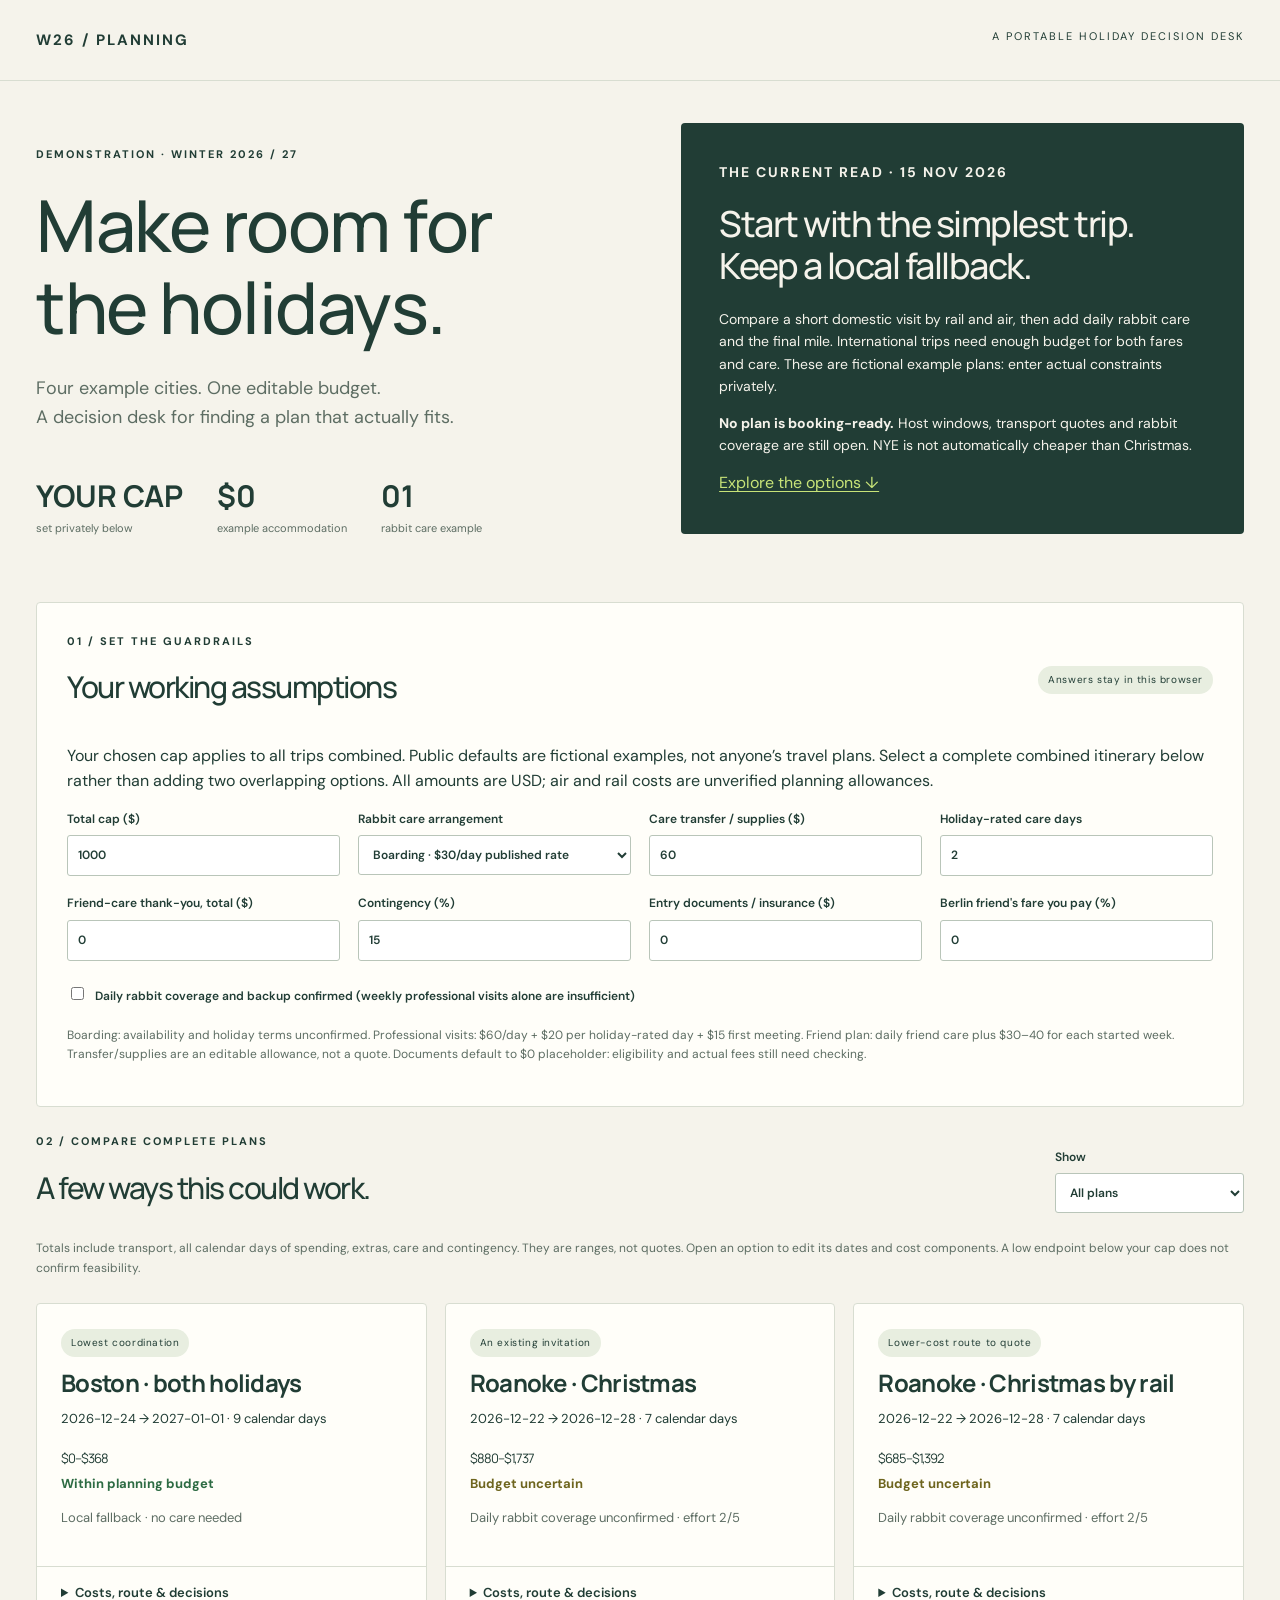
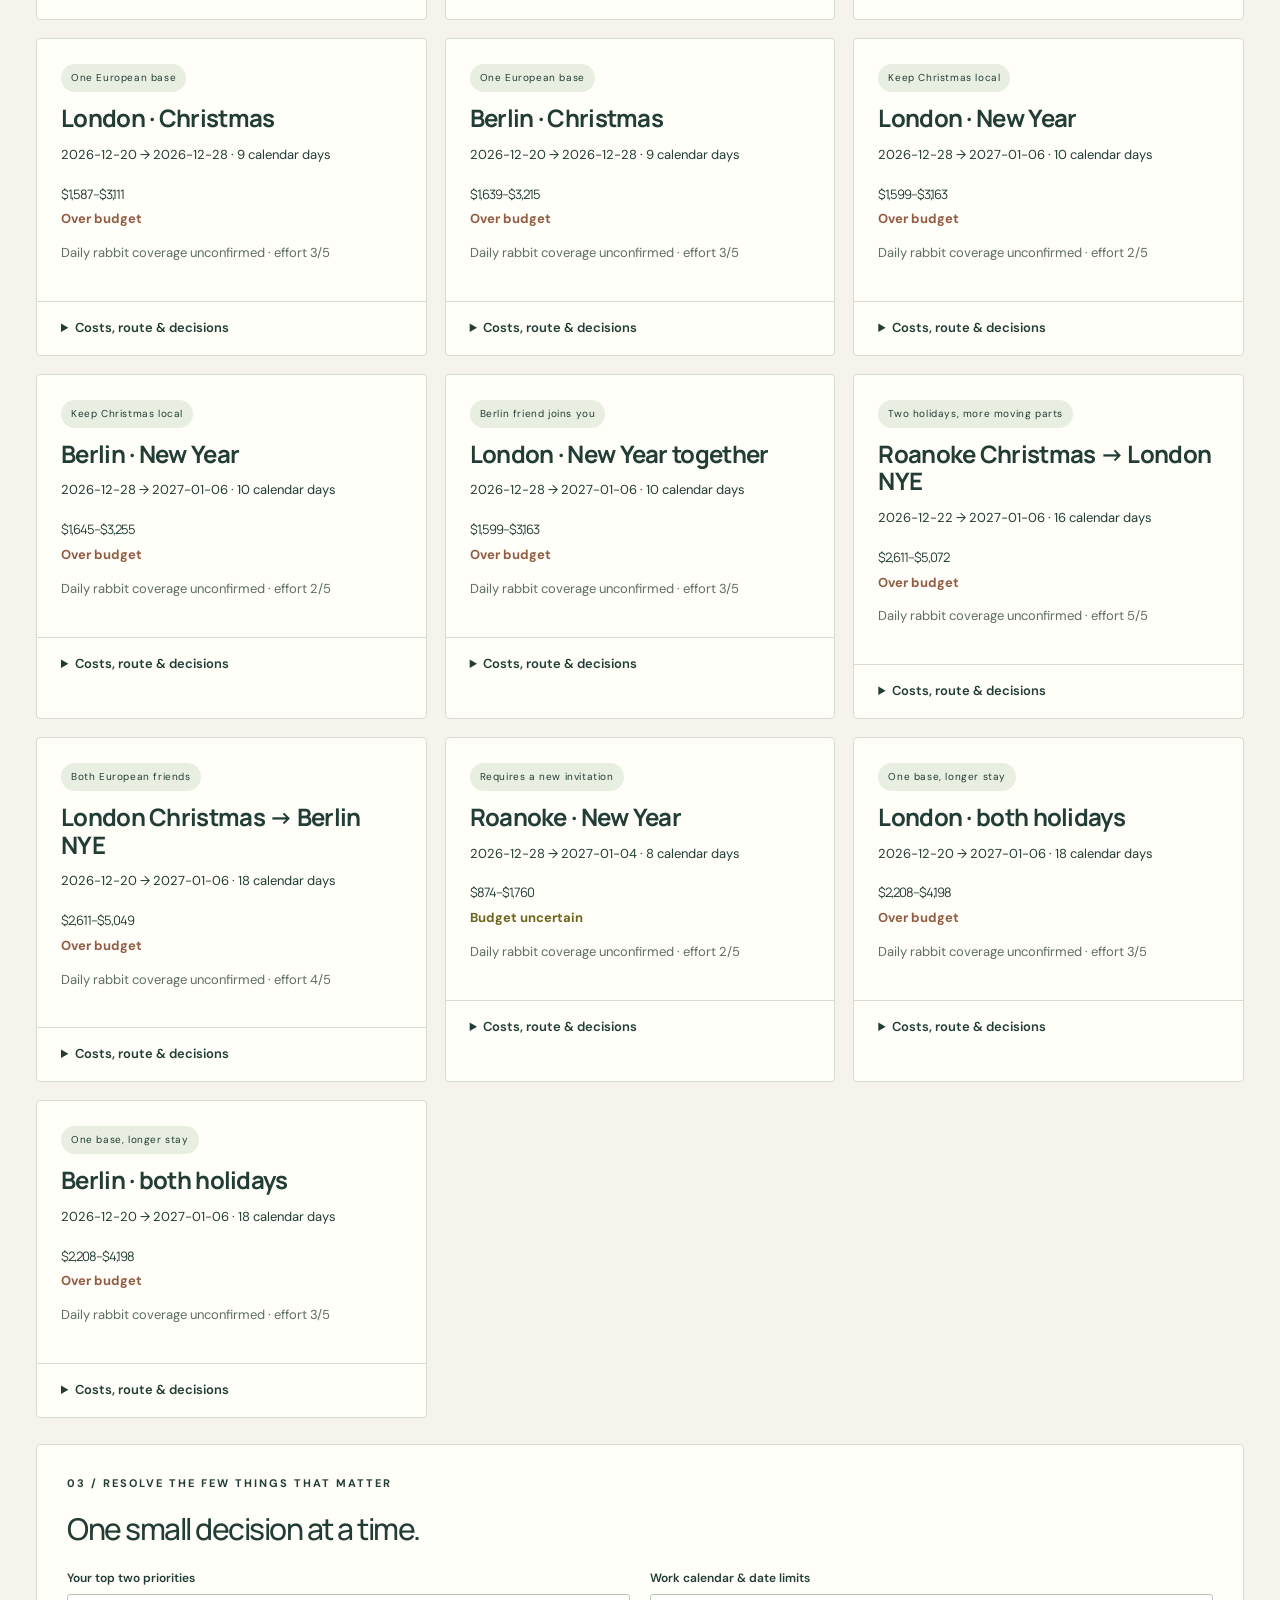
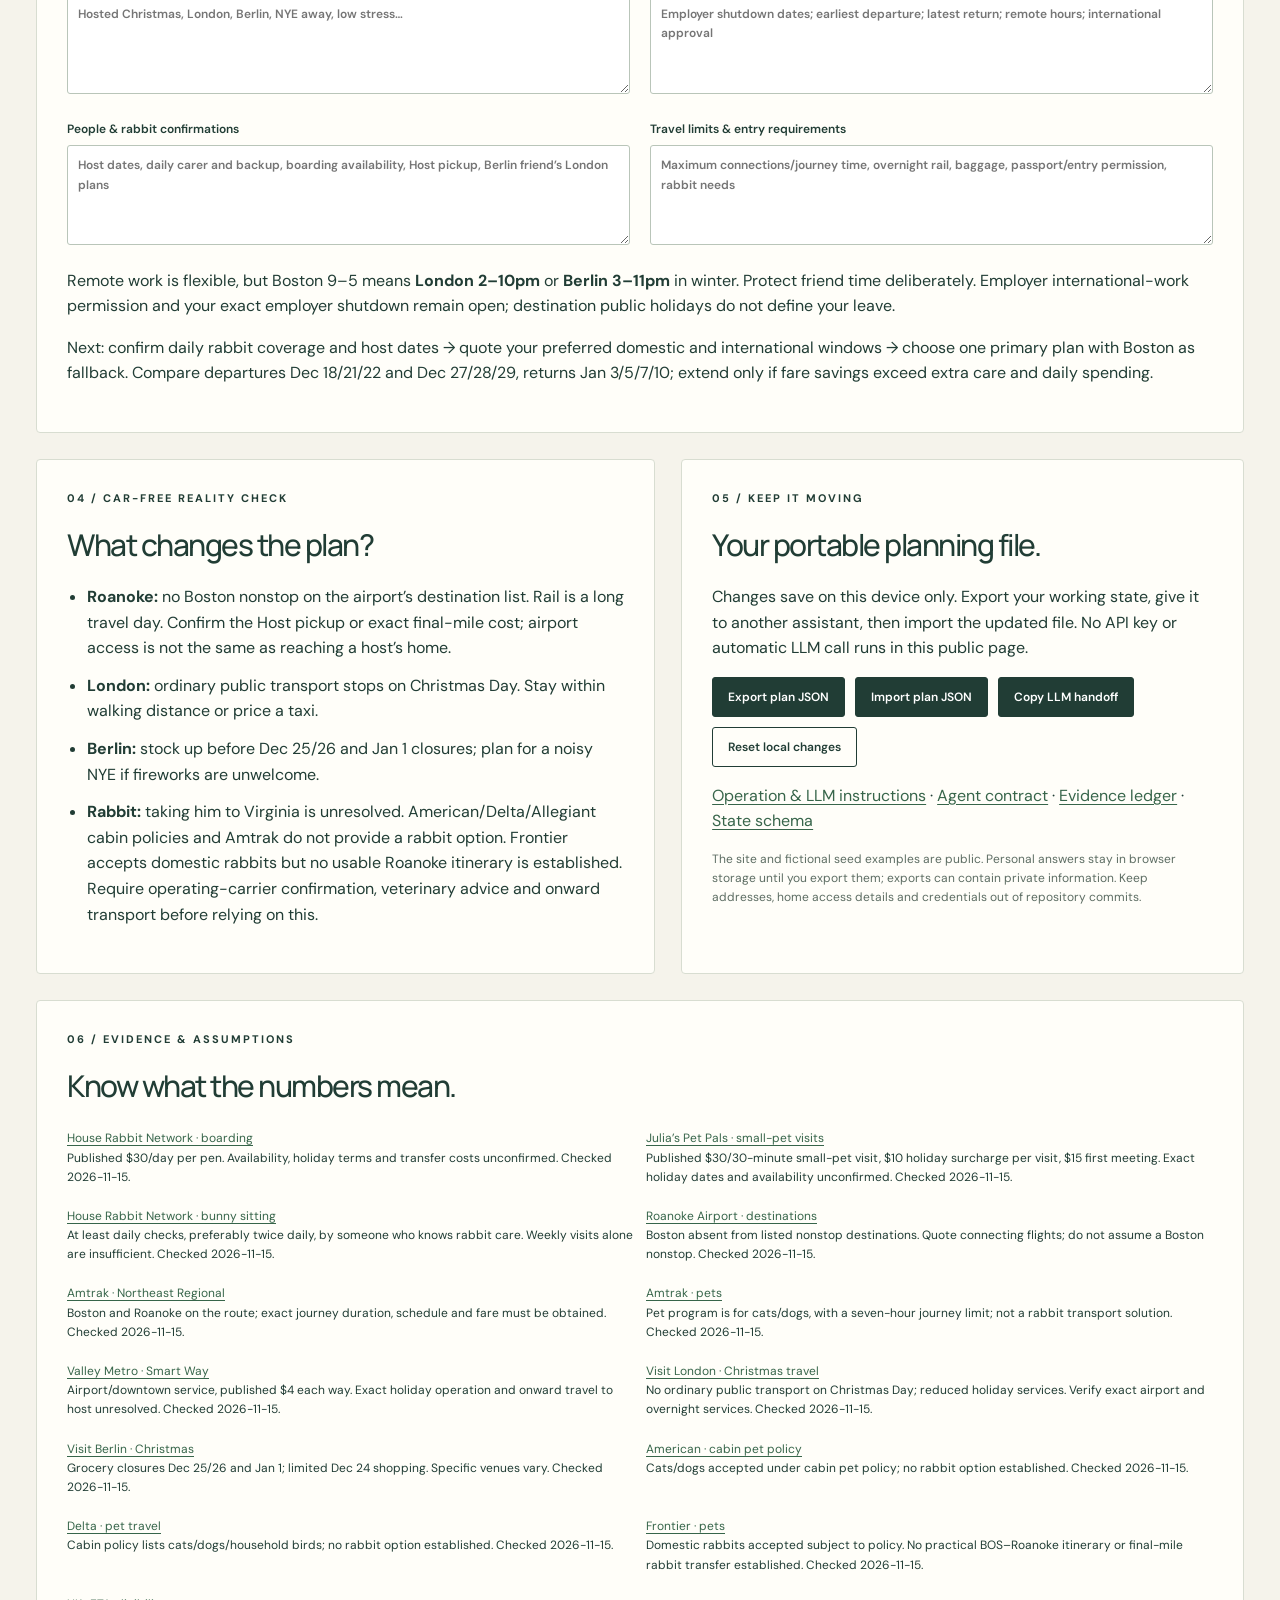
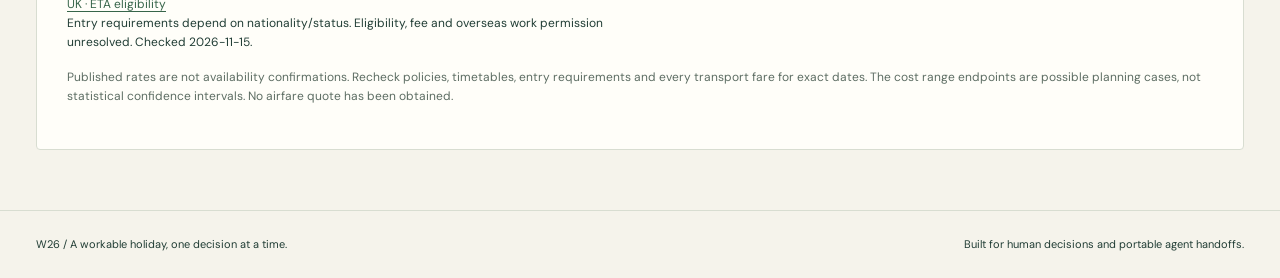
==== w26-planning/index.html @ 762d1fd6 "Add portable winter holiday planner with fictional public examples and private local state" ====
<!doctype html>
<html lang="en"><head><meta charset="utf-8"><meta name="viewport" content="width=device-width, initial-scale=1"><title>Winter 26 / A holiday decision desk</title><link rel="stylesheet" href="style.css"><script src="model.js" defer></script><script src="app.js" defer></script></head>
<body><header><a class="wordmark" href="#">W26 / PLANNING</a><span>A PORTABLE HOLIDAY DECISION DESK</span></header>
<main><section class="intro"><p class="eyebrow">DEMONSTRATION · WINTER 2026 / 27</p><h1>Make room for<br>the holidays.</h1><p class="lede">Four example cities. One editable budget.<br>A decision desk for finding a plan that actually fits.</p><div class="summary"><div><b>YOUR CAP</b><span>set privately below</span></div><div><b>$0</b><span>example accommodation</span></div><div><b>01</b><span>rabbit care example</span></div></div></section>
<aside class="recommend"><p class="eyebrow">THE CURRENT READ · 15 NOV 2026</p><h2>Start with the simplest trip.<br>Keep a local fallback.</h2><p>Compare a short domestic visit by rail and air, then add daily rabbit care and the final mile. International trips need enough budget for both fares and care. These are fictional example plans: enter actual constraints privately.</p><p><strong>No plan is booking-ready.</strong> Host windows, transport quotes and rabbit coverage are still open. NYE is not automatically cheaper than Christmas.</p><a href="#compare">Explore the options ↓</a></aside>
<section class="wide panel"><div class="sectionhead"><div><p class="eyebrow">01 / SET THE GUARDRAILS</p><h2>Your working assumptions</h2></div><span class="pill">Answers stay in this browser</span></div><p>Your chosen cap applies to all trips combined. Public defaults are fictional examples, not anyone’s travel plans. Select a complete combined itinerary below rather than adding two overlapping options. All amounts are USD; air and rail costs are unverified planning allowances.</p>
<form id="settings"><div class="fields"><label>Total cap ($)<input id="budget" type="number" min="0" value="1000"></label><label>Rabbit care arrangement<select id="care"><option value="boarding">Boarding · $30/day published rate</option><option value="visits">Two professional visits/day</option><option value="friend">Daily friend + weekly professional</option></select></label><label>Care transfer / supplies ($)<input id="careExtras" type="number" min="0" value="60"></label><label>Holiday-rated care days<input id="holidayDays" type="number" min="0" value="2"></label><label>Friend-care thank-you, total ($)<input id="thankyou" type="number" min="0" value="0"></label><label>Contingency (%)<input id="contingency" type="number" min="0" value="15"></label><label>Entry documents / insurance ($)<input id="documents" type="number" min="0" value="0"></label><label>Berlin friend's fare you pay (%)<input id="subsidy" type="number" min="0" max="100" value="0"></label></div><label class="check"><input id="careConfirmed" type="checkbox"> Daily rabbit coverage and backup confirmed (weekly professional visits alone are insufficient)</label><p class="small">Boarding: availability and holiday terms unconfirmed. Professional visits: $60/day + $20 per holiday-rated day + $15 first meeting. Friend plan: daily friend care plus $30–40 for each started week. Transfer/supplies are an editable allowance, not a quote. Documents default to $0 placeholder: eligibility and actual fees still need checking.</p></form></section>
<section id="compare" class="wide"><div class="sectionhead"><div><p class="eyebrow">02 / COMPARE COMPLETE PLANS</p><h2>A few ways this could work.</h2></div><label>Show<select id="filter"><option value="all">All plans</option><option value="possible">Could fit the budget</option><option value="xmas">Christmas options</option><option value="nye">New Year options</option></select></label></div><p class="small">Totals include transport, all calendar days of spending, extras, care and contingency. They are ranges, not quotes. Open an option to edit its dates and cost components. A low endpoint below your cap does not confirm feasibility.</p><div id="cards" class="cards" aria-live="polite"></div></section>
<section class="wide panel"><p class="eyebrow">03 / RESOLVE THE FEW THINGS THAT MATTER</p><h2>One small decision at a time.</h2><div class="questions"><label>Your top two priorities<textarea id="priorities" placeholder="Hosted Christmas, London, Berlin, NYE away, low stress…"></textarea></label><label>Work calendar & date limits<textarea id="work" placeholder="Employer shutdown dates; earliest departure; latest return; remote hours; international approval"></textarea></label><label>People & rabbit confirmations<textarea id="confirmations" placeholder="Host dates, daily carer and backup, boarding availability, Host pickup, Berlin friend’s London plans"></textarea></label><label>Travel limits & entry requirements<textarea id="limits" placeholder="Maximum connections/journey time, overnight rail, baggage, passport/entry permission, rabbit needs"></textarea></label></div><p>Remote work is flexible, but Boston 9–5 means <strong>London 2–10pm</strong> or <strong>Berlin 3–11pm</strong> in winter. Protect friend time deliberately. Employer international-work permission and your exact employer shutdown remain open; destination public holidays do not define your leave.</p><p>Next: confirm daily rabbit coverage and host dates → quote your preferred domestic and international windows → choose one primary plan with Boston as fallback. Compare departures Dec 18/21/22 and Dec 27/28/29, returns Jan 3/5/7/10; extend only if fare savings exceed extra care and daily spending.</p></section>
<section class="panel"><p class="eyebrow">04 / CAR-FREE REALITY CHECK</p><h2>What changes the plan?</h2><ul><li><strong>Roanoke:</strong> no Boston nonstop on the airport’s destination list. Rail is a long travel day. Confirm the Host pickup or exact final-mile cost; airport access is not the same as reaching a host’s home.</li><li><strong>London:</strong> ordinary public transport stops on Christmas Day. Stay within walking distance or price a taxi.</li><li><strong>Berlin:</strong> stock up before Dec 25/26 and Jan 1 closures; plan for a noisy NYE if fireworks are unwelcome.</li><li><strong>Rabbit:</strong> taking him to Virginia is unresolved. American/Delta/Allegiant cabin policies and Amtrak do not provide a rabbit option. Frontier accepts domestic rabbits but no usable Roanoke itinerary is established. Require operating-carrier confirmation, veterinary advice and onward transport before relying on this.</li></ul></section>
<section class="panel"><p class="eyebrow">05 / KEEP IT MOVING</p><h2>Your portable planning file.</h2><p>Changes save on this device only. Export your working state, give it to another assistant, then import the updated file. No API key or automatic LLM call runs in this public page.</p><div class="actions"><button id="export">Export plan JSON</button><label class="filebutton">Import plan JSON<input id="import" type="file" accept=".json,application/json"></label><button id="prompt">Copy LLM handoff</button><button id="reset" class="secondary">Reset local changes</button></div><p id="status" role="status"></p><p><a href="README.md">Operation & LLM instructions</a> · <a href="AGENTS.md">Agent contract</a> · <a href="sources.json">Evidence ledger</a> · <a href="plan.schema.json">State schema</a></p><p class="small">The site and fictional seed examples are public. Personal answers stay in browser storage until you export them; exports can contain private information. Keep addresses, home access details and credentials out of repository commits.</p></section>
<section class="wide panel"><p class="eyebrow">06 / EVIDENCE & ASSUMPTIONS</p><h2>Know what the numbers mean.</h2><div id="sources"></div><p class="small">Published rates are not availability confirmations. Recheck policies, timetables, entry requirements and every transport fare for exact dates. The cost range endpoints are possible planning cases, not statistical confidence intervals. No airfare quote has been obtained.</p></section></main><footer>W26 / A workable holiday, one decision at a time. <span>Built for human decisions and portable agent handoffs.</span></footer></body></html>
---- w26-planning/style.css ----
@import url('https://fonts.googleapis.com/css2?family=DM+Sans:wght@400;500;600;700&family=Manrope:wght@400;500;600;700;800&display=swap');
:root{--ink:#213d35;--paper:#f5f3eb;--line:#d8ddd1;--muted:#5d6d63;--accent:#c8e478}*{box-sizing:border-box}html{scroll-behavior:smooth}body{margin:0;background:var(--paper);color:var(--ink);font:16px 'DM Sans',sans-serif;line-height:1.6}header,main,footer{max-width:1280px;margin:auto}header{padding:28px 36px;display:flex;justify-content:space-between;border-bottom:1px solid var(--line);font-size:11px;letter-spacing:2px}.wordmark{font-weight:700;font-size:15px;color:var(--ink);text-decoration:none}main{display:grid;grid-template-columns:1.1fr 1fr;gap:26px;padding:0 36px 60px}.intro{padding:65px 0 38px}.eyebrow{font-size:11px;font-weight:700;letter-spacing:2px;margin:0 0 20px}h1,h2,h3{font-family:Manrope,sans-serif;line-height:1.15;letter-spacing:-1.5px}h1{font-size:clamp(48px,5.6vw,76px);margin:0 0 26px;font-weight:500}h2{font-size:30px;margin:0 0 22px;font-weight:500}h3{font-size:24px;margin:12px 0;letter-spacing:-.7px}.lede{font-size:18px;color:var(--muted)}.summary{display:flex;gap:34px;margin-top:40px}.summary b{font-family:Manrope;font-size:30px;display:block}.summary span{display:block;font-size:11px;color:var(--muted)}.recommend{align-self:center;background:var(--ink);color:var(--paper);padding:38px;border-radius:4px;margin:30px 0}.recommend h2{font-size:36px}.recommend p{font-size:14px}.recommend a{color:var(--accent)}.wide{grid-column:1/-1}.panel{background:#fffef9;border:1px solid var(--line);padding:30px;border-radius:4px}.sectionhead{display:flex;justify-content:space-between;align-items:center;gap:20px}.pill,.tag{font-size:10px;letter-spacing:.6px;background:#e8eee0;padding:6px 10px;border-radius:20px;display:inline-block}.fields{display:grid;grid-template-columns:repeat(4,1fr);gap:18px}label{display:block;font-size:12px;font-weight:600}input,select,textarea{font:inherit;color:var(--ink);border:1px solid #b9c5b9;border-radius:3px;background:#fff;padding:10px;width:100%;margin-top:6px}textarea{min-height:100px;resize:vertical}input[type=checkbox]{width:auto;margin-right:8px}.check{margin:20px 0}.small{font-size:12px;color:var(--muted)}.cards{display:grid;grid-template-columns:repeat(3,1fr);gap:18px;margin-top:25px}.card{background:#fffef9;border:1px solid var(--line);border-radius:4px;overflow:hidden}.cardtop{padding:24px}.price{font-family:Manrope;font-size:28px;letter-spacing:-1px;margin:18px 0 0}.budgetstatus{font-size:12px;font-weight:700;margin:5px 0}.over{color:#925c43}.maybe{color:#6e651e}.within{color:#2d6b43}.card p{font-size:13px}.card details{border-top:1px solid var(--line);padding:16px 24px;font-size:13px}summary{cursor:pointer;font-weight:600}.breakdown{width:100%;font-size:11px;border-collapse:collapse;margin:15px 0}.breakdown td{padding:5px 0;border-bottom:1px solid var(--line)}.breakdown td:last-child{text-align:right}.editfields{display:grid;grid-template-columns:1fr 1fr;gap:8px}.editfields input{padding:6px}.questions{display:grid;grid-template-columns:1fr 1fr;gap:20px}.actions{display:flex;gap:10px;flex-wrap:wrap}button,.filebutton{font:600 12px 'DM Sans',sans-serif;background:var(--ink);color:white;border:1px solid var(--ink);border-radius:3px;padding:11px 15px;cursor:pointer}.filebutton input{display:none}.secondary{color:var(--ink);background:transparent}a{color:#37654a;text-underline-offset:3px}ul{padding-left:20px}li{margin:12px 0}footer{padding:25px 36px;border-top:1px solid var(--line);font-size:11px;display:flex;justify-content:space-between}#sources{display:grid;grid-template-columns:1fr 1fr;gap:12px;font-size:12px}#sources p{margin:4px 0}.error{color:#9a3929}:focus-visible{outline:3px solid #c39134;outline-offset:3px}@media(max-width:950px){.cards{grid-template-columns:1fr 1fr}.fields{grid-template-columns:1fr 1fr}h1{font-size:54px}}@media(max-width:650px){main{display:block;padding:0 18px 35px}header{padding:20px 18px}header span{display:none}.intro{padding-top:40px}.recommend{margin:10px 0 25px}.panel,main>section{margin-bottom:24px}.cards,.questions,#sources{grid-template-columns:1fr}.fields{gap:12px}.panel{padding:22px}.sectionhead{align-items:flex-start;flex-direction:column}.summary{gap:24px}.price{font-size:26px}footer{display:block;padding:20px}footer span{display:block}}
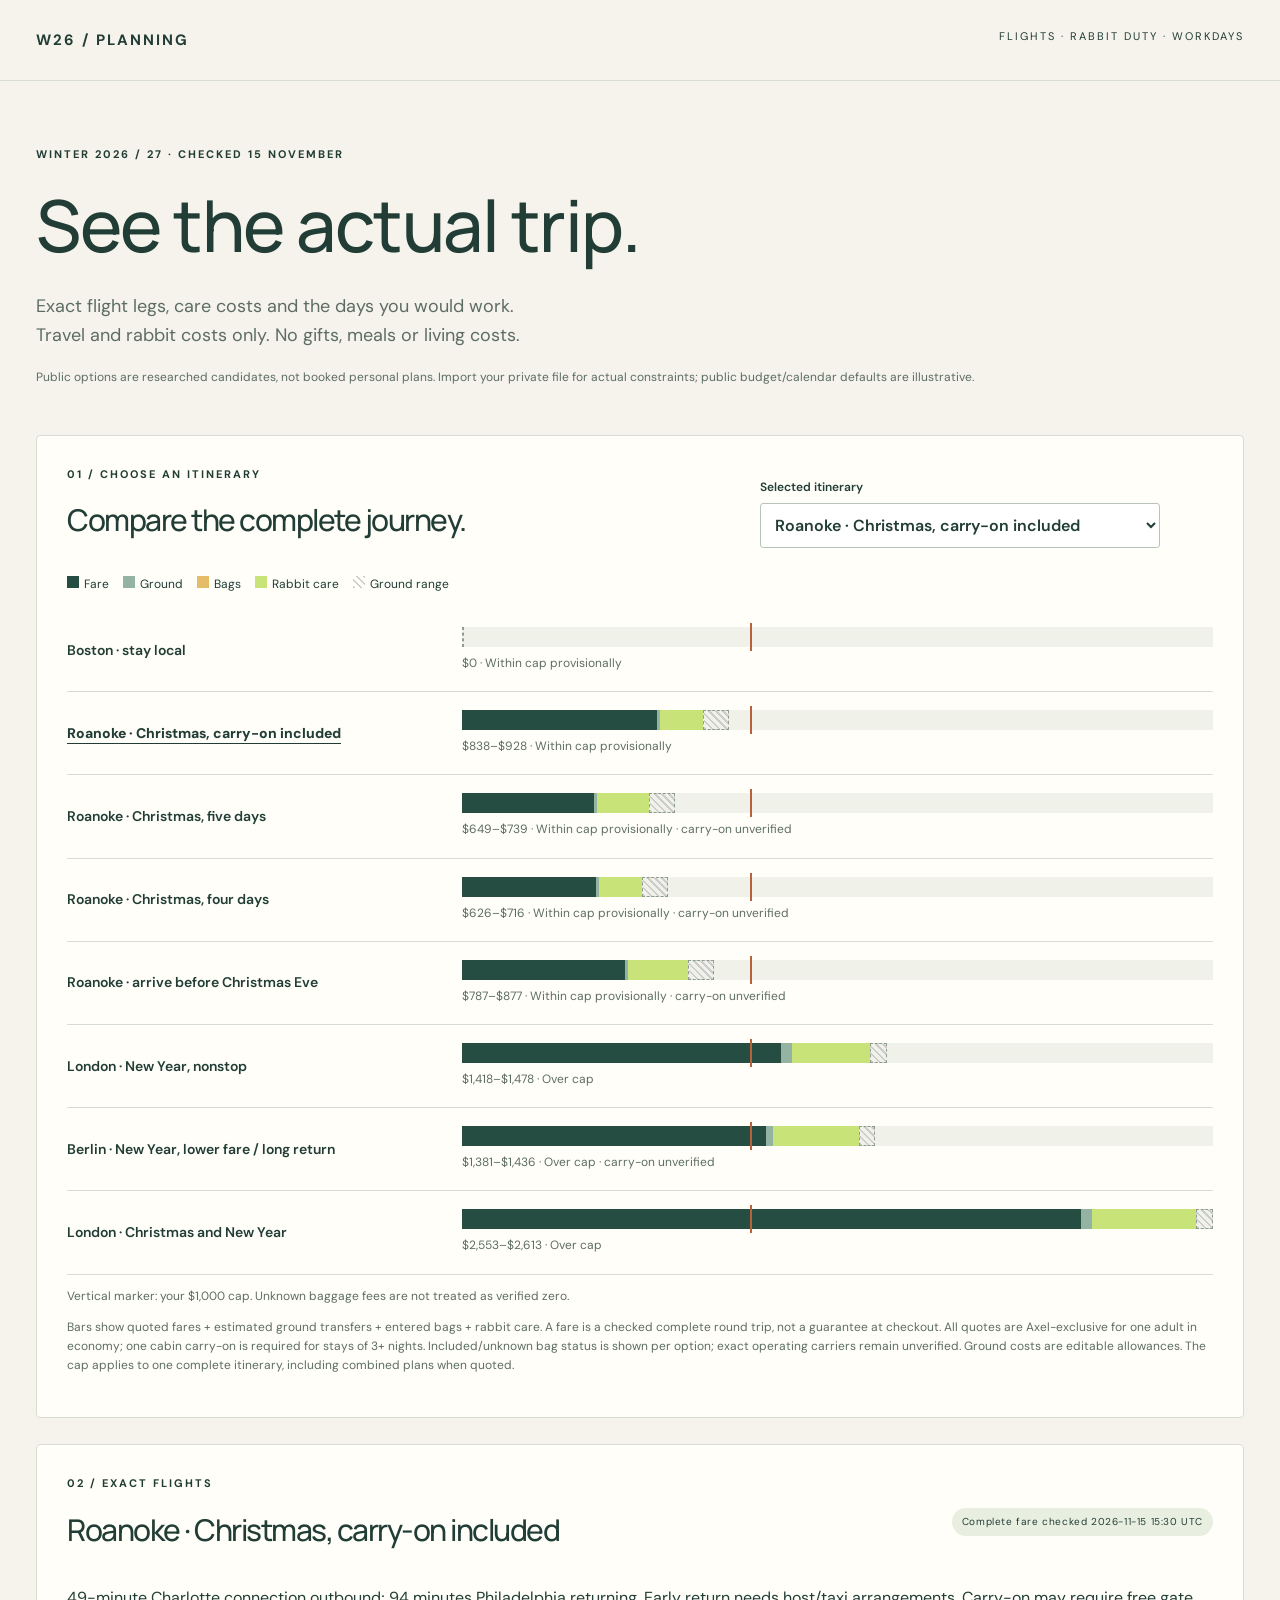
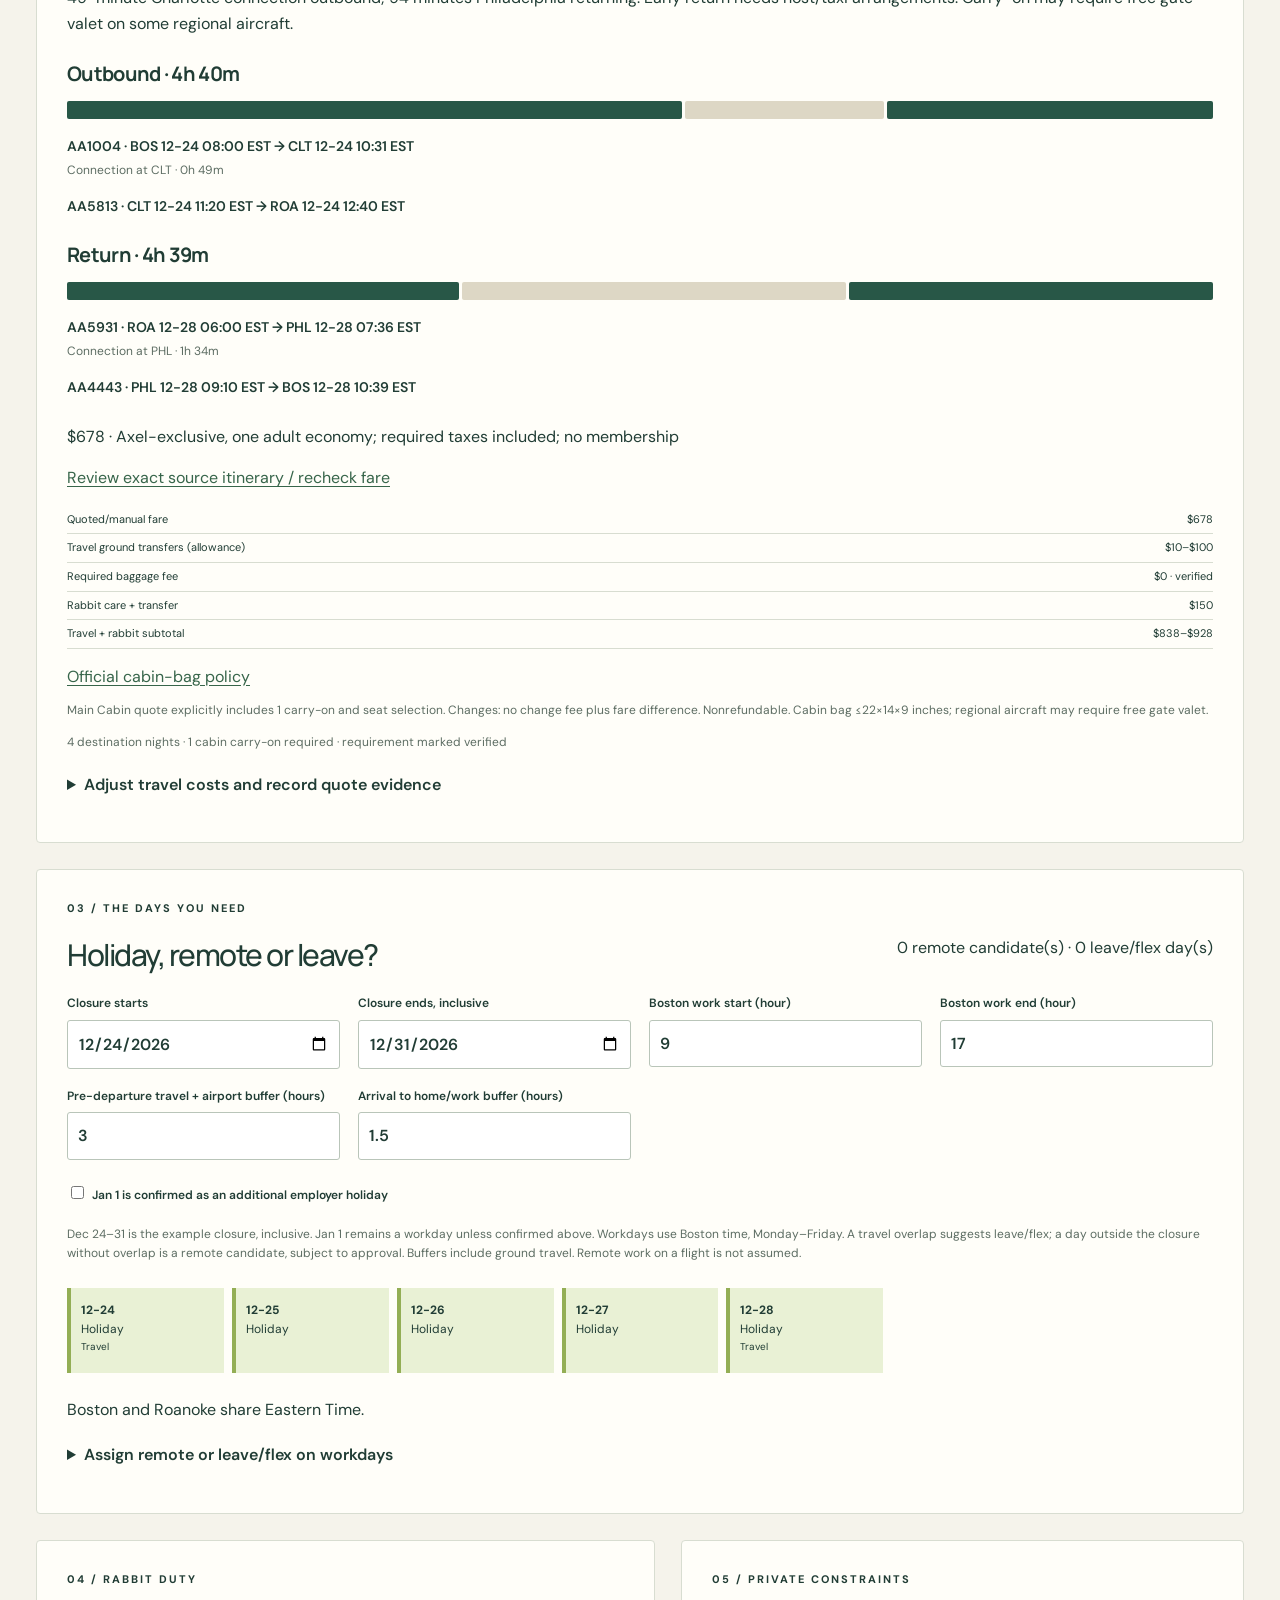
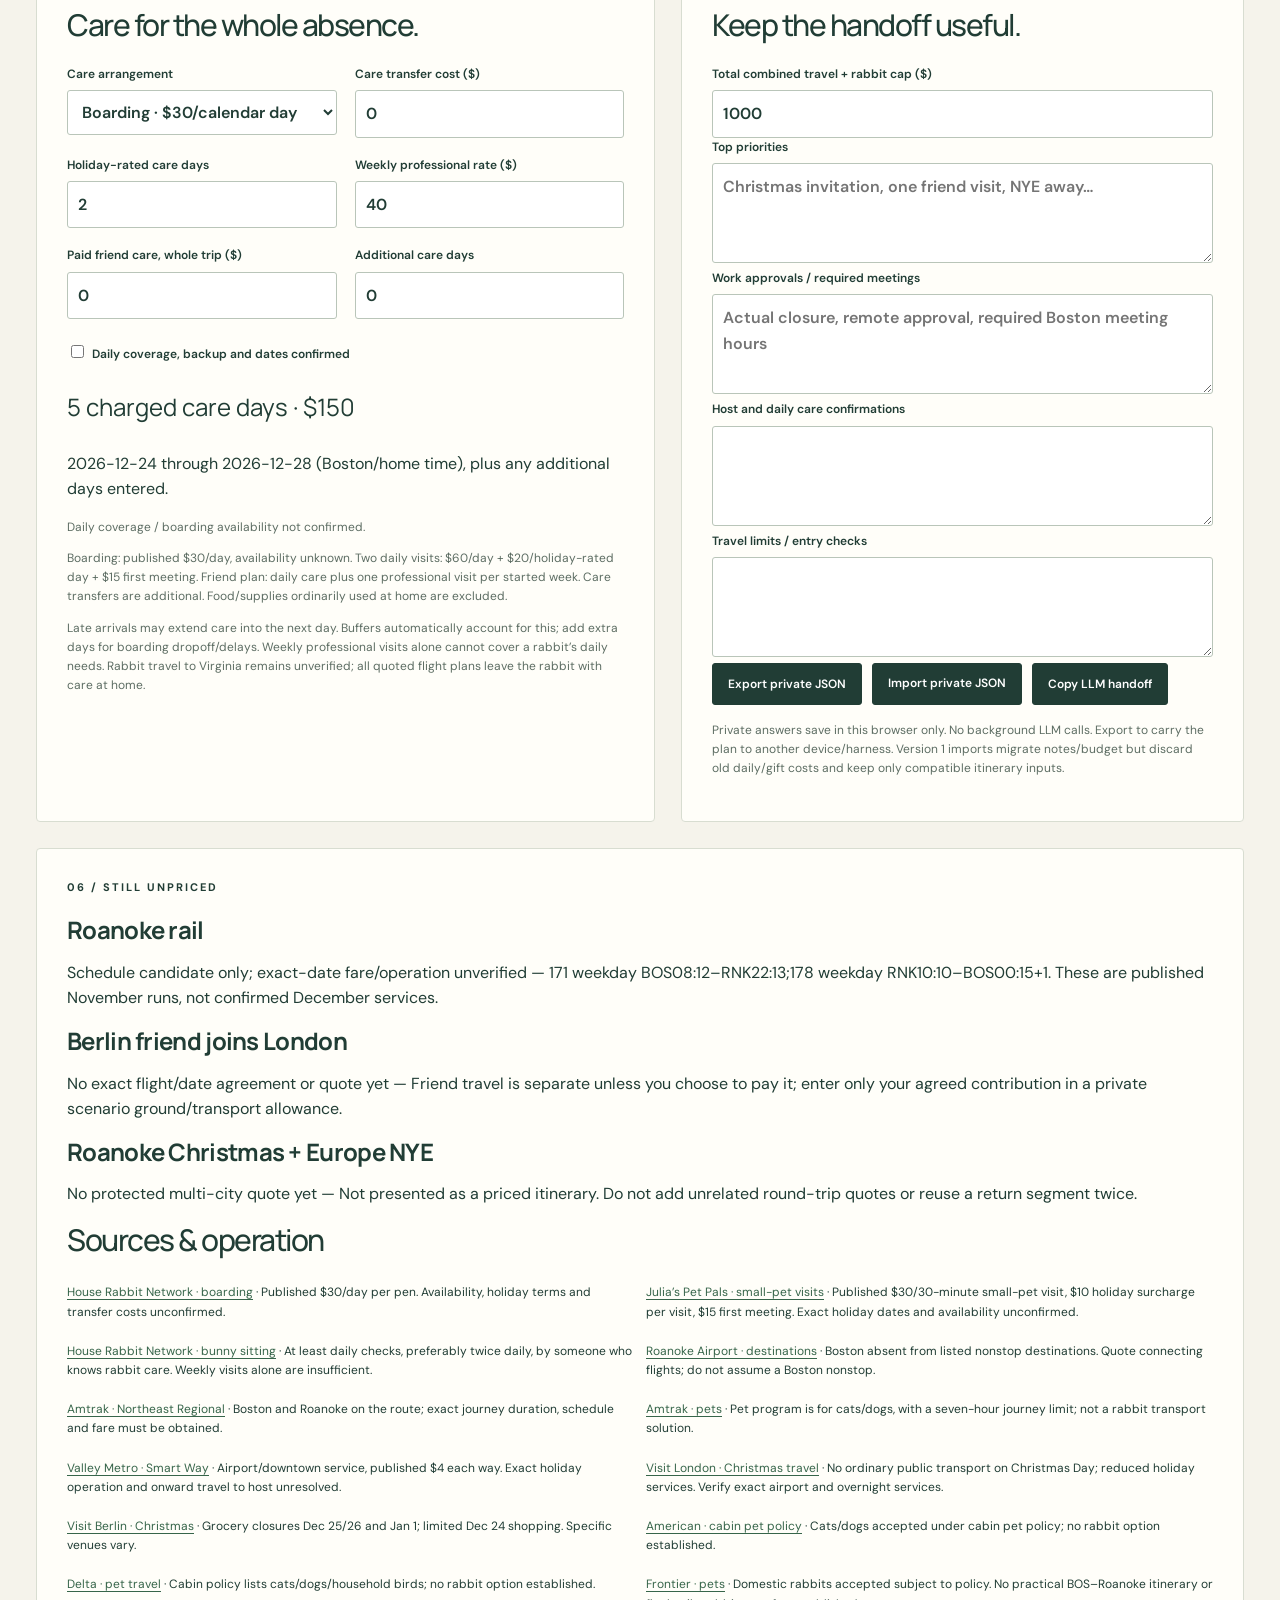
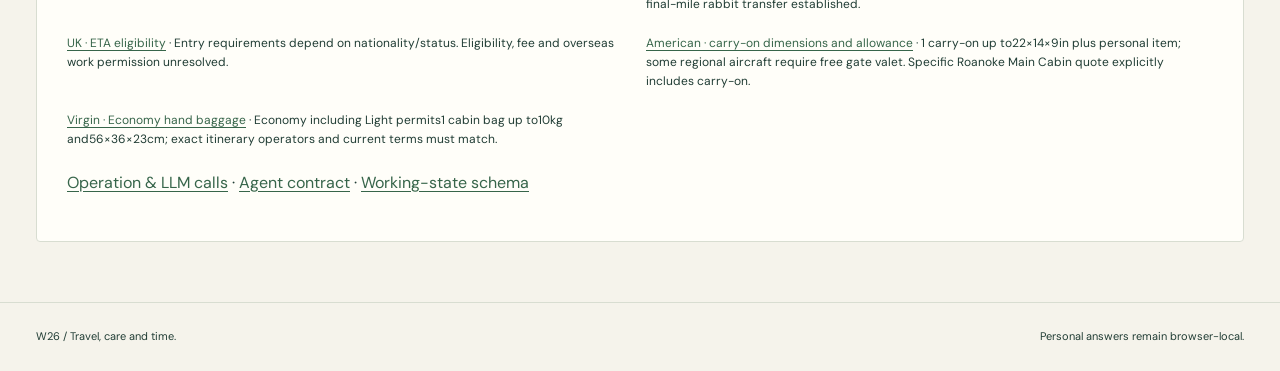
==== commit fe82772f: "Replace holiday allowances with exact flights, travel-only costs, carry-on gates and work/calendar w" ====
--- a/w26-planning/index.html
+++ b/w26-planning/index.html
@@ -1,12 +1,9 @@
-<!doctype html>
-<html lang="en"><head><meta charset="utf-8"><meta name="viewport" content="width=device-width, initial-scale=1"><title>Winter 26 / A holiday decision desk</title><link rel="stylesheet" href="style.css"><script src="model.js" defer></script><script src="app.js" defer></script></head>
-<body><header><a class="wordmark" href="#">W26 / PLANNING</a><span>A PORTABLE HOLIDAY DECISION DESK</span></header>
-<main><section class="intro"><p class="eyebrow">DEMONSTRATION · WINTER 2026 / 27</p><h1>Make room for<br>the holidays.</h1><p class="lede">Four example cities. One editable budget.<br>A decision desk for finding a plan that actually fits.</p><div class="summary"><div><b>YOUR CAP</b><span>set privately below</span></div><div><b>$0</b><span>example accommodation</span></div><div><b>01</b><span>rabbit care example</span></div></div></section>
-<aside class="recommend"><p class="eyebrow">THE CURRENT READ · 15 NOV 2026</p><h2>Start with the simplest trip.<br>Keep a local fallback.</h2><p>Compare a short domestic visit by rail and air, then add daily rabbit care and the final mile. International trips need enough budget for both fares and care. These are fictional example plans: enter actual constraints privately.</p><p><strong>No plan is booking-ready.</strong> Host windows, transport quotes and rabbit coverage are still open. NYE is not automatically cheaper than Christmas.</p><a href="#compare">Explore the options ↓</a></aside>
-<section class="wide panel"><div class="sectionhead"><div><p class="eyebrow">01 / SET THE GUARDRAILS</p><h2>Your working assumptions</h2></div><span class="pill">Answers stay in this browser</span></div><p>Your chosen cap applies to all trips combined. Public defaults are fictional examples, not anyone’s travel plans. Select a complete combined itinerary below rather than adding two overlapping options. All amounts are USD; air and rail costs are unverified planning allowances.</p>
-<form id="settings"><div class="fields"><label>Total cap ($)<input id="budget" type="number" min="0" value="1000"></label><label>Rabbit care arrangement<select id="care"><option value="boarding">Boarding · $30/day published rate</option><option value="visits">Two professional visits/day</option><option value="friend">Daily friend + weekly professional</option></select></label><label>Care transfer / supplies ($)<input id="careExtras" type="number" min="0" value="60"></label><label>Holiday-rated care days<input id="holidayDays" type="number" min="0" value="2"></label><label>Friend-care thank-you, total ($)<input id="thankyou" type="number" min="0" value="0"></label><label>Contingency (%)<input id="contingency" type="number" min="0" value="15"></label><label>Entry documents / insurance ($)<input id="documents" type="number" min="0" value="0"></label><label>Berlin friend's fare you pay (%)<input id="subsidy" type="number" min="0" max="100" value="0"></label></div><label class="check"><input id="careConfirmed" type="checkbox"> Daily rabbit coverage and backup confirmed (weekly professional visits alone are insufficient)</label><p class="small">Boarding: availability and holiday terms unconfirmed. Professional visits: $60/day + $20 per holiday-rated day + $15 first meeting. Friend plan: daily friend care plus $30–40 for each started week. Transfer/supplies are an editable allowance, not a quote. Documents default to $0 placeholder: eligibility and actual fees still need checking.</p></form></section>
-<section id="compare" class="wide"><div class="sectionhead"><div><p class="eyebrow">02 / COMPARE COMPLETE PLANS</p><h2>A few ways this could work.</h2></div><label>Show<select id="filter"><option value="all">All plans</option><option value="possible">Could fit the budget</option><option value="xmas">Christmas options</option><option value="nye">New Year options</option></select></label></div><p class="small">Totals include transport, all calendar days of spending, extras, care and contingency. They are ranges, not quotes. Open an option to edit its dates and cost components. A low endpoint below your cap does not confirm feasibility.</p><div id="cards" class="cards" aria-live="polite"></div></section>
-<section class="wide panel"><p class="eyebrow">03 / RESOLVE THE FEW THINGS THAT MATTER</p><h2>One small decision at a time.</h2><div class="questions"><label>Your top two priorities<textarea id="priorities" placeholder="Hosted Christmas, London, Berlin, NYE away, low stress…"></textarea></label><label>Work calendar & date limits<textarea id="work" placeholder="Employer shutdown dates; earliest departure; latest return; remote hours; international approval"></textarea></label><label>People & rabbit confirmations<textarea id="confirmations" placeholder="Host dates, daily carer and backup, boarding availability, Host pickup, Berlin friend’s London plans"></textarea></label><label>Travel limits & entry requirements<textarea id="limits" placeholder="Maximum connections/journey time, overnight rail, baggage, passport/entry permission, rabbit needs"></textarea></label></div><p>Remote work is flexible, but Boston 9–5 means <strong>London 2–10pm</strong> or <strong>Berlin 3–11pm</strong> in winter. Protect friend time deliberately. Employer international-work permission and your exact employer shutdown remain open; destination public holidays do not define your leave.</p><p>Next: confirm daily rabbit coverage and host dates → quote your preferred domestic and international windows → choose one primary plan with Boston as fallback. Compare departures Dec 18/21/22 and Dec 27/28/29, returns Jan 3/5/7/10; extend only if fare savings exceed extra care and daily spending.</p></section>
-<section class="panel"><p class="eyebrow">04 / CAR-FREE REALITY CHECK</p><h2>What changes the plan?</h2><ul><li><strong>Roanoke:</strong> no Boston nonstop on the airport’s destination list. Rail is a long travel day. Confirm the Host pickup or exact final-mile cost; airport access is not the same as reaching a host’s home.</li><li><strong>London:</strong> ordinary public transport stops on Christmas Day. Stay within walking distance or price a taxi.</li><li><strong>Berlin:</strong> stock up before Dec 25/26 and Jan 1 closures; plan for a noisy NYE if fireworks are unwelcome.</li><li><strong>Rabbit:</strong> taking him to Virginia is unresolved. American/Delta/Allegiant cabin policies and Amtrak do not provide a rabbit option. Frontier accepts domestic rabbits but no usable Roanoke itinerary is established. Require operating-carrier confirmation, veterinary advice and onward transport before relying on this.</li></ul></section>
-<section class="panel"><p class="eyebrow">05 / KEEP IT MOVING</p><h2>Your portable planning file.</h2><p>Changes save on this device only. Export your working state, give it to another assistant, then import the updated file. No API key or automatic LLM call runs in this public page.</p><div class="actions"><button id="export">Export plan JSON</button><label class="filebutton">Import plan JSON<input id="import" type="file" accept=".json,application/json"></label><button id="prompt">Copy LLM handoff</button><button id="reset" class="secondary">Reset local changes</button></div><p id="status" role="status"></p><p><a href="README.md">Operation & LLM instructions</a> · <a href="AGENTS.md">Agent contract</a> · <a href="sources.json">Evidence ledger</a> · <a href="plan.schema.json">State schema</a></p><p class="small">The site and fictional seed examples are public. Personal answers stay in browser storage until you export them; exports can contain private information. Keep addresses, home access details and credentials out of repository commits.</p></section>
-<section class="wide panel"><p class="eyebrow">06 / EVIDENCE & ASSUMPTIONS</p><h2>Know what the numbers mean.</h2><div id="sources"></div><p class="small">Published rates are not availability confirmations. Recheck policies, timetables, entry requirements and every transport fare for exact dates. The cost range endpoints are possible planning cases, not statistical confidence intervals. No airfare quote has been obtained.</p></section></main><footer>W26 / A workable holiday, one decision at a time. <span>Built for human decisions and portable agent handoffs.</span></footer></body></html>
+<!doctype html><html lang="en"><head><meta charset="utf-8"><meta name="viewport" content="width=device-width,initial-scale=1"><title>W26 / Flights, rabbit care & workdays</title><link rel="stylesheet" href="style.css"><script src="model.js" defer></script><script src="app.js" defer></script></head><body>
+<header><a class="wordmark" href="#">W26 / PLANNING</a><span>FLIGHTS · RABBIT DUTY · WORKDAYS</span></header>
+<main><section class="intro wide"><p class="eyebrow">WINTER 2026 / 27 · CHECKED 15 NOVEMBER</p><h1>See the actual trip.</h1><p class="lede">Exact flight legs, care costs and the days you would work.<br>Travel and rabbit costs only. No gifts, meals or living costs.</p><p class="small">Public options are researched candidates, not booked personal plans. Import your private file for actual constraints; public budget/calendar defaults are illustrative.</p></section>
+<section class="wide panel"><div class="sectionhead"><div><p class="eyebrow">01 / CHOOSE AN ITINERARY</p><h2>Compare the complete journey.</h2></div><label>Selected itinerary<select id="selected"></select></label></div><div id="comparison" aria-live="polite"></div><p class="small">Bars show quoted fares + estimated ground transfers + entered bags + rabbit care. A fare is a checked complete round trip, not a guarantee at checkout. All quotes are Axel-exclusive for one adult in economy; one cabin carry-on is required for stays of 3+ nights. Included/unknown bag status is shown per option; exact operating carriers remain unverified. Ground costs are editable allowances. The cap applies to one complete itinerary, including combined plans when quoted.</p></section>
+<section class="wide panel"><div class="sectionhead"><div><p class="eyebrow">02 / EXACT FLIGHTS</p><h2 id="tripTitle">Selected trip</h2></div><span id="quoteTag" class="pill"></span></div><p id="tripNote"></p><div id="journey"></div><div id="quote"></div><details><summary>Adjust travel costs and record quote evidence</summary><div class="fields"><label>Manual fare override ($, blank = source)<input id="fareOverride" type="number" min="0"></label><label>Ground transfers low ($)<input id="groundLow" type="number" min="0"></label><label>Ground transfers high ($)<input id="groundHigh" type="number" min="0"></label><label>Baggage allowance ($)<input id="bagAllowance" type="number" min="0"></label></div><label class="check"><input id="bagsConfirmed" type="checkbox">Required bag verified: 1 cabin carry-on for ≥3 nights, personal item baseline for shorter trips; fee included above</label><label>Private quote evidence / unresolved details<textarea id="quoteNotes" placeholder="Exact fare, link, timestamp, bag and refund terms; identify any user-entered override"></textarea></label></details></section>
+<section class="wide panel"><div class="sectionhead"><div><p class="eyebrow">03 / THE DAYS YOU NEED</p><h2>Holiday, remote or leave?</h2></div><p id="workCounts"></p></div><div class="fields"><label>Closure starts<input id="holidayStart" type="date" value="2026-12-24"></label><label>Closure ends, inclusive<input id="holidayEnd" type="date" value="2026-12-31"></label><label>Boston work start (hour)<input id="workStart" type="number" min="0" max="22" value="9"></label><label>Boston work end (hour)<input id="workEnd" type="number" min="1" max="23" value="17"></label><label>Pre-departure travel + airport buffer (hours)<input id="leadHours" type="number" min="0" max="24" step="0.5" value="3"></label><label>Arrival to home/work buffer (hours)<input id="arrivalHours" type="number" min="0" max="24" step="0.5" value="1.5"></label></div><label class="check"><input id="jan1Off" type="checkbox">Jan 1 is confirmed as an additional employer holiday</label><p class="small">Dec 24–31 is the example closure, inclusive. Jan 1 remains a workday unless confirmed above. Workdays use Boston time, Monday–Friday. A travel overlap suggests leave/flex; a day outside the closure without overlap is a remote candidate, subject to approval. Buffers include ground travel. Remote work on a flight is not assumed.</p><div id="calendar" class="calendar" aria-live="polite"></div><p id="overlap"></p><div id="dayOverrides"></div></section>
+<section class="panel"><p class="eyebrow">04 / RABBIT DUTY</p><h2>Care for the whole absence.</h2><div class="fields two"><label>Care arrangement<select id="care"><option value="boarding">Boarding · $30/calendar day</option><option value="visits">Two professional visits/day</option><option value="friend">Daily friend + weekly professional</option></select></label><label>Care transfer cost ($)<input id="careTransfer" type="number" min="0" value="0"></label><label>Holiday-rated care days<input id="holidayCareDays" type="number" min="0" value="2"></label><label>Weekly professional rate ($)<input id="supplementRate" type="number" min="0" value="40"></label><label>Paid friend care, whole trip ($)<input id="friendCareCost" type="number" min="0" value="0"></label><label>Additional care days<input id="extraCareDays" type="number" min="0" max="30" value="0"></label></div><label class="check"><input id="careConfirmed" type="checkbox">Daily coverage, backup and dates confirmed</label><div id="careSummary" aria-live="polite"></div><p class="small">Boarding: published $30/day, availability unknown. Two daily visits: $60/day + $20/holiday-rated day + $15 first meeting. Friend plan: daily care plus one professional visit per started week. Care transfers are additional. Food/supplies ordinarily used at home are excluded.</p><p class="small">Late arrivals may extend care into the next day. Buffers automatically account for this; add extra days for boarding dropoff/delays. Weekly professional visits alone cannot cover a rabbit’s daily needs. Rabbit travel to Virginia remains unverified; all quoted flight plans leave the rabbit with care at home.</p></section>
+<section class="panel"><p class="eyebrow">05 / PRIVATE CONSTRAINTS</p><h2>Keep the handoff useful.</h2><label>Total combined travel + rabbit cap ($)<input id="budget" type="number" min="0" value="1000"></label><label>Top priorities<textarea id="priorities" placeholder="Christmas invitation, one friend visit, NYE away…"></textarea></label><label>Work approvals / required meetings<textarea id="work" placeholder="Actual closure, remote approval, required Boston meeting hours"></textarea></label><label>Host and daily care confirmations<textarea id="confirmations"></textarea></label><label>Travel limits / entry checks<textarea id="limits"></textarea></label><div class="actions"><button id="export">Export private JSON</button><label class="filebutton">Import private JSON<input id="import" type="file" accept=".json,application/json"></label><button id="prompt">Copy LLM handoff</button></div><p id="status" role="status"></p><p class="small">Private answers save in this browser only. No background LLM calls. Export to carry the plan to another device/harness. Version 1 imports migrate notes/budget but discard old daily/gift costs and keep only compatible itinerary inputs.</p></section>
+<section class="wide panel"><p class="eyebrow">06 / STILL UNPRICED</p><div id="unresolved"></div><h2>Sources & operation</h2><div id="sources"></div><p><a href="https://github.com/Ngort/Ngort.github.io/blob/master/w26-planning/README.md">Operation & LLM calls</a> · <a href="https://github.com/Ngort/Ngort.github.io/blob/master/w26-planning/AGENTS.md">Agent contract</a> · <a href="plan.schema.json">Working-state schema</a></p></section></main><footer>W26 / Travel, care and time. <span>Personal answers remain browser-local.</span></footer></body></html>
--- a/w26-planning/style.css
+++ b/w26-planning/style.css
@@ -1,2 +1,4 @@
 @import url('https://fonts.googleapis.com/css2?family=DM+Sans:wght@400;500;600;700&family=Manrope:wght@400;500;600;700;800&display=swap');
 :root{--ink:#213d35;--paper:#f5f3eb;--line:#d8ddd1;--muted:#5d6d63;--accent:#c8e478}*{box-sizing:border-box}html{scroll-behavior:smooth}body{margin:0;background:var(--paper);color:var(--ink);font:16px 'DM Sans',sans-serif;line-height:1.6}header,main,footer{max-width:1280px;margin:auto}header{padding:28px 36px;display:flex;justify-content:space-between;border-bottom:1px solid var(--line);font-size:11px;letter-spacing:2px}.wordmark{font-weight:700;font-size:15px;color:var(--ink);text-decoration:none}main{display:grid;grid-template-columns:1.1fr 1fr;gap:26px;padding:0 36px 60px}.intro{padding:65px 0 38px}.eyebrow{font-size:11px;font-weight:700;letter-spacing:2px;margin:0 0 20px}h1,h2,h3{font-family:Manrope,sans-serif;line-height:1.15;letter-spacing:-1.5px}h1{font-size:clamp(48px,5.6vw,76px);margin:0 0 26px;font-weight:500}h2{font-size:30px;margin:0 0 22px;font-weight:500}h3{font-size:24px;margin:12px 0;letter-spacing:-.7px}.lede{font-size:18px;color:var(--muted)}.summary{display:flex;gap:34px;margin-top:40px}.summary b{font-family:Manrope;font-size:30px;display:block}.summary span{display:block;font-size:11px;color:var(--muted)}.recommend{align-self:center;background:var(--ink);color:var(--paper);padding:38px;border-radius:4px;margin:30px 0}.recommend h2{font-size:36px}.recommend p{font-size:14px}.recommend a{color:var(--accent)}.wide{grid-column:1/-1}.panel{background:#fffef9;border:1px solid var(--line);padding:30px;border-radius:4px}.sectionhead{display:flex;justify-content:space-between;align-items:center;gap:20px}.pill,.tag{font-size:10px;letter-spacing:.6px;background:#e8eee0;padding:6px 10px;border-radius:20px;display:inline-block}.fields{display:grid;grid-template-columns:repeat(4,1fr);gap:18px}label{display:block;font-size:12px;font-weight:600}input,select,textarea{font:inherit;color:var(--ink);border:1px solid #b9c5b9;border-radius:3px;background:#fff;padding:10px;width:100%;margin-top:6px}textarea{min-height:100px;resize:vertical}input[type=checkbox]{width:auto;margin-right:8px}.check{margin:20px 0}.small{font-size:12px;color:var(--muted)}.cards{display:grid;grid-template-columns:repeat(3,1fr);gap:18px;margin-top:25px}.card{background:#fffef9;border:1px solid var(--line);border-radius:4px;overflow:hidden}.cardtop{padding:24px}.price{font-family:Manrope;font-size:28px;letter-spacing:-1px;margin:18px 0 0}.budgetstatus{font-size:12px;font-weight:700;margin:5px 0}.over{color:#925c43}.maybe{color:#6e651e}.within{color:#2d6b43}.card p{font-size:13px}.card details{border-top:1px solid var(--line);padding:16px 24px;font-size:13px}summary{cursor:pointer;font-weight:600}.breakdown{width:100%;font-size:11px;border-collapse:collapse;margin:15px 0}.breakdown td{padding:5px 0;border-bottom:1px solid var(--line)}.breakdown td:last-child{text-align:right}.editfields{display:grid;grid-template-columns:1fr 1fr;gap:8px}.editfields input{padding:6px}.questions{display:grid;grid-template-columns:1fr 1fr;gap:20px}.actions{display:flex;gap:10px;flex-wrap:wrap}button,.filebutton{font:600 12px 'DM Sans',sans-serif;background:var(--ink);color:white;border:1px solid var(--ink);border-radius:3px;padding:11px 15px;cursor:pointer}.filebutton input{display:none}.secondary{color:var(--ink);background:transparent}a{color:#37654a;text-underline-offset:3px}ul{padding-left:20px}li{margin:12px 0}footer{padding:25px 36px;border-top:1px solid var(--line);font-size:11px;display:flex;justify-content:space-between}#sources{display:grid;grid-template-columns:1fr 1fr;gap:12px;font-size:12px}#sources p{margin:4px 0}.error{color:#9a3929}:focus-visible{outline:3px solid #c39134;outline-offset:3px}@media(max-width:950px){.cards{grid-template-columns:1fr 1fr}.fields{grid-template-columns:1fr 1fr}h1{font-size:54px}}@media(max-width:650px){main{display:block;padding:0 18px 35px}header{padding:20px 18px}header span{display:none}.intro{padding-top:40px}.recommend{margin:10px 0 25px}.panel,main>section{margin-bottom:24px}.cards,.questions,#sources{grid-template-columns:1fr}.fields{gap:12px}.panel{padding:22px}.sectionhead{align-items:flex-start;flex-direction:column}.summary{gap:24px}.price{font-size:26px}footer{display:block;padding:20px}footer span{display:block}}
+.intro.wide{padding-bottom:10px}.costrow{display:grid;grid-template-columns:minmax(200px,1fr) 2fr;gap:20px;padding:18px 0;border-bottom:1px solid var(--line)}.costrow.chosen .costselect{font-weight:800;text-decoration:underline;text-underline-offset:5px}.costselect{background:transparent;color:var(--ink);border:0;padding:0;text-align:left;font-size:14px;line-height:1.5}.costvisual{min-width:0}.costbar{display:flex;position:relative;min-height:20px;background:#f0f1e8;margin:0 0 7px;overflow:visible}.costbar>span{display:block;height:20px}.costbar .fare{background:#264d41}.costbar .ground{background:#94b3a3}.costbar .bags{background:#e5bc68}.costbar .rabbit{background:#c8e478}.costbar .uncertainty{background:repeating-linear-gradient(45deg,#ccc 0,#ccc 2px,transparent 2px,transparent 5px);border:1px dashed #8e9c8e}.costbar .capline{height:28px;width:2px;position:absolute;top:-4px;background:#b8623d}.journeygroup{margin:25px 0}.journeygroup h3{font-size:20px}.flightbar{display:flex;height:18px;gap:3px;margin:16px 0}.flightmark{background:#285747;border-radius:2px}.layovermark{background:#ddd7c5;border-radius:2px}.flightlabel{font-size:14px;font-weight:600;margin:15px 0 4px;overflow-wrap:anywhere}.connection{font-size:12px;margin:0;color:var(--muted)}.calendar{display:grid;grid-template-columns:repeat(7,minmax(0,1fr));gap:8px;margin:24px 0}.calday{padding:13px 10px;min-height:85px;background:#eef0e9;border-left:4px solid #c1c8bc;font-size:12px}.calday b,.calday span,.calday small{display:block}.calday.holiday{background:#e9f1d5;border-color:#93ae55}.calday.remote{background:#e2ede8;border-color:#447b64}.calday.leave{background:#f3e7d9;border-color:#b77d38}.calday.home{background:#fafaf5}.calday.weekend{background:#f1efe8}.fields.two{grid-template-columns:1fr 1fr}.caretotal{font-size:24px;font-family:Manrope}#dayOverrides details>label{margin:12px 0}#sources{font-size:12px}#quote{margin-bottom:20px}details{margin-top:20px}details>summary{margin-bottom:15px}button{min-height:42px}input,select,textarea{font-size:16px}#selected{max-width:400px}.summary b{font-size:25px}@media(max-width:650px){.costrow{grid-template-columns:1fr;gap:8px}.calendar{grid-template-columns:repeat(3,minmax(0,1fr))}.fields.two{grid-template-columns:1fr 1fr}.flightlabel{font-size:13px}.sectionhead{gap:10px}.sectionhead label{width:100%}#selected{max-width:100%}}
+.costlegend{display:flex;gap:14px;flex-wrap:wrap;font-size:12px;margin:15px 0}.costlegend span:before{content:'';display:inline-block;width:12px;height:12px;margin-right:5px;background:#264d41}.costlegend .ground:before{background:#94b3a3}.costlegend .bags:before{background:#e5bc68}.costlegend .rabbit:before{background:#c8e478}.costlegend .uncertainty:before{background:repeating-linear-gradient(45deg,#ccc 0,#ccc 2px,transparent 2px,transparent 5px)}
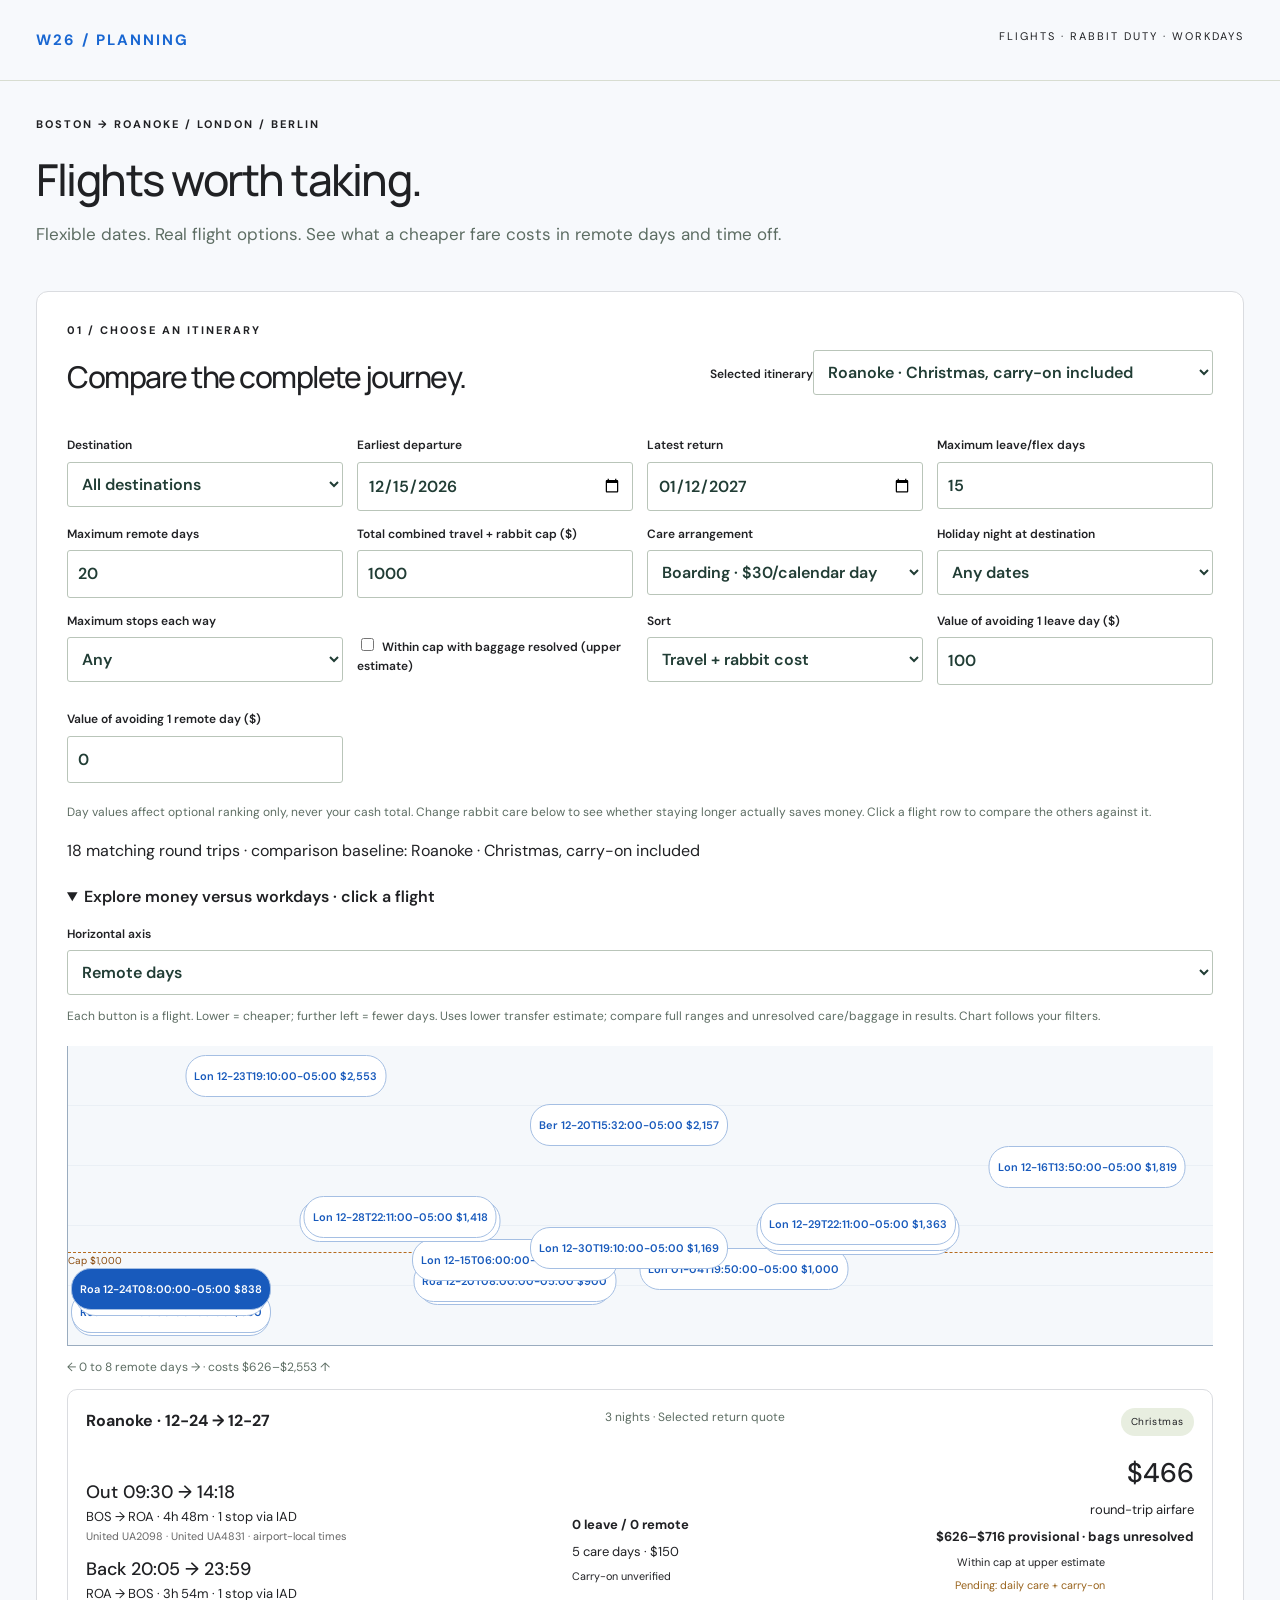
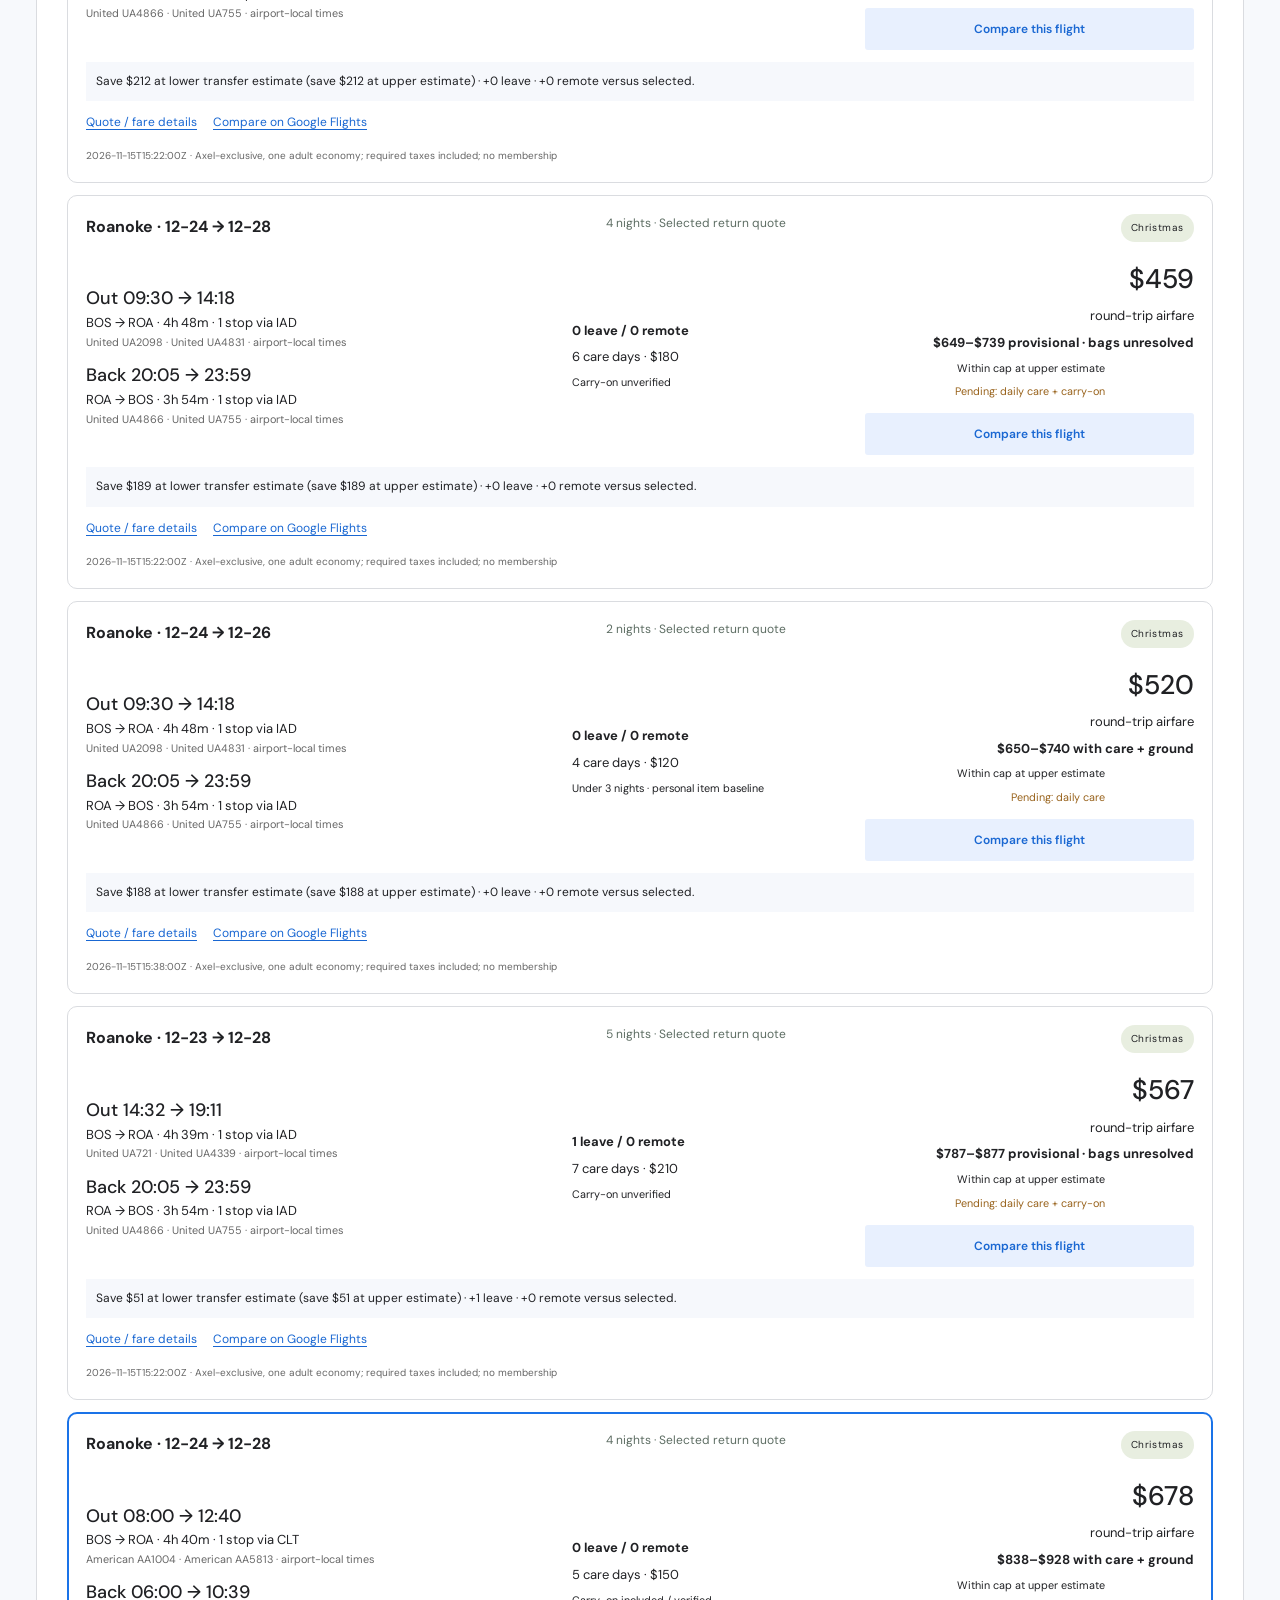
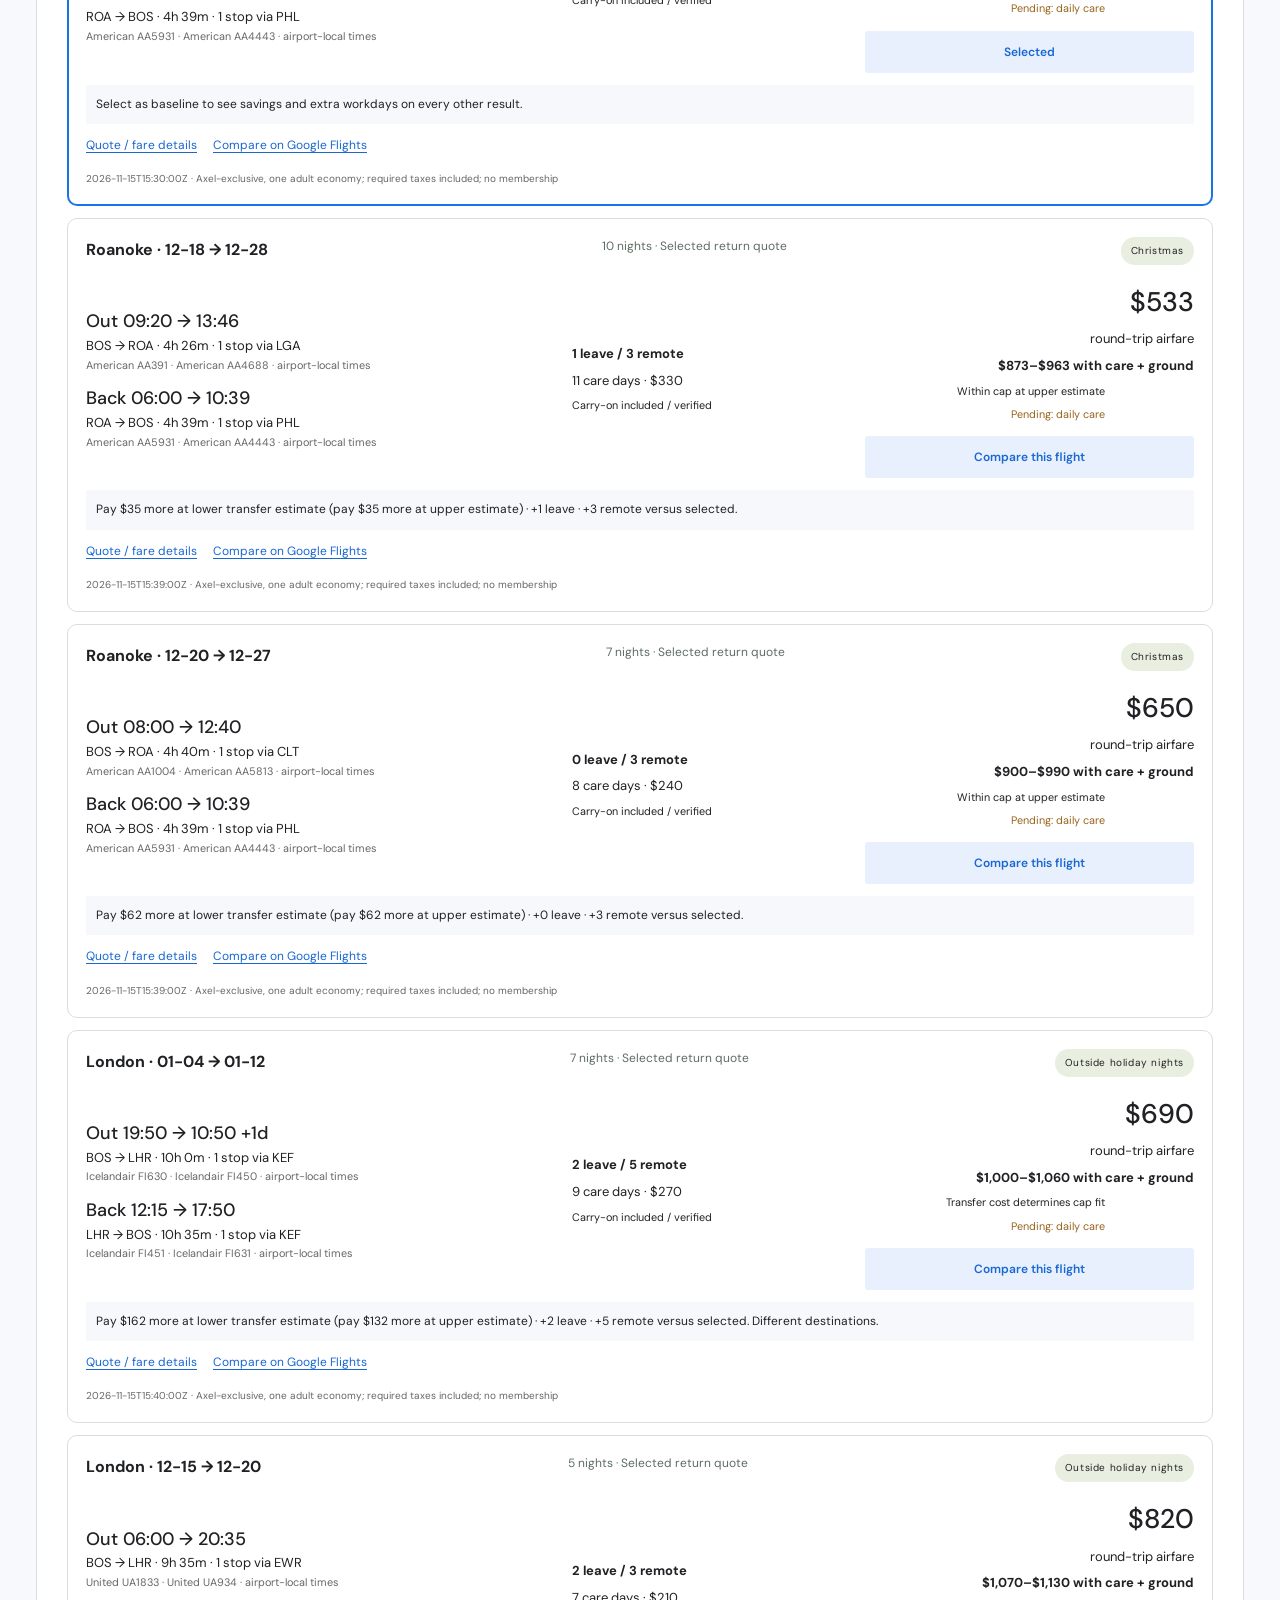
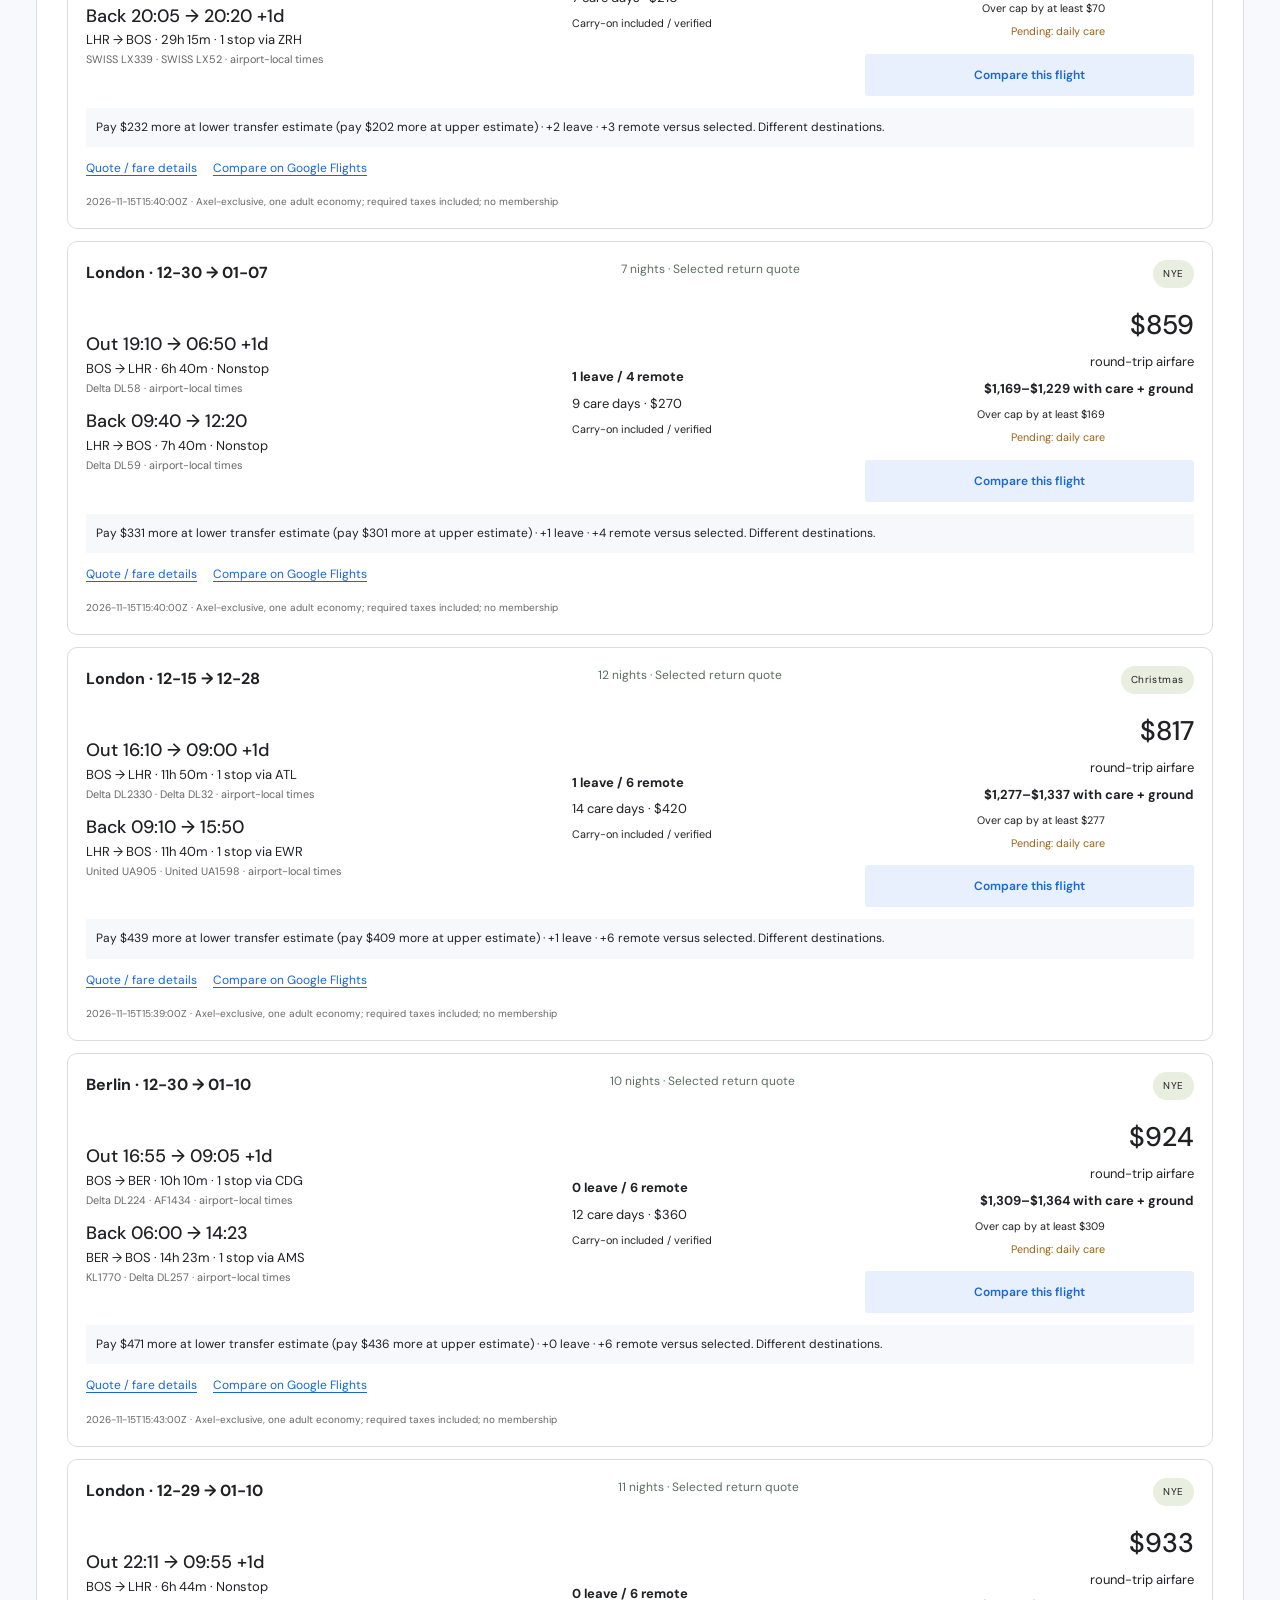
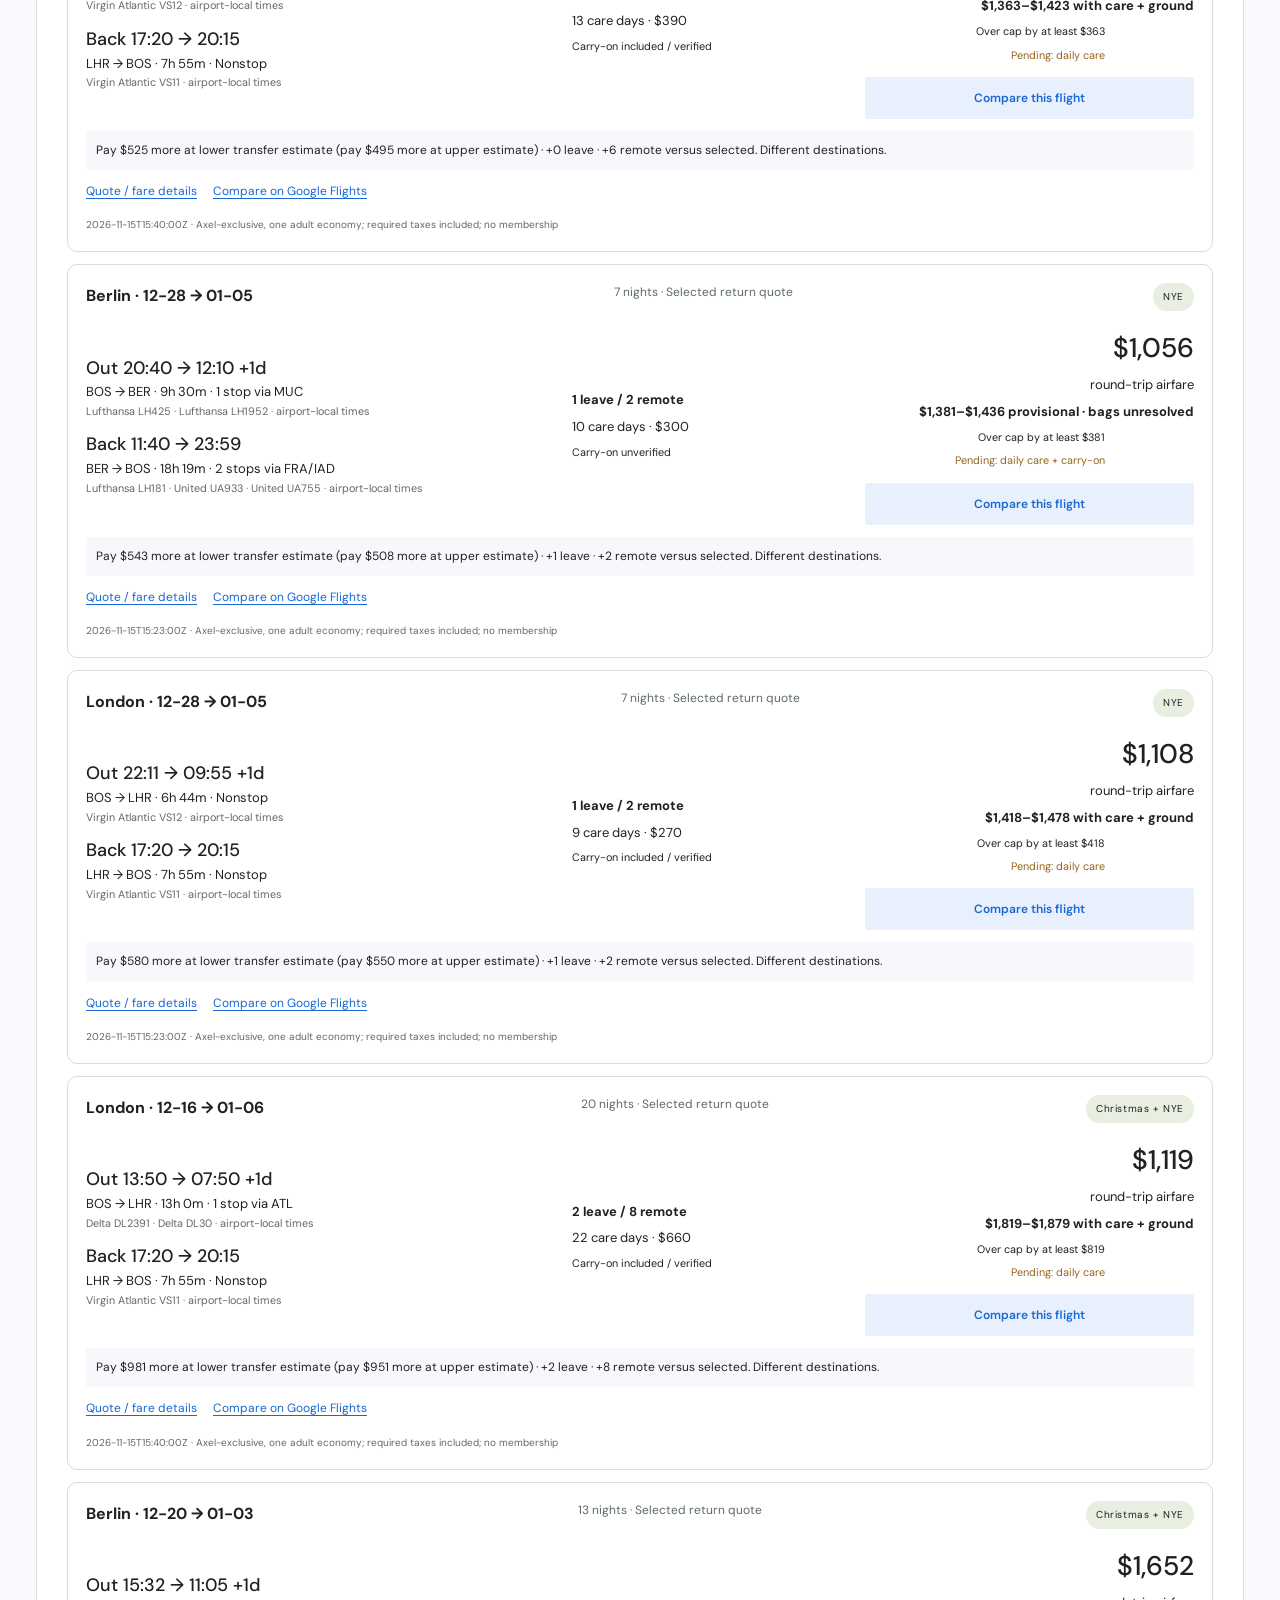
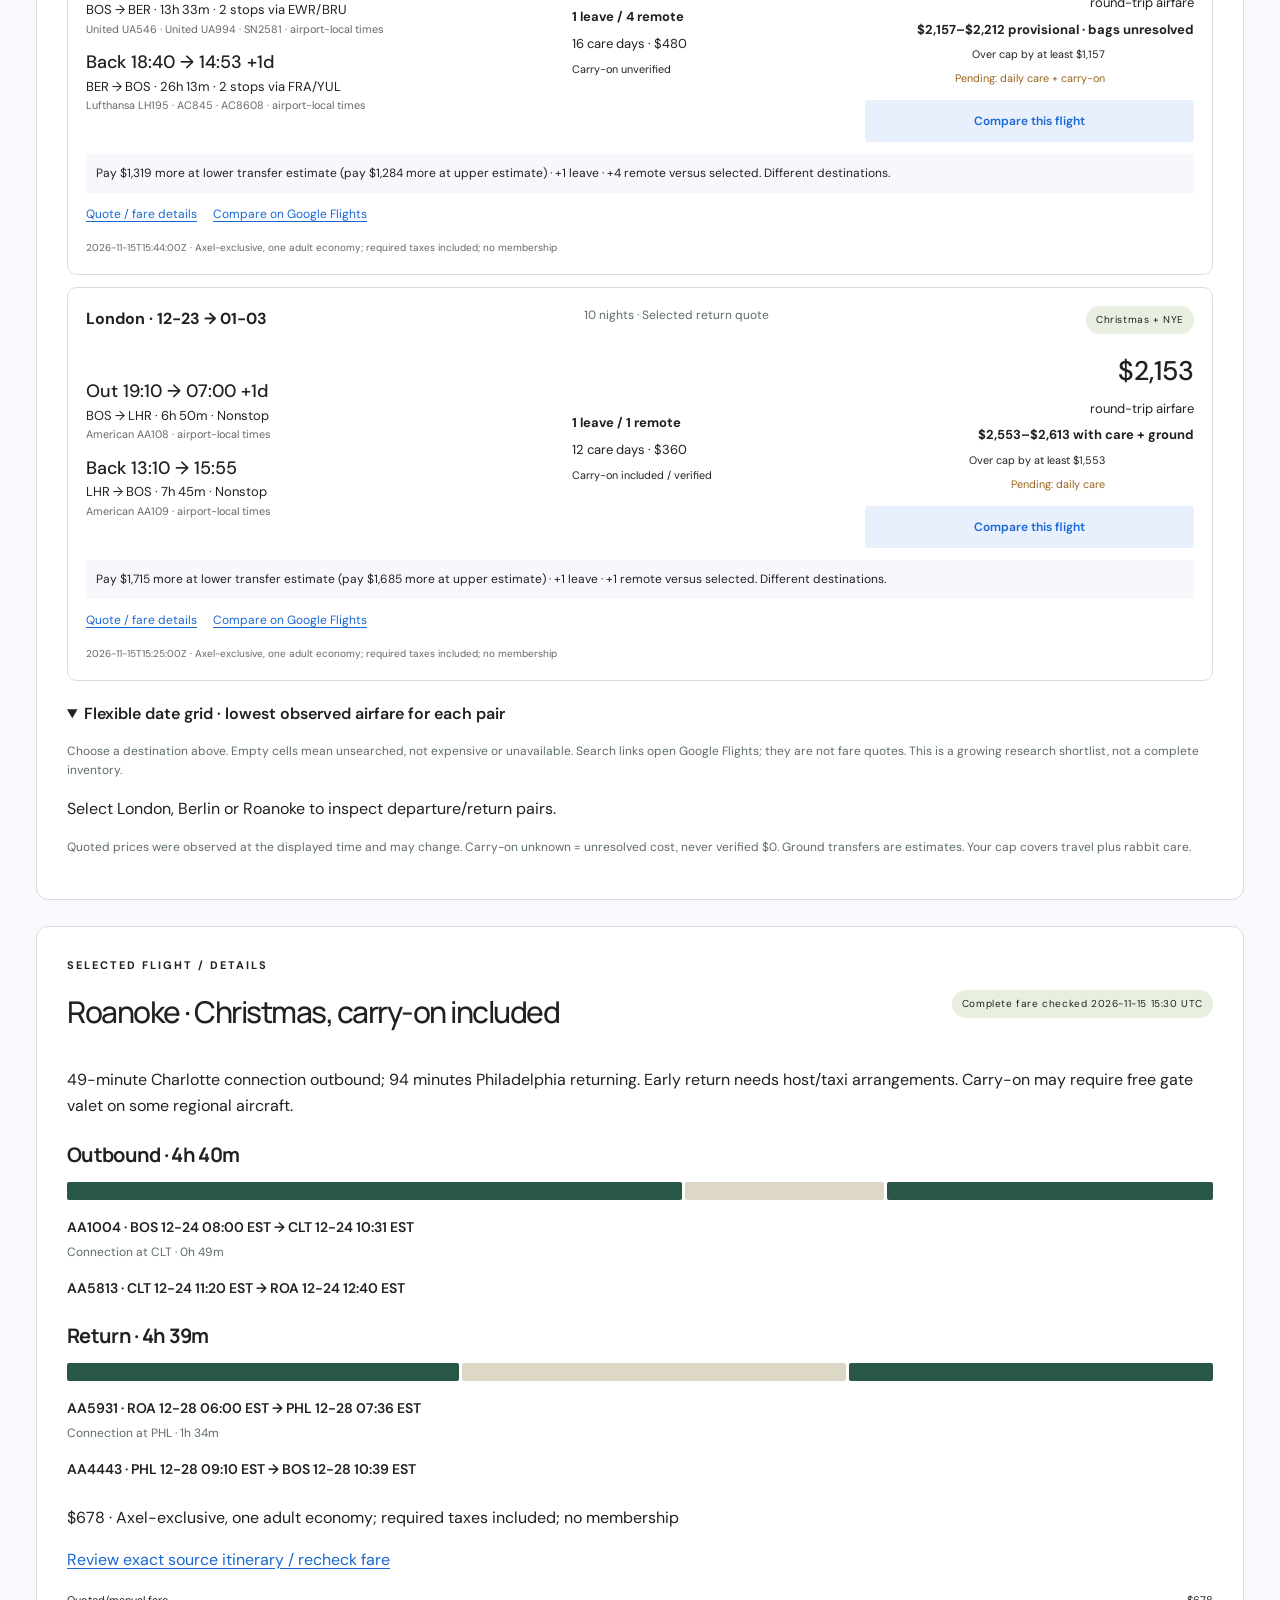
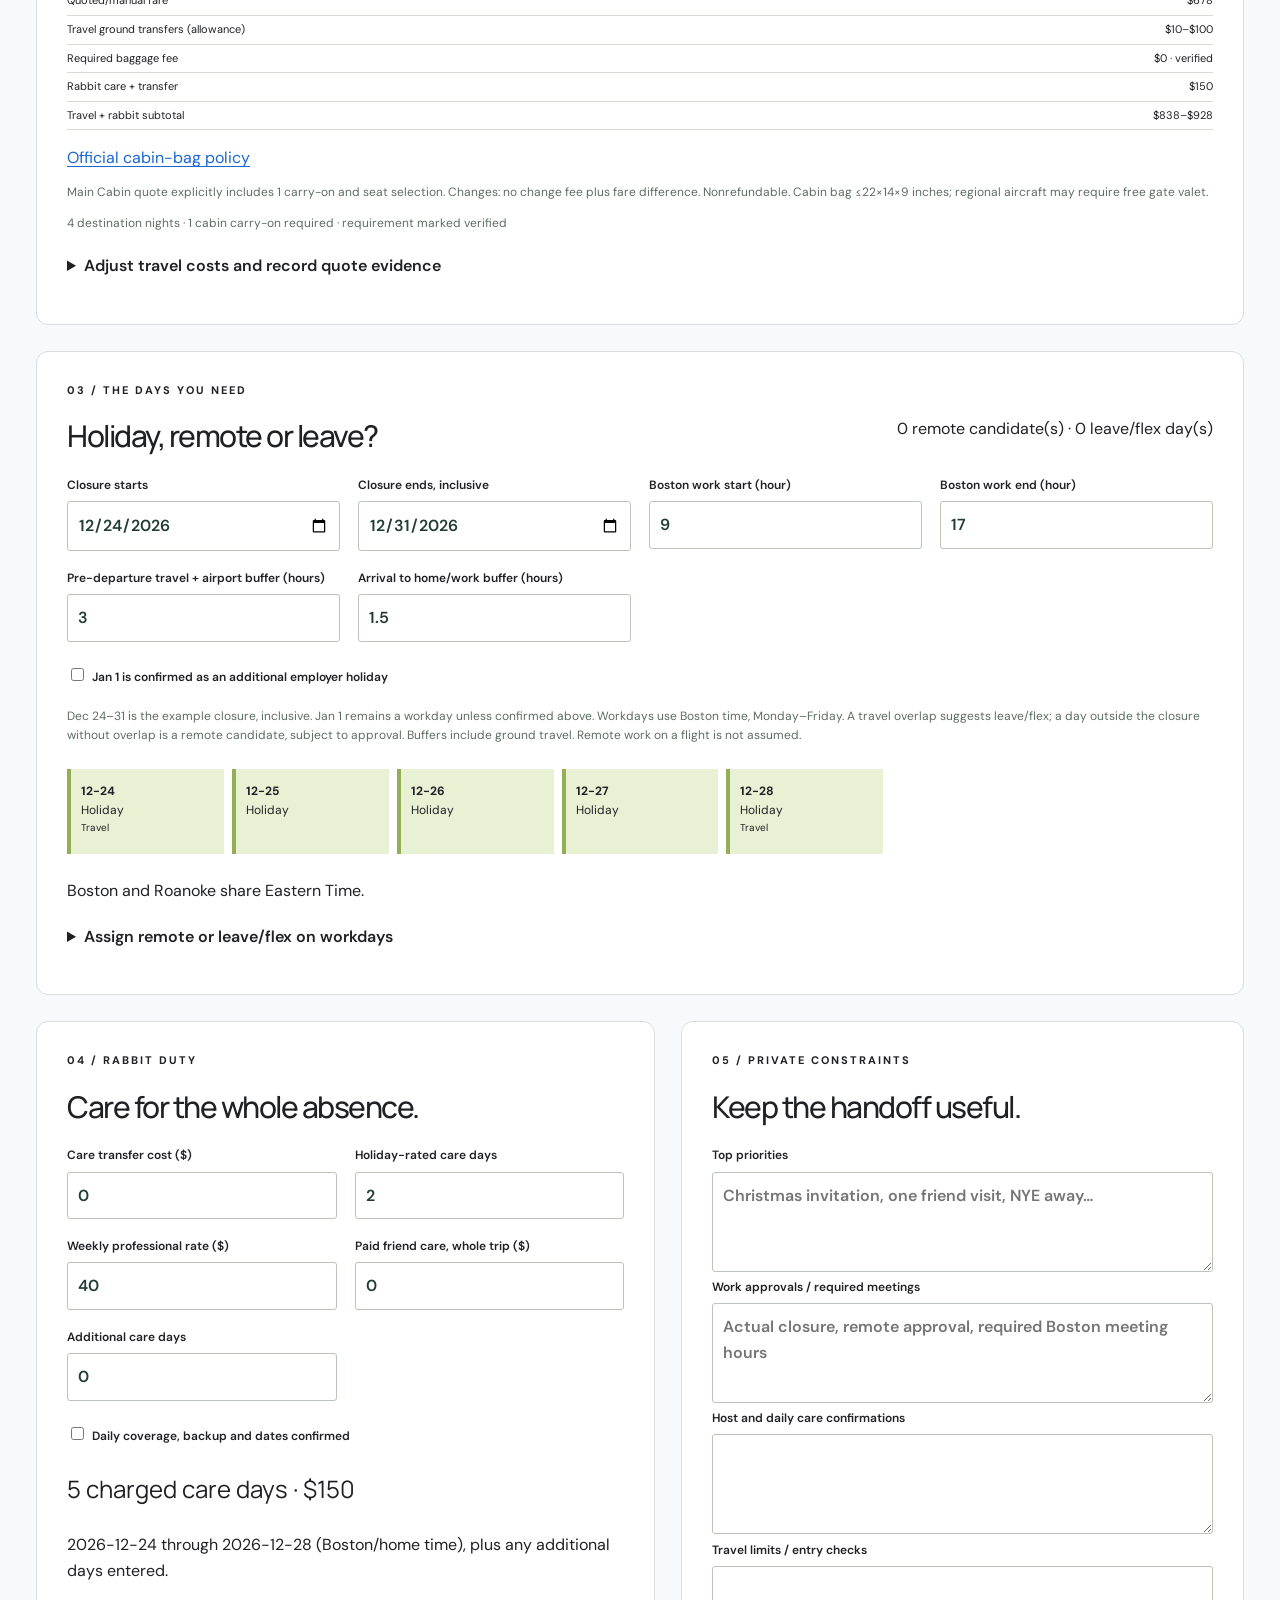
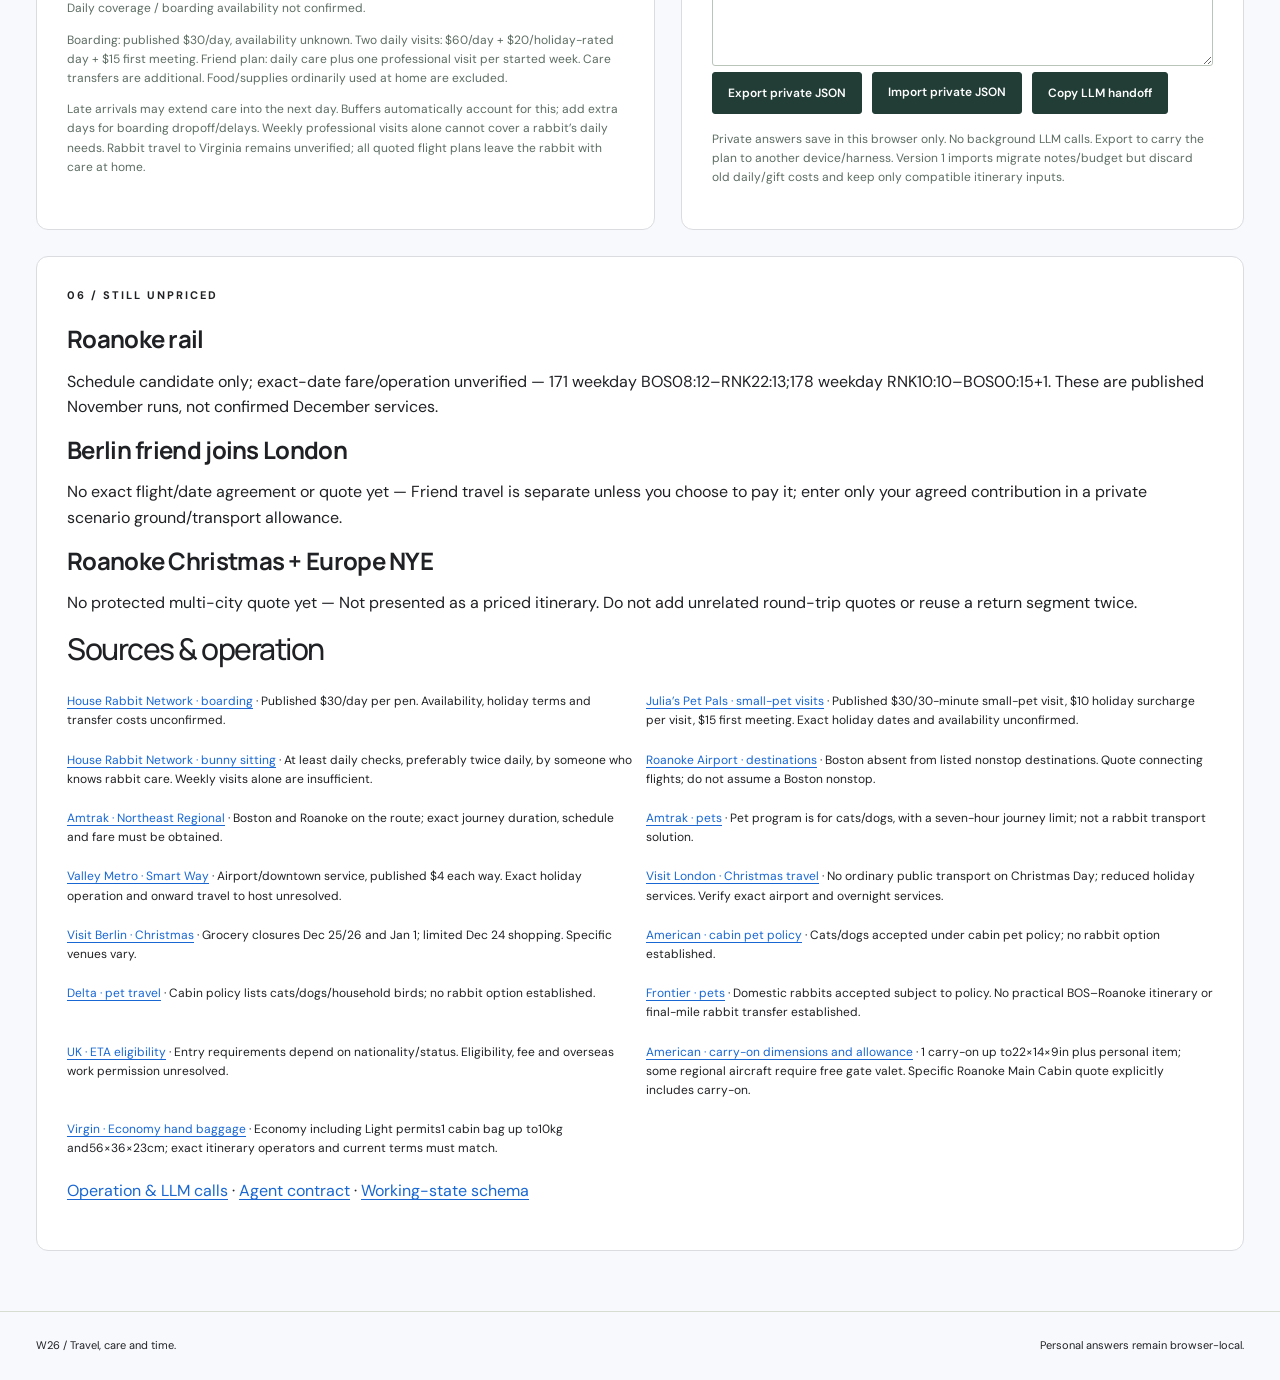
==== commit 59073a6d: "Add flexible flight results, interactive cost/workday comparisons and 11 additional exact return quo" ====
--- a/w26-planning/index.html
+++ b/w26-planning/index.html
@@ -1,9 +1,18 @@
 <!doctype html><html lang="en"><head><meta charset="utf-8"><meta name="viewport" content="width=device-width,initial-scale=1"><title>W26 / Flights, rabbit care & workdays</title><link rel="stylesheet" href="style.css"><script src="model.js" defer></script><script src="app.js" defer></script></head><body>
 <header><a class="wordmark" href="#">W26 / PLANNING</a><span>FLIGHTS · RABBIT DUTY · WORKDAYS</span></header>
-<main><section class="intro wide"><p class="eyebrow">WINTER 2026 / 27 · CHECKED 15 NOVEMBER</p><h1>See the actual trip.</h1><p class="lede">Exact flight legs, care costs and the days you would work.<br>Travel and rabbit costs only. No gifts, meals or living costs.</p><p class="small">Public options are researched candidates, not booked personal plans. Import your private file for actual constraints; public budget/calendar defaults are illustrative.</p></section>
-<section class="wide panel"><div class="sectionhead"><div><p class="eyebrow">01 / CHOOSE AN ITINERARY</p><h2>Compare the complete journey.</h2></div><label>Selected itinerary<select id="selected"></select></label></div><div id="comparison" aria-live="polite"></div><p class="small">Bars show quoted fares + estimated ground transfers + entered bags + rabbit care. A fare is a checked complete round trip, not a guarantee at checkout. All quotes are Axel-exclusive for one adult in economy; one cabin carry-on is required for stays of 3+ nights. Included/unknown bag status is shown per option; exact operating carriers remain unverified. Ground costs are editable allowances. The cap applies to one complete itinerary, including combined plans when quoted.</p></section>
-<section class="wide panel"><div class="sectionhead"><div><p class="eyebrow">02 / EXACT FLIGHTS</p><h2 id="tripTitle">Selected trip</h2></div><span id="quoteTag" class="pill"></span></div><p id="tripNote"></p><div id="journey"></div><div id="quote"></div><details><summary>Adjust travel costs and record quote evidence</summary><div class="fields"><label>Manual fare override ($, blank = source)<input id="fareOverride" type="number" min="0"></label><label>Ground transfers low ($)<input id="groundLow" type="number" min="0"></label><label>Ground transfers high ($)<input id="groundHigh" type="number" min="0"></label><label>Baggage allowance ($)<input id="bagAllowance" type="number" min="0"></label></div><label class="check"><input id="bagsConfirmed" type="checkbox">Required bag verified: 1 cabin carry-on for ≥3 nights, personal item baseline for shorter trips; fee included above</label><label>Private quote evidence / unresolved details<textarea id="quoteNotes" placeholder="Exact fare, link, timestamp, bag and refund terms; identify any user-entered override"></textarea></label></details></section>
+<main><section class="intro wide"><p class="eyebrow">BOSTON → ROANOKE / LONDON / BERLIN</p><h1>Flights worth taking.</h1><p class="lede">Flexible dates. Real flight options. See what a cheaper fare costs in remote days and time off.</p></section>
+<section class="wide panel"><div class="sectionhead"><div><p class="eyebrow">01 / CHOOSE AN ITINERARY</p><h2>Compare the complete journey.</h2></div><label>Selected itinerary<select id="selected"></select></label></div><div class="searchcontrols">
+<label>Destination<select id="destination"><option value="all">All destinations</option><option>Roanoke</option><option>London</option><option>Berlin</option></select></label>
+<label>Earliest departure<input type="date" id="departMin" value="2026-12-15"></label><label>Latest return<input type="date" id="returnMax" value="2027-01-12"></label>
+<label>Maximum leave/flex days<input type="number" id="maxLeave" min="0" max="30" value="15"></label><label>Maximum remote days<input type="number" id="maxRemote" min="0" max="30" value="20"></label>
+<label>Total combined travel + rabbit cap ($)<input id="budget" type="number" min="0" value="1000"></label><label>Care arrangement<select id="care"><option value="boarding">Boarding · $30/calendar day</option><option value="visits">Two professional visits/day</option><option value="friend">Daily friend + weekly professional</option></select></label><label>Holiday night at destination<select id="eventFilter"><option value="any">Any dates</option><option value="christmas">Christmas night</option><option value="nye">New Year’s Eve</option><option value="both">Both nights</option></select></label><label>Maximum stops each way<select id="maxStops"><option value="9">Any</option><option value="0">Nonstop</option><option value="1">1 stop</option></select></label><label class="check"><input id="withinBudget" type="checkbox">Within cap with baggage resolved (upper estimate)</label><label>Sort<select id="resultSort"><option value="total">Travel + rabbit cost</option><option value="fare">Airfare</option><option value="leave">Fewest leave days</option><option value="remote">Fewest remote days</option><option value="weighted">My money/time preference</option></select></label>
+<label>Value of avoiding 1 leave day ($)<input id="leaveValue" type="number" min="0" value="100"></label><label>Value of avoiding 1 remote day ($)<input id="remoteValue" type="number" min="0" value="0"></label>
+</div><p class="small">Day values affect optional ranking only, never your cash total. Change rabbit care below to see whether staying longer actually saves money. Click a flight row to compare the others against it.</p><p id="resultCount" aria-live="polite"></p><details open><summary>Explore money versus workdays · click a flight</summary><label>Horizontal axis<select id="tradeAxis"><option value="remote">Remote days</option><option value="leave">Leave/flex days</option><option value="away">Workdays away (remote + leave)</option></select></label><p class="small">Each button is a flight. Lower = cheaper; further left = fewer days. Uses lower transfer estimate; compare full ranges and unresolved care/baggage in results. Chart follows your filters.</p><div id="tradeChart"></div></details><div id="comparison" aria-live="polite"></div>
+<details open><summary>Flexible date grid · lowest observed airfare for each pair</summary><p class="small">Choose a destination above. Empty cells mean unsearched, not expensive or unavailable. Search links open Google Flights; they are not fare quotes. This is a growing research shortlist, not a complete inventory.</p><div id="dateGrid"></div></details>
+<p class="small">Quoted prices were observed at the displayed time and may change. Carry-on unknown = unresolved cost, never verified $0. Ground transfers are estimates. Your cap covers travel plus rabbit care.</p>
+</section>
+<section class="wide panel"><div class="sectionhead"><div><p class="eyebrow">SELECTED FLIGHT / DETAILS</p><h2 id="tripTitle">Selected trip</h2></div><span id="quoteTag" class="pill"></span></div><p id="tripNote"></p><div id="journey"></div><div id="quote"></div><details><summary>Adjust travel costs and record quote evidence</summary><div class="fields"><label>Manual fare override ($, blank = source)<input id="fareOverride" type="number" min="0"></label><label>Ground transfers low ($)<input id="groundLow" type="number" min="0"></label><label>Ground transfers high ($)<input id="groundHigh" type="number" min="0"></label><label>Baggage allowance ($)<input id="bagAllowance" type="number" min="0"></label></div><label class="check"><input id="bagsConfirmed" type="checkbox">Required bag verified: 1 cabin carry-on for ≥3 nights, personal item baseline for shorter trips; fee included above</label><label>Private quote evidence / unresolved details<textarea id="quoteNotes" placeholder="Exact fare, link, timestamp, bag and refund terms; identify any user-entered override"></textarea></label></details></section>
 <section class="wide panel"><div class="sectionhead"><div><p class="eyebrow">03 / THE DAYS YOU NEED</p><h2>Holiday, remote or leave?</h2></div><p id="workCounts"></p></div><div class="fields"><label>Closure starts<input id="holidayStart" type="date" value="2026-12-24"></label><label>Closure ends, inclusive<input id="holidayEnd" type="date" value="2026-12-31"></label><label>Boston work start (hour)<input id="workStart" type="number" min="0" max="22" value="9"></label><label>Boston work end (hour)<input id="workEnd" type="number" min="1" max="23" value="17"></label><label>Pre-departure travel + airport buffer (hours)<input id="leadHours" type="number" min="0" max="24" step="0.5" value="3"></label><label>Arrival to home/work buffer (hours)<input id="arrivalHours" type="number" min="0" max="24" step="0.5" value="1.5"></label></div><label class="check"><input id="jan1Off" type="checkbox">Jan 1 is confirmed as an additional employer holiday</label><p class="small">Dec 24–31 is the example closure, inclusive. Jan 1 remains a workday unless confirmed above. Workdays use Boston time, Monday–Friday. A travel overlap suggests leave/flex; a day outside the closure without overlap is a remote candidate, subject to approval. Buffers include ground travel. Remote work on a flight is not assumed.</p><div id="calendar" class="calendar" aria-live="polite"></div><p id="overlap"></p><div id="dayOverrides"></div></section>
-<section class="panel"><p class="eyebrow">04 / RABBIT DUTY</p><h2>Care for the whole absence.</h2><div class="fields two"><label>Care arrangement<select id="care"><option value="boarding">Boarding · $30/calendar day</option><option value="visits">Two professional visits/day</option><option value="friend">Daily friend + weekly professional</option></select></label><label>Care transfer cost ($)<input id="careTransfer" type="number" min="0" value="0"></label><label>Holiday-rated care days<input id="holidayCareDays" type="number" min="0" value="2"></label><label>Weekly professional rate ($)<input id="supplementRate" type="number" min="0" value="40"></label><label>Paid friend care, whole trip ($)<input id="friendCareCost" type="number" min="0" value="0"></label><label>Additional care days<input id="extraCareDays" type="number" min="0" max="30" value="0"></label></div><label class="check"><input id="careConfirmed" type="checkbox">Daily coverage, backup and dates confirmed</label><div id="careSummary" aria-live="polite"></div><p class="small">Boarding: published $30/day, availability unknown. Two daily visits: $60/day + $20/holiday-rated day + $15 first meeting. Friend plan: daily care plus one professional visit per started week. Care transfers are additional. Food/supplies ordinarily used at home are excluded.</p><p class="small">Late arrivals may extend care into the next day. Buffers automatically account for this; add extra days for boarding dropoff/delays. Weekly professional visits alone cannot cover a rabbit’s daily needs. Rabbit travel to Virginia remains unverified; all quoted flight plans leave the rabbit with care at home.</p></section>
-<section class="panel"><p class="eyebrow">05 / PRIVATE CONSTRAINTS</p><h2>Keep the handoff useful.</h2><label>Total combined travel + rabbit cap ($)<input id="budget" type="number" min="0" value="1000"></label><label>Top priorities<textarea id="priorities" placeholder="Christmas invitation, one friend visit, NYE away…"></textarea></label><label>Work approvals / required meetings<textarea id="work" placeholder="Actual closure, remote approval, required Boston meeting hours"></textarea></label><label>Host and daily care confirmations<textarea id="confirmations"></textarea></label><label>Travel limits / entry checks<textarea id="limits"></textarea></label><div class="actions"><button id="export">Export private JSON</button><label class="filebutton">Import private JSON<input id="import" type="file" accept=".json,application/json"></label><button id="prompt">Copy LLM handoff</button></div><p id="status" role="status"></p><p class="small">Private answers save in this browser only. No background LLM calls. Export to carry the plan to another device/harness. Version 1 imports migrate notes/budget but discard old daily/gift costs and keep only compatible itinerary inputs.</p></section>
+<section class="panel"><p class="eyebrow">04 / RABBIT DUTY</p><h2>Care for the whole absence.</h2><div class="fields two"><label>Care transfer cost ($)<input id="careTransfer" type="number" min="0" value="0"></label><label>Holiday-rated care days<input id="holidayCareDays" type="number" min="0" value="2"></label><label>Weekly professional rate ($)<input id="supplementRate" type="number" min="0" value="40"></label><label>Paid friend care, whole trip ($)<input id="friendCareCost" type="number" min="0" value="0"></label><label>Additional care days<input id="extraCareDays" type="number" min="0" max="30" value="0"></label></div><label class="check"><input id="careConfirmed" type="checkbox">Daily coverage, backup and dates confirmed</label><div id="careSummary" aria-live="polite"></div><p class="small">Boarding: published $30/day, availability unknown. Two daily visits: $60/day + $20/holiday-rated day + $15 first meeting. Friend plan: daily care plus one professional visit per started week. Care transfers are additional. Food/supplies ordinarily used at home are excluded.</p><p class="small">Late arrivals may extend care into the next day. Buffers automatically account for this; add extra days for boarding dropoff/delays. Weekly professional visits alone cannot cover a rabbit’s daily needs. Rabbit travel to Virginia remains unverified; all quoted flight plans leave the rabbit with care at home.</p></section>
+<section class="panel"><p class="eyebrow">05 / PRIVATE CONSTRAINTS</p><h2>Keep the handoff useful.</h2><label>Top priorities<textarea id="priorities" placeholder="Christmas invitation, one friend visit, NYE away…"></textarea></label><label>Work approvals / required meetings<textarea id="work" placeholder="Actual closure, remote approval, required Boston meeting hours"></textarea></label><label>Host and daily care confirmations<textarea id="confirmations"></textarea></label><label>Travel limits / entry checks<textarea id="limits"></textarea></label><div class="actions"><button id="export">Export private JSON</button><label class="filebutton">Import private JSON<input id="import" type="file" accept=".json,application/json"></label><button id="prompt">Copy LLM handoff</button></div><p id="status" role="status"></p><p class="small">Private answers save in this browser only. No background LLM calls. Export to carry the plan to another device/harness. Version 1 imports migrate notes/budget but discard old daily/gift costs and keep only compatible itinerary inputs.</p></section>
 <section class="wide panel"><p class="eyebrow">06 / STILL UNPRICED</p><div id="unresolved"></div><h2>Sources & operation</h2><div id="sources"></div><p><a href="https://github.com/Ngort/Ngort.github.io/blob/master/w26-planning/README.md">Operation & LLM calls</a> · <a href="https://github.com/Ngort/Ngort.github.io/blob/master/w26-planning/AGENTS.md">Agent contract</a> · <a href="plan.schema.json">Working-state schema</a></p></section></main><footer>W26 / Travel, care and time. <span>Personal answers remain browser-local.</span></footer></body></html>
--- a/w26-planning/style.css
+++ b/w26-planning/style.css
@@ -2,3 +2,6 @@
 :root{--ink:#213d35;--paper:#f5f3eb;--line:#d8ddd1;--muted:#5d6d63;--accent:#c8e478}*{box-sizing:border-box}html{scroll-behavior:smooth}body{margin:0;background:var(--paper);color:var(--ink);font:16px 'DM Sans',sans-serif;line-height:1.6}header,main,footer{max-width:1280px;margin:auto}header{padding:28px 36px;display:flex;justify-content:space-between;border-bottom:1px solid var(--line);font-size:11px;letter-spacing:2px}.wordmark{font-weight:700;font-size:15px;color:var(--ink);text-decoration:none}main{display:grid;grid-template-columns:1.1fr 1fr;gap:26px;padding:0 36px 60px}.intro{padding:65px 0 38px}.eyebrow{font-size:11px;font-weight:700;letter-spacing:2px;margin:0 0 20px}h1,h2,h3{font-family:Manrope,sans-serif;line-height:1.15;letter-spacing:-1.5px}h1{font-size:clamp(48px,5.6vw,76px);margin:0 0 26px;font-weight:500}h2{font-size:30px;margin:0 0 22px;font-weight:500}h3{font-size:24px;margin:12px 0;letter-spacing:-.7px}.lede{font-size:18px;color:var(--muted)}.summary{display:flex;gap:34px;margin-top:40px}.summary b{font-family:Manrope;font-size:30px;display:block}.summary span{display:block;font-size:11px;color:var(--muted)}.recommend{align-self:center;background:var(--ink);color:var(--paper);padding:38px;border-radius:4px;margin:30px 0}.recommend h2{font-size:36px}.recommend p{font-size:14px}.recommend a{color:var(--accent)}.wide{grid-column:1/-1}.panel{background:#fffef9;border:1px solid var(--line);padding:30px;border-radius:4px}.sectionhead{display:flex;justify-content:space-between;align-items:center;gap:20px}.pill,.tag{font-size:10px;letter-spacing:.6px;background:#e8eee0;padding:6px 10px;border-radius:20px;display:inline-block}.fields{display:grid;grid-template-columns:repeat(4,1fr);gap:18px}label{display:block;font-size:12px;font-weight:600}input,select,textarea{font:inherit;color:var(--ink);border:1px solid #b9c5b9;border-radius:3px;background:#fff;padding:10px;width:100%;margin-top:6px}textarea{min-height:100px;resize:vertical}input[type=checkbox]{width:auto;margin-right:8px}.check{margin:20px 0}.small{font-size:12px;color:var(--muted)}.cards{display:grid;grid-template-columns:repeat(3,1fr);gap:18px;margin-top:25px}.card{background:#fffef9;border:1px solid var(--line);border-radius:4px;overflow:hidden}.cardtop{padding:24px}.price{font-family:Manrope;font-size:28px;letter-spacing:-1px;margin:18px 0 0}.budgetstatus{font-size:12px;font-weight:700;margin:5px 0}.over{color:#925c43}.maybe{color:#6e651e}.within{color:#2d6b43}.card p{font-size:13px}.card details{border-top:1px solid var(--line);padding:16px 24px;font-size:13px}summary{cursor:pointer;font-weight:600}.breakdown{width:100%;font-size:11px;border-collapse:collapse;margin:15px 0}.breakdown td{padding:5px 0;border-bottom:1px solid var(--line)}.breakdown td:last-child{text-align:right}.editfields{display:grid;grid-template-columns:1fr 1fr;gap:8px}.editfields input{padding:6px}.questions{display:grid;grid-template-columns:1fr 1fr;gap:20px}.actions{display:flex;gap:10px;flex-wrap:wrap}button,.filebutton{font:600 12px 'DM Sans',sans-serif;background:var(--ink);color:white;border:1px solid var(--ink);border-radius:3px;padding:11px 15px;cursor:pointer}.filebutton input{display:none}.secondary{color:var(--ink);background:transparent}a{color:#37654a;text-underline-offset:3px}ul{padding-left:20px}li{margin:12px 0}footer{padding:25px 36px;border-top:1px solid var(--line);font-size:11px;display:flex;justify-content:space-between}#sources{display:grid;grid-template-columns:1fr 1fr;gap:12px;font-size:12px}#sources p{margin:4px 0}.error{color:#9a3929}:focus-visible{outline:3px solid #c39134;outline-offset:3px}@media(max-width:950px){.cards{grid-template-columns:1fr 1fr}.fields{grid-template-columns:1fr 1fr}h1{font-size:54px}}@media(max-width:650px){main{display:block;padding:0 18px 35px}header{padding:20px 18px}header span{display:none}.intro{padding-top:40px}.recommend{margin:10px 0 25px}.panel,main>section{margin-bottom:24px}.cards,.questions,#sources{grid-template-columns:1fr}.fields{gap:12px}.panel{padding:22px}.sectionhead{align-items:flex-start;flex-direction:column}.summary{gap:24px}.price{font-size:26px}footer{display:block;padding:20px}footer span{display:block}}
 .intro.wide{padding-bottom:10px}.costrow{display:grid;grid-template-columns:minmax(200px,1fr) 2fr;gap:20px;padding:18px 0;border-bottom:1px solid var(--line)}.costrow.chosen .costselect{font-weight:800;text-decoration:underline;text-underline-offset:5px}.costselect{background:transparent;color:var(--ink);border:0;padding:0;text-align:left;font-size:14px;line-height:1.5}.costvisual{min-width:0}.costbar{display:flex;position:relative;min-height:20px;background:#f0f1e8;margin:0 0 7px;overflow:visible}.costbar>span{display:block;height:20px}.costbar .fare{background:#264d41}.costbar .ground{background:#94b3a3}.costbar .bags{background:#e5bc68}.costbar .rabbit{background:#c8e478}.costbar .uncertainty{background:repeating-linear-gradient(45deg,#ccc 0,#ccc 2px,transparent 2px,transparent 5px);border:1px dashed #8e9c8e}.costbar .capline{height:28px;width:2px;position:absolute;top:-4px;background:#b8623d}.journeygroup{margin:25px 0}.journeygroup h3{font-size:20px}.flightbar{display:flex;height:18px;gap:3px;margin:16px 0}.flightmark{background:#285747;border-radius:2px}.layovermark{background:#ddd7c5;border-radius:2px}.flightlabel{font-size:14px;font-weight:600;margin:15px 0 4px;overflow-wrap:anywhere}.connection{font-size:12px;margin:0;color:var(--muted)}.calendar{display:grid;grid-template-columns:repeat(7,minmax(0,1fr));gap:8px;margin:24px 0}.calday{padding:13px 10px;min-height:85px;background:#eef0e9;border-left:4px solid #c1c8bc;font-size:12px}.calday b,.calday span,.calday small{display:block}.calday.holiday{background:#e9f1d5;border-color:#93ae55}.calday.remote{background:#e2ede8;border-color:#447b64}.calday.leave{background:#f3e7d9;border-color:#b77d38}.calday.home{background:#fafaf5}.calday.weekend{background:#f1efe8}.fields.two{grid-template-columns:1fr 1fr}.caretotal{font-size:24px;font-family:Manrope}#dayOverrides details>label{margin:12px 0}#sources{font-size:12px}#quote{margin-bottom:20px}details{margin-top:20px}details>summary{margin-bottom:15px}button{min-height:42px}input,select,textarea{font-size:16px}#selected{max-width:400px}.summary b{font-size:25px}@media(max-width:650px){.costrow{grid-template-columns:1fr;gap:8px}.calendar{grid-template-columns:repeat(3,minmax(0,1fr))}.fields.two{grid-template-columns:1fr 1fr}.flightlabel{font-size:13px}.sectionhead{gap:10px}.sectionhead label{width:100%}#selected{max-width:100%}}
 .costlegend{display:flex;gap:14px;flex-wrap:wrap;font-size:12px;margin:15px 0}.costlegend span:before{content:'';display:inline-block;width:12px;height:12px;margin-right:5px;background:#264d41}.costlegend .ground:before{background:#94b3a3}.costlegend .bags:before{background:#e5bc68}.costlegend .rabbit:before{background:#c8e478}.costlegend .uncertainty:before{background:repeating-linear-gradient(45deg,#ccc 0,#ccc 2px,transparent 2px,transparent 5px)}
+body{background:#f7f9fc;color:#202124}.intro.wide{padding:35px 0 0}.intro h1{font-size:44px;margin-bottom:12px}.intro .lede{font-size:17px}.panel{border-color:#dadce0;background:white;border-radius:12px}.searchcontrols{display:grid;grid-template-columns:repeat(4,1fr);gap:14px;margin:20px 0}.flightresult{border:1px solid #dadce0;border-radius:10px;margin:12px 0;padding:18px}.selectedresult{border:2px solid #1a73e8;padding:17px}.resulthead{display:flex;justify-content:space-between;gap:12px;margin-bottom:15px}.resultmain{display:grid;grid-template-columns:1.7fr 1fr 1.2fr;gap:20px;align-items:center}.resultleg{display:flex;flex-direction:column;margin:10px 0;font-size:13px}.resultleg b{font-size:18px;font-weight:500}.resultleg small,.resultsource small{color:#666}.resultdays,.resultprice{display:flex;flex-direction:column;gap:6px;font-size:13px}.resultprice{text-align:right}.resultprice strong{font-size:27px;font-weight:500}.resultprice button{background:#e8f0fe;color:#1967d2;border:0;margin-top:7px}.resultdelta{font-size:12px;background:#f6f8fc;padding:10px;margin:12px 0}.resultsource{display:flex;gap:16px;flex-wrap:wrap;font-size:12px}.resultsource small{flex-basis:100%}.gridscroll{overflow-x:auto;margin:18px 0}.datetable{border-collapse:collapse;width:100%;font-size:12px}.datetable td,.datetable th{padding:8px;border:1px solid #e1e5ec;text-align:center;min-width:65px}.datetable button{background:#e8f0fe;color:#1967d2;border:0;padding:7px;font-size:12px}.datetable a{color:#758399}.datetable th{background:#f5f7fa}.wordmark{color:#1967d2}a{color:#1967d2}@media(max-width:800px){.searchcontrols{grid-template-columns:1fr 1fr}.resultmain{grid-template-columns:1.3fr 1fr}.resultdays{grid-column:1/-1;grid-row:2;flex-direction:row;flex-wrap:wrap;gap:15px}.resulthead{flex-direction:column;gap:2px}.resultprice b{font-size:12px}.flightresult{padding:12px}.intro h1{font-size:35px}}@media(max-width:420px){.resultmain{grid-template-columns:1fr}.resultprice{text-align:left}.resultdays{grid-row:auto}.searchcontrols{grid-template-columns:1fr 1fr}.resultleg b{font-size:16px}}
+
+.tradeplot{height:300px;position:relative;margin:20px 0 0;border-left:1px solid #9aacbf;border-bottom:1px solid #9aacbf;background:repeating-linear-gradient(to top,#f5f8fb 0,#f5f8fb 59px,#dfe7ef 60px)}.tradepoint{position:absolute;transform:translate(-50%,50%);font-size:11px;padding:6px 8px;border-radius:20px;background:white;color:#185abc;border:1px solid #a5bfe3;white-space:nowrap;z-index:1}.tradepoint:hover,.tradepoint:focus,.activepoint{background:#185abc;color:white;z-index:3}.capline{position:absolute;left:0;right:0;border-top:1px dashed #b66b1e;font-size:10px;color:#8b4c0e}.pending{color:#98621b}.resulthead{flex-wrap:wrap}.resultprice small{max-width:240px}.tradeplot:focus-within{outline:1px solid #dce6f3}@media(max-width:600px){.tradepoint{font-size:9px;padding:5px}.tradeplot{height:260px}}
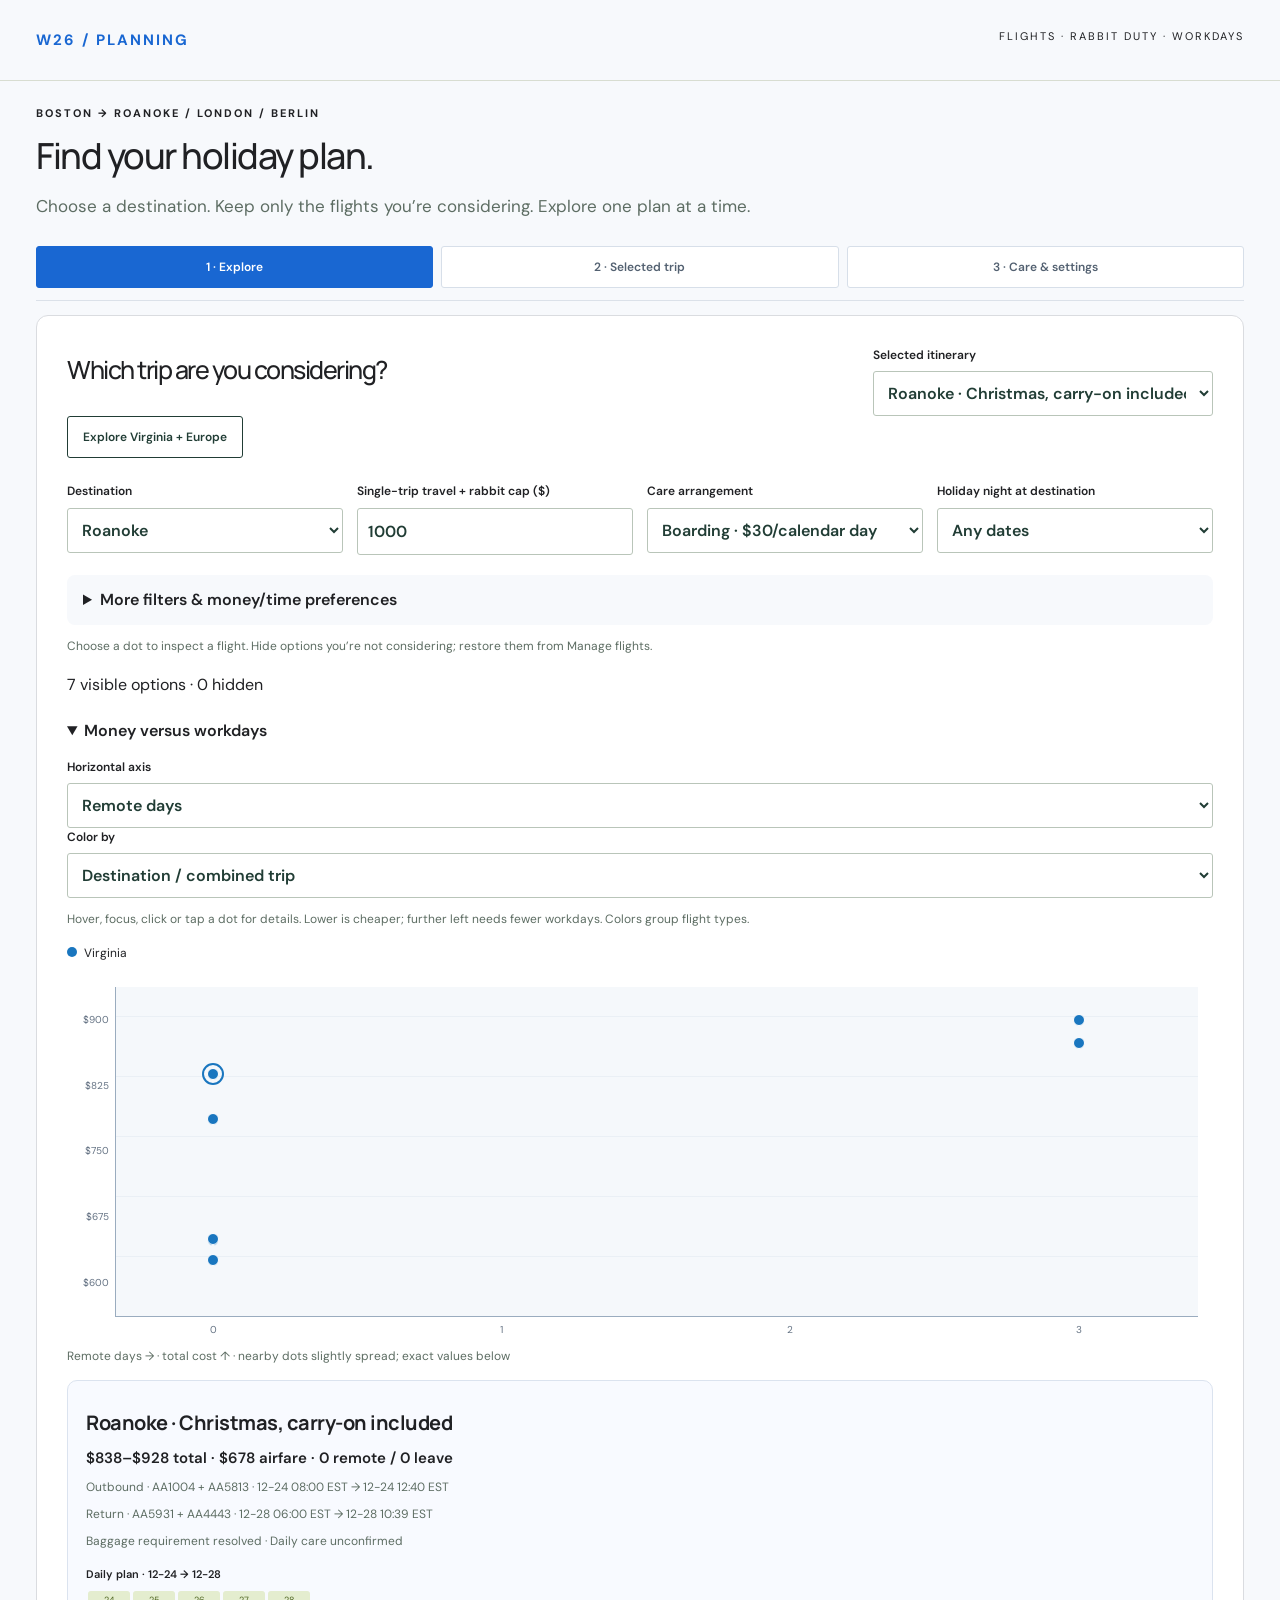
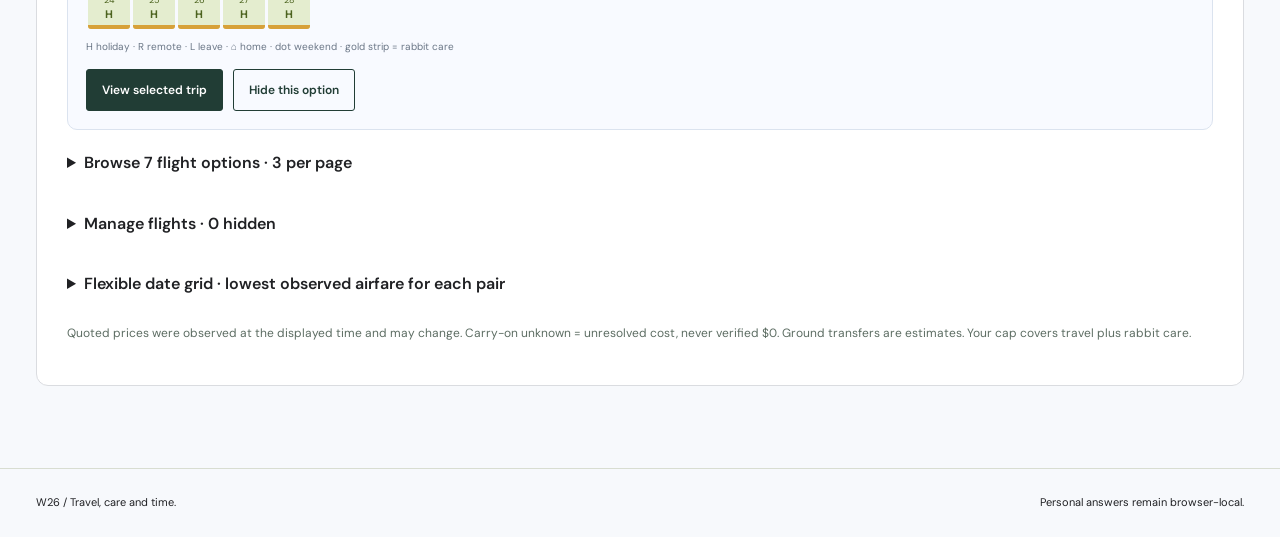
==== commit 2ff7e9ac: "Simplify planner navigation with hideable colored dots, daily timelines, axis ticks and combined Vir" ====
--- a/w26-planning/index.html
+++ b/w26-planning/index.html
@@ -1,18 +1,13 @@
-<!doctype html><html lang="en"><head><meta charset="utf-8"><meta name="viewport" content="width=device-width,initial-scale=1"><title>W26 / Flights, rabbit care & workdays</title><link rel="stylesheet" href="style.css"><script src="model.js" defer></script><script src="app.js" defer></script></head><body>
+<!DOCTYPE html><html lang="en"><head><meta charset="utf-8"><meta name="viewport" content="width=device-width,initial-scale=1"><title>W26 / Flights, rabbit care &amp; workdays</title><link rel="stylesheet" href="style.css?v=4"><script src="model.js?v=4" defer=""></script><script src="app.js?v=4" defer=""></script></head><body>
 <header><a class="wordmark" href="#">W26 / PLANNING</a><span>FLIGHTS · RABBIT DUTY · WORKDAYS</span></header>
-<main><section class="intro wide"><p class="eyebrow">BOSTON → ROANOKE / LONDON / BERLIN</p><h1>Flights worth taking.</h1><p class="lede">Flexible dates. Real flight options. See what a cheaper fare costs in remote days and time off.</p></section>
-<section class="wide panel"><div class="sectionhead"><div><p class="eyebrow">01 / CHOOSE AN ITINERARY</p><h2>Compare the complete journey.</h2></div><label>Selected itinerary<select id="selected"></select></label></div><div class="searchcontrols">
-<label>Destination<select id="destination"><option value="all">All destinations</option><option>Roanoke</option><option>London</option><option>Berlin</option></select></label>
-<label>Earliest departure<input type="date" id="departMin" value="2026-12-15"></label><label>Latest return<input type="date" id="returnMax" value="2027-01-12"></label>
-<label>Maximum leave/flex days<input type="number" id="maxLeave" min="0" max="30" value="15"></label><label>Maximum remote days<input type="number" id="maxRemote" min="0" max="30" value="20"></label>
-<label>Total combined travel + rabbit cap ($)<input id="budget" type="number" min="0" value="1000"></label><label>Care arrangement<select id="care"><option value="boarding">Boarding · $30/calendar day</option><option value="visits">Two professional visits/day</option><option value="friend">Daily friend + weekly professional</option></select></label><label>Holiday night at destination<select id="eventFilter"><option value="any">Any dates</option><option value="christmas">Christmas night</option><option value="nye">New Year’s Eve</option><option value="both">Both nights</option></select></label><label>Maximum stops each way<select id="maxStops"><option value="9">Any</option><option value="0">Nonstop</option><option value="1">1 stop</option></select></label><label class="check"><input id="withinBudget" type="checkbox">Within cap with baggage resolved (upper estimate)</label><label>Sort<select id="resultSort"><option value="total">Travel + rabbit cost</option><option value="fare">Airfare</option><option value="leave">Fewest leave days</option><option value="remote">Fewest remote days</option><option value="weighted">My money/time preference</option></select></label>
-<label>Value of avoiding 1 leave day ($)<input id="leaveValue" type="number" min="0" value="100"></label><label>Value of avoiding 1 remote day ($)<input id="remoteValue" type="number" min="0" value="0"></label>
-</div><p class="small">Day values affect optional ranking only, never your cash total. Change rabbit care below to see whether staying longer actually saves money. Click a flight row to compare the others against it.</p><p id="resultCount" aria-live="polite"></p><details open><summary>Explore money versus workdays · click a flight</summary><label>Horizontal axis<select id="tradeAxis"><option value="remote">Remote days</option><option value="leave">Leave/flex days</option><option value="away">Workdays away (remote + leave)</option></select></label><p class="small">Each button is a flight. Lower = cheaper; further left = fewer days. Uses lower transfer estimate; compare full ranges and unresolved care/baggage in results. Chart follows your filters.</p><div id="tradeChart"></div></details><div id="comparison" aria-live="polite"></div>
-<details open><summary>Flexible date grid · lowest observed airfare for each pair</summary><p class="small">Choose a destination above. Empty cells mean unsearched, not expensive or unavailable. Search links open Google Flights; they are not fare quotes. This is a growing research shortlist, not a complete inventory.</p><div id="dateGrid"></div></details>
+<main><section class="intro wide"><p class="eyebrow">BOSTON → ROANOKE / LONDON / BERLIN</p><h1>Find your holiday plan.</h1><p class="lede">Choose a destination. Keep only the flights you’re considering. Explore one plan at a time.</p></section><nav class="viewnav" aria-label="Planner sections"><button type="button" data-tab="explore" aria-controls="view-explore" aria-pressed="true">1 · Explore</button><button type="button" data-tab="trip" aria-controls="view-trip" aria-pressed="false">2 · Selected trip</button><button type="button" data-tab="settings" aria-controls="view-settings" aria-pressed="false">3 · Care &amp; settings</button></nav><p id="status" role="status" class="wide"></p><div id="view-explore" class="viewpane wide"><section class="wide panel"><div class="sectionhead"><div><h2>Which trip are you considering?</h2></div><label class="selectedlabel">Selected itinerary<select id="selected"></select></label></div><button id="exploreCombo" class="secondary">Explore Virginia + Europe</button><div class="searchcontrols">
+<label>Destination<select id="destination"><option value="all">All destinations</option><option>Roanoke</option><option>London</option><option>Berlin</option><option>Virginia + Europe</option></select></label>
+
+
+<label>Single-trip travel + rabbit cap ($)<input id="budget" type="number" min="0" value="1000"></label><label>Care arrangement<select id="care"><option value="boarding">Boarding · $30/calendar day</option><option value="visits">Two professional visits/day</option><option value="friend">Daily friend + weekly professional</option></select></label><label>Holiday night at destination<select id="eventFilter"><option value="any">Any dates</option><option value="christmas">Christmas night</option><option value="nye">New Year’s Eve</option><option value="both">Both nights</option></select></label>
+
+<label id="combinedBudgetLabel" hidden="">Combined-trip cap ($)<input id="combinedBudget" type="number" min="0" value="1500"></label></div><details class="advanced"><summary>More filters &amp; money/time preferences</summary><div class="searchcontrols"><label>Earliest departure<input type="date" id="departMin" value="2026-12-15"></label><label>Latest return<input type="date" id="returnMax" value="2027-01-12"></label><label>Maximum leave/flex days<input type="number" id="maxLeave" min="0" max="30" value="15"></label><label>Maximum remote days<input type="number" id="maxRemote" min="0" max="30" value="20"></label><label>Maximum stops each way<select id="maxStops"><option value="9">Any</option><option value="0">Nonstop</option><option value="1">1 stop</option></select></label><label class="check"><input id="withinBudget" type="checkbox">Within cap with baggage resolved (upper estimate)</label><label>Sort<select id="resultSort"><option value="total">Travel + rabbit cost</option><option value="fare">Airfare</option><option value="leave">Fewest leave days</option><option value="remote">Fewest remote days</option><option value="weighted">My money/time preference</option></select></label><label>Value of avoiding 1 leave day ($)<input id="leaveValue" type="number" min="0" value="100"></label><label>Value of avoiding 1 remote day ($)<input id="remoteValue" type="number" min="0" value="0"></label></div></details><p class="small">Choose a dot to inspect a flight. Hide options you’re not considering; restore them from Manage flights.</p><p id="resultCount" aria-live="polite"></p><details open=""><summary>Money versus workdays</summary><label>Horizontal axis<select id="tradeAxis"><option value="remote">Remote days</option><option value="leave">Leave/flex days</option><option value="away">Workdays away (remote + leave)</option></select></label><label>Color by<select id="colorBy"><option value="route">Destination / combined trip</option><option value="stops">Nonstop / connecting / combined</option></select></label><p class="small">Hover, focus, click or tap a dot for details. Lower is cheaper; further left needs fewer workdays. Colors group flight types.</p><div id="chartLegend" class="chartlegend"></div><div id="tradeChart"></div><div id="pointInfo" class="pointinfo" aria-live="polite"></div></details><details id="resultsDisclosure"><summary id="resultsSummary">Browse flight cards</summary><div id="comparison" aria-live="polite"></div><div id="resultPager" class="actions"></div></details><details id="manageDisclosure"><summary id="manageSummary">Manage flights</summary><p class="small">Uncheck flights to hide them everywhere. Your shortlist stays in this browser.</p><div id="manageFlights"></div><button id="restoreFlights" class="secondary">Restore hidden flights</button></details>
+<details><summary>Flexible date grid · lowest observed airfare for each pair</summary><p class="small">Choose a destination above. Empty cells mean unsearched, not expensive or unavailable. Search links open Google Flights; they are not fare quotes. This is a growing research shortlist, not a complete inventory.</p><div id="dateGrid"></div></details>
 <p class="small">Quoted prices were observed at the displayed time and may change. Carry-on unknown = unresolved cost, never verified $0. Ground transfers are estimates. Your cap covers travel plus rabbit care.</p>
-</section>
-<section class="wide panel"><div class="sectionhead"><div><p class="eyebrow">SELECTED FLIGHT / DETAILS</p><h2 id="tripTitle">Selected trip</h2></div><span id="quoteTag" class="pill"></span></div><p id="tripNote"></p><div id="journey"></div><div id="quote"></div><details><summary>Adjust travel costs and record quote evidence</summary><div class="fields"><label>Manual fare override ($, blank = source)<input id="fareOverride" type="number" min="0"></label><label>Ground transfers low ($)<input id="groundLow" type="number" min="0"></label><label>Ground transfers high ($)<input id="groundHigh" type="number" min="0"></label><label>Baggage allowance ($)<input id="bagAllowance" type="number" min="0"></label></div><label class="check"><input id="bagsConfirmed" type="checkbox">Required bag verified: 1 cabin carry-on for ≥3 nights, personal item baseline for shorter trips; fee included above</label><label>Private quote evidence / unresolved details<textarea id="quoteNotes" placeholder="Exact fare, link, timestamp, bag and refund terms; identify any user-entered override"></textarea></label></details></section>
-<section class="wide panel"><div class="sectionhead"><div><p class="eyebrow">03 / THE DAYS YOU NEED</p><h2>Holiday, remote or leave?</h2></div><p id="workCounts"></p></div><div class="fields"><label>Closure starts<input id="holidayStart" type="date" value="2026-12-24"></label><label>Closure ends, inclusive<input id="holidayEnd" type="date" value="2026-12-31"></label><label>Boston work start (hour)<input id="workStart" type="number" min="0" max="22" value="9"></label><label>Boston work end (hour)<input id="workEnd" type="number" min="1" max="23" value="17"></label><label>Pre-departure travel + airport buffer (hours)<input id="leadHours" type="number" min="0" max="24" step="0.5" value="3"></label><label>Arrival to home/work buffer (hours)<input id="arrivalHours" type="number" min="0" max="24" step="0.5" value="1.5"></label></div><label class="check"><input id="jan1Off" type="checkbox">Jan 1 is confirmed as an additional employer holiday</label><p class="small">Dec 24–31 is the example closure, inclusive. Jan 1 remains a workday unless confirmed above. Workdays use Boston time, Monday–Friday. A travel overlap suggests leave/flex; a day outside the closure without overlap is a remote candidate, subject to approval. Buffers include ground travel. Remote work on a flight is not assumed.</p><div id="calendar" class="calendar" aria-live="polite"></div><p id="overlap"></p><div id="dayOverrides"></div></section>
-<section class="panel"><p class="eyebrow">04 / RABBIT DUTY</p><h2>Care for the whole absence.</h2><div class="fields two"><label>Care transfer cost ($)<input id="careTransfer" type="number" min="0" value="0"></label><label>Holiday-rated care days<input id="holidayCareDays" type="number" min="0" value="2"></label><label>Weekly professional rate ($)<input id="supplementRate" type="number" min="0" value="40"></label><label>Paid friend care, whole trip ($)<input id="friendCareCost" type="number" min="0" value="0"></label><label>Additional care days<input id="extraCareDays" type="number" min="0" max="30" value="0"></label></div><label class="check"><input id="careConfirmed" type="checkbox">Daily coverage, backup and dates confirmed</label><div id="careSummary" aria-live="polite"></div><p class="small">Boarding: published $30/day, availability unknown. Two daily visits: $60/day + $20/holiday-rated day + $15 first meeting. Friend plan: daily care plus one professional visit per started week. Care transfers are additional. Food/supplies ordinarily used at home are excluded.</p><p class="small">Late arrivals may extend care into the next day. Buffers automatically account for this; add extra days for boarding dropoff/delays. Weekly professional visits alone cannot cover a rabbit’s daily needs. Rabbit travel to Virginia remains unverified; all quoted flight plans leave the rabbit with care at home.</p></section>
-<section class="panel"><p class="eyebrow">05 / PRIVATE CONSTRAINTS</p><h2>Keep the handoff useful.</h2><label>Top priorities<textarea id="priorities" placeholder="Christmas invitation, one friend visit, NYE away…"></textarea></label><label>Work approvals / required meetings<textarea id="work" placeholder="Actual closure, remote approval, required Boston meeting hours"></textarea></label><label>Host and daily care confirmations<textarea id="confirmations"></textarea></label><label>Travel limits / entry checks<textarea id="limits"></textarea></label><div class="actions"><button id="export">Export private JSON</button><label class="filebutton">Import private JSON<input id="import" type="file" accept=".json,application/json"></label><button id="prompt">Copy LLM handoff</button></div><p id="status" role="status"></p><p class="small">Private answers save in this browser only. No background LLM calls. Export to carry the plan to another device/harness. Version 1 imports migrate notes/budget but discard old daily/gift costs and keep only compatible itinerary inputs.</p></section>
-<section class="wide panel"><p class="eyebrow">06 / STILL UNPRICED</p><div id="unresolved"></div><h2>Sources & operation</h2><div id="sources"></div><p><a href="https://github.com/Ngort/Ngort.github.io/blob/master/w26-planning/README.md">Operation & LLM calls</a> · <a href="https://github.com/Ngort/Ngort.github.io/blob/master/w26-planning/AGENTS.md">Agent contract</a> · <a href="plan.schema.json">Working-state schema</a></p></section></main><footer>W26 / Travel, care and time. <span>Personal answers remain browser-local.</span></footer></body></html>
+</section></div><div id="view-trip" class="viewpane wide" hidden=""><section class="wide panel"><div class="sectionhead"><div><p class="eyebrow">SELECTED FLIGHT / DETAILS</p><h2 id="tripTitle">Selected trip</h2></div><span id="quoteTag" class="pill"></span></div><p id="tripNote"></p><div id="journey"></div><div id="quote"></div><details><summary>Adjust travel costs and record quote evidence</summary><div class="fields"><label>Manual fare override ($, blank = source)<input id="fareOverride" type="number" min="0"></label><label>Ground transfers low ($)<input id="groundLow" type="number" min="0"></label><label>Ground transfers high ($)<input id="groundHigh" type="number" min="0"></label><label>Baggage allowance ($)<input id="bagAllowance" type="number" min="0"></label></div><label class="check"><input id="bagsConfirmed" type="checkbox">Required bag verified: 1 cabin carry-on for ≥3 nights, personal item baseline for shorter trips; fee included above</label><label>Private quote evidence / unresolved details<textarea id="quoteNotes" placeholder="Exact fare, link, timestamp, bag and refund terms; identify any user-entered override"></textarea></label></details></section><section class="wide panel"><div class="sectionhead"><div><p class="eyebrow">03 / THE DAYS YOU NEED</p><h2>Holiday, remote or leave?</h2></div><p id="workCounts"></p></div><div class="fields"><label>Closure starts<input id="holidayStart" type="date" value="2026-12-24"></label><label>Closure ends, inclusive<input id="holidayEnd" type="date" value="2026-12-31"></label><label>Boston work start (hour)<input id="workStart" type="number" min="0" max="22" value="9"></label><label>Boston work end (hour)<input id="workEnd" type="number" min="1" max="23" value="17"></label><label>Pre-departure travel + airport buffer (hours)<input id="leadHours" type="number" min="0" max="24" step="0.5" value="3"></label><label>Arrival to home/work buffer (hours)<input id="arrivalHours" type="number" min="0" max="24" step="0.5" value="1.5"></label></div><label class="check"><input id="jan1Off" type="checkbox">Jan 1 is confirmed as an additional employer holiday</label><p class="small">Dec 24–31 is the example closure, inclusive. Jan 1 remains a workday unless confirmed above. Workdays use Boston time, Monday–Friday. A travel overlap suggests leave/flex; a day outside the closure without overlap is a remote candidate, subject to approval. Buffers include ground travel. Remote work on a flight is not assumed.</p><div id="calendar" class="calendar" aria-live="polite"></div><p id="overlap"></p><div id="dayOverrides"></div></section></div><div id="view-settings" class="viewpane wide" hidden=""><section class="panel"><p class="eyebrow">04 / RABBIT DUTY</p><h2>Care for the whole absence.</h2><div class="fields two"><label>Care transfer cost ($)<input id="careTransfer" type="number" min="0" value="0"></label><label>Holiday-rated care days<input id="holidayCareDays" type="number" min="0" value="2"></label><label>Weekly professional rate ($)<input id="supplementRate" type="number" min="0" value="40"></label><label>Paid friend care, whole trip ($)<input id="friendCareCost" type="number" min="0" value="0"></label><label>Additional care days<input id="extraCareDays" type="number" min="0" max="30" value="0"></label></div><label class="check"><input id="careConfirmed" type="checkbox">Daily coverage, backup and dates confirmed</label><div id="careSummary" aria-live="polite"></div><p class="small">Boarding: published $30/day, availability unknown. Two daily visits: $60/day + $20/holiday-rated day + $15 first meeting. Friend plan: daily care plus one professional visit per started week. Care transfers are additional. Food/supplies ordinarily used at home are excluded.</p><p class="small">Late arrivals may extend care into the next day. Buffers automatically account for this; add extra days for boarding dropoff/delays. Weekly professional visits alone cannot cover a rabbit’s daily needs. Rabbit travel to Virginia remains unverified; all quoted flight plans leave the rabbit with care at home.</p></section><section class="panel"><p class="eyebrow">05 / PRIVATE CONSTRAINTS</p><h2>Keep the handoff useful.</h2><label>Top priorities<textarea id="priorities" placeholder="Christmas invitation, one friend visit, NYE away…"></textarea></label><label>Work approvals / required meetings<textarea id="work" placeholder="Actual closure, remote approval, required Boston meeting hours"></textarea></label><label>Host and daily care confirmations<textarea id="confirmations"></textarea></label><label>Travel limits / entry checks<textarea id="limits"></textarea></label><div class="actions"><button id="export">Export private JSON</button><label class="filebutton">Import private JSON<input id="import" type="file" accept=".json,application/json"></label><button id="prompt">Copy LLM handoff</button></div><p class="small">Private answers save in this browser only. No background LLM calls. Export to carry the plan to another device/harness. Version 1 imports migrate notes/budget but discard old daily/gift costs and keep only compatible itinerary inputs.</p></section><section class="wide panel"><p class="eyebrow">06 / STILL UNPRICED</p><div id="unresolved"></div><h2>Sources &amp; operation</h2><div id="sources"></div><p><a href="https://github.com/Ngort/Ngort.github.io/blob/master/w26-planning/README.md">Operation &amp; LLM calls</a> · <a href="https://github.com/Ngort/Ngort.github.io/blob/master/w26-planning/AGENTS.md">Agent contract</a> · <a href="plan.schema.json">Working-state schema</a></p></section></div></main><footer>W26 / Travel, care and time. <span>Personal answers remain browser-local.</span></footer>
+</body></html>
--- a/w26-planning/style.css
+++ b/w26-planning/style.css
@@ -5,3 +5,5 @@
 body{background:#f7f9fc;color:#202124}.intro.wide{padding:35px 0 0}.intro h1{font-size:44px;margin-bottom:12px}.intro .lede{font-size:17px}.panel{border-color:#dadce0;background:white;border-radius:12px}.searchcontrols{display:grid;grid-template-columns:repeat(4,1fr);gap:14px;margin:20px 0}.flightresult{border:1px solid #dadce0;border-radius:10px;margin:12px 0;padding:18px}.selectedresult{border:2px solid #1a73e8;padding:17px}.resulthead{display:flex;justify-content:space-between;gap:12px;margin-bottom:15px}.resultmain{display:grid;grid-template-columns:1.7fr 1fr 1.2fr;gap:20px;align-items:center}.resultleg{display:flex;flex-direction:column;margin:10px 0;font-size:13px}.resultleg b{font-size:18px;font-weight:500}.resultleg small,.resultsource small{color:#666}.resultdays,.resultprice{display:flex;flex-direction:column;gap:6px;font-size:13px}.resultprice{text-align:right}.resultprice strong{font-size:27px;font-weight:500}.resultprice button{background:#e8f0fe;color:#1967d2;border:0;margin-top:7px}.resultdelta{font-size:12px;background:#f6f8fc;padding:10px;margin:12px 0}.resultsource{display:flex;gap:16px;flex-wrap:wrap;font-size:12px}.resultsource small{flex-basis:100%}.gridscroll{overflow-x:auto;margin:18px 0}.datetable{border-collapse:collapse;width:100%;font-size:12px}.datetable td,.datetable th{padding:8px;border:1px solid #e1e5ec;text-align:center;min-width:65px}.datetable button{background:#e8f0fe;color:#1967d2;border:0;padding:7px;font-size:12px}.datetable a{color:#758399}.datetable th{background:#f5f7fa}.wordmark{color:#1967d2}a{color:#1967d2}@media(max-width:800px){.searchcontrols{grid-template-columns:1fr 1fr}.resultmain{grid-template-columns:1.3fr 1fr}.resultdays{grid-column:1/-1;grid-row:2;flex-direction:row;flex-wrap:wrap;gap:15px}.resulthead{flex-direction:column;gap:2px}.resultprice b{font-size:12px}.flightresult{padding:12px}.intro h1{font-size:35px}}@media(max-width:420px){.resultmain{grid-template-columns:1fr}.resultprice{text-align:left}.resultdays{grid-row:auto}.searchcontrols{grid-template-columns:1fr 1fr}.resultleg b{font-size:16px}}
 
 .tradeplot{height:300px;position:relative;margin:20px 0 0;border-left:1px solid #9aacbf;border-bottom:1px solid #9aacbf;background:repeating-linear-gradient(to top,#f5f8fb 0,#f5f8fb 59px,#dfe7ef 60px)}.tradepoint{position:absolute;transform:translate(-50%,50%);font-size:11px;padding:6px 8px;border-radius:20px;background:white;color:#185abc;border:1px solid #a5bfe3;white-space:nowrap;z-index:1}.tradepoint:hover,.tradepoint:focus,.activepoint{background:#185abc;color:white;z-index:3}.capline{position:absolute;left:0;right:0;border-top:1px dashed #b66b1e;font-size:10px;color:#8b4c0e}.pending{color:#98621b}.resulthead{flex-wrap:wrap}.resultprice small{max-width:240px}.tradeplot:focus-within{outline:1px solid #dce6f3}@media(max-width:600px){.tradepoint{font-size:9px;padding:5px}.tradeplot{height:260px}}
+/* Focused navigation and progressive disclosure. */
+[hidden]{display:none!important}.viewpane{min-width:0}.viewpane>.panel{margin-bottom:22px}.viewnav{grid-column:1/-1;display:flex;gap:8px;position:sticky;top:0;z-index:10;background:#f7f9fc;padding:12px 0;border-bottom:1px solid #dbe1e9}.viewnav button{background:white;color:#536171;border-color:#d7dfe9;flex:1}.viewnav button[aria-pressed=true]{background:#1967d2;color:white;border-color:#1967d2}.intro.wide{padding-top:24px}.intro h1{font-size:36px}.intro .eyebrow{margin-bottom:12px}.intro .lede{margin-bottom:0}main{gap:14px}.advanced{background:#f7f9fc;border-radius:8px;padding:12px 16px}.advanced summary{margin-bottom:0}.advanced[open] summary{margin-bottom:12px}#exploreCombo{margin-bottom:4px}.pointinfo{padding:18px;border:1px solid #dbe3ef;border-radius:10px;background:#f8faff;margin-top:14px;min-height:150px}.pointinfo h3{font-size:20px;letter-spacing:-.5px}.pointinfo p{margin:8px 0}.pointsummary{font-weight:600;font-size:15px}.chartlegend{display:flex;gap:20px;flex-wrap:wrap;font-size:12px;margin-top:14px}.chartlegend span:before{content:'';display:inline-block;width:10px;height:10px;border-radius:50%;background:var(--dot);margin-right:7px}.tradeplot{margin:24px 15px 30px 48px;height:330px}.tradepoint,.tradepoint:hover,.tradepoint:focus,.tradepoint.activepoint{width:30px;height:30px;min-height:30px;border:0;padding:0;border-radius:50%;background:transparent;box-shadow:none;font-size:0;transform:translate(-50%,50%)}.tradepoint:before{content:'';position:absolute;width:12px;height:12px;left:9px;top:9px;border-radius:50%;background:var(--dot);border:1px solid white;box-sizing:border-box}.tradepoint:hover:before,.tradepoint:focus:before{width:16px;height:16px;left:7px;top:7px}.tradepoint.activepoint:after{content:'';position:absolute;inset:4px;border:2px solid var(--dot);border-radius:50%}.tradepoint:focus-visible{outline:2px solid #213d35;outline-offset:1px}.ytick{position:absolute;right:calc(100% + 7px);transform:translateY(50%);font-size:10px;color:#657384}.xtick{position:absolute;top:calc(100% + 6px);transform:translateX(-50%);font-size:10px;color:#657384}.capline{pointer-events:none}#resultPager{align-items:center;justify-content:center;font-size:12px}button:disabled{opacity:.4;cursor:default}.manageitem{display:flex;align-items:center;gap:10px;padding:10px 0;border-bottom:1px solid #e5e8ed;font-weight:400}.manageitem input{flex:0 0 auto;width:18px;height:18px;margin:0}#manageFlights{max-height:320px;overflow-y:auto}.minitimeline{margin:14px 0;min-width:0}.timelinetitle{font-size:11px;font-weight:600;margin:4px 0!important}.timelinestrip{display:flex;gap:3px;overflow-x:auto;padding:4px 2px 6px}.timelineday{display:flex;flex:1 0 23px;max-width:42px;min-width:23px;flex-direction:column;align-items:center;border-radius:3px;background:#f0f2f6;color:#637082;line-height:1.4;padding-top:3px}.timelineday small{font-size:9px}.timelineday b{font-size:11px}.timelineday i{width:100%;height:4px;margin-top:3px;border-radius:0 0 3px 3px}.careyes{background:#d7a139}.careno{background:transparent}.timelineday.holiday{background:#e4edcf;color:#4c631f}.timelineday.remote{background:#dceee9;color:#1d634e}.timelineday.leave{background:#f9e2da;color:#92442a}.timelineday.home{background:#eef0f4;color:#3d4b5a}.timelinelegend{font-size:10px!important;color:#6a7686;margin:4px 0!important}.selectedlabel{max-width:340px}.sectionhead h2{font-size:25px}.viewpane>section{width:100%}#status:empty{display:none}@media(max-width:650px){.viewnav{position:sticky;gap:4px;padding:8px 0}.viewnav button{padding:9px 6px;font-size:11px}.tradeplot{height:280px;margin-left:42px;margin-right:8px}.pointinfo{padding:12px}.searchcontrols{grid-template-columns:1fr 1fr}.viewpane .panel{padding:16px}.intro h1{font-size:30px}.selectedlabel{max-width:100%}.sectionhead h2{font-size:23px}.chartlegend{gap:12px}.timelinelegend{line-height:1.5}main{display:block}.viewnav{margin-bottom:14px}}
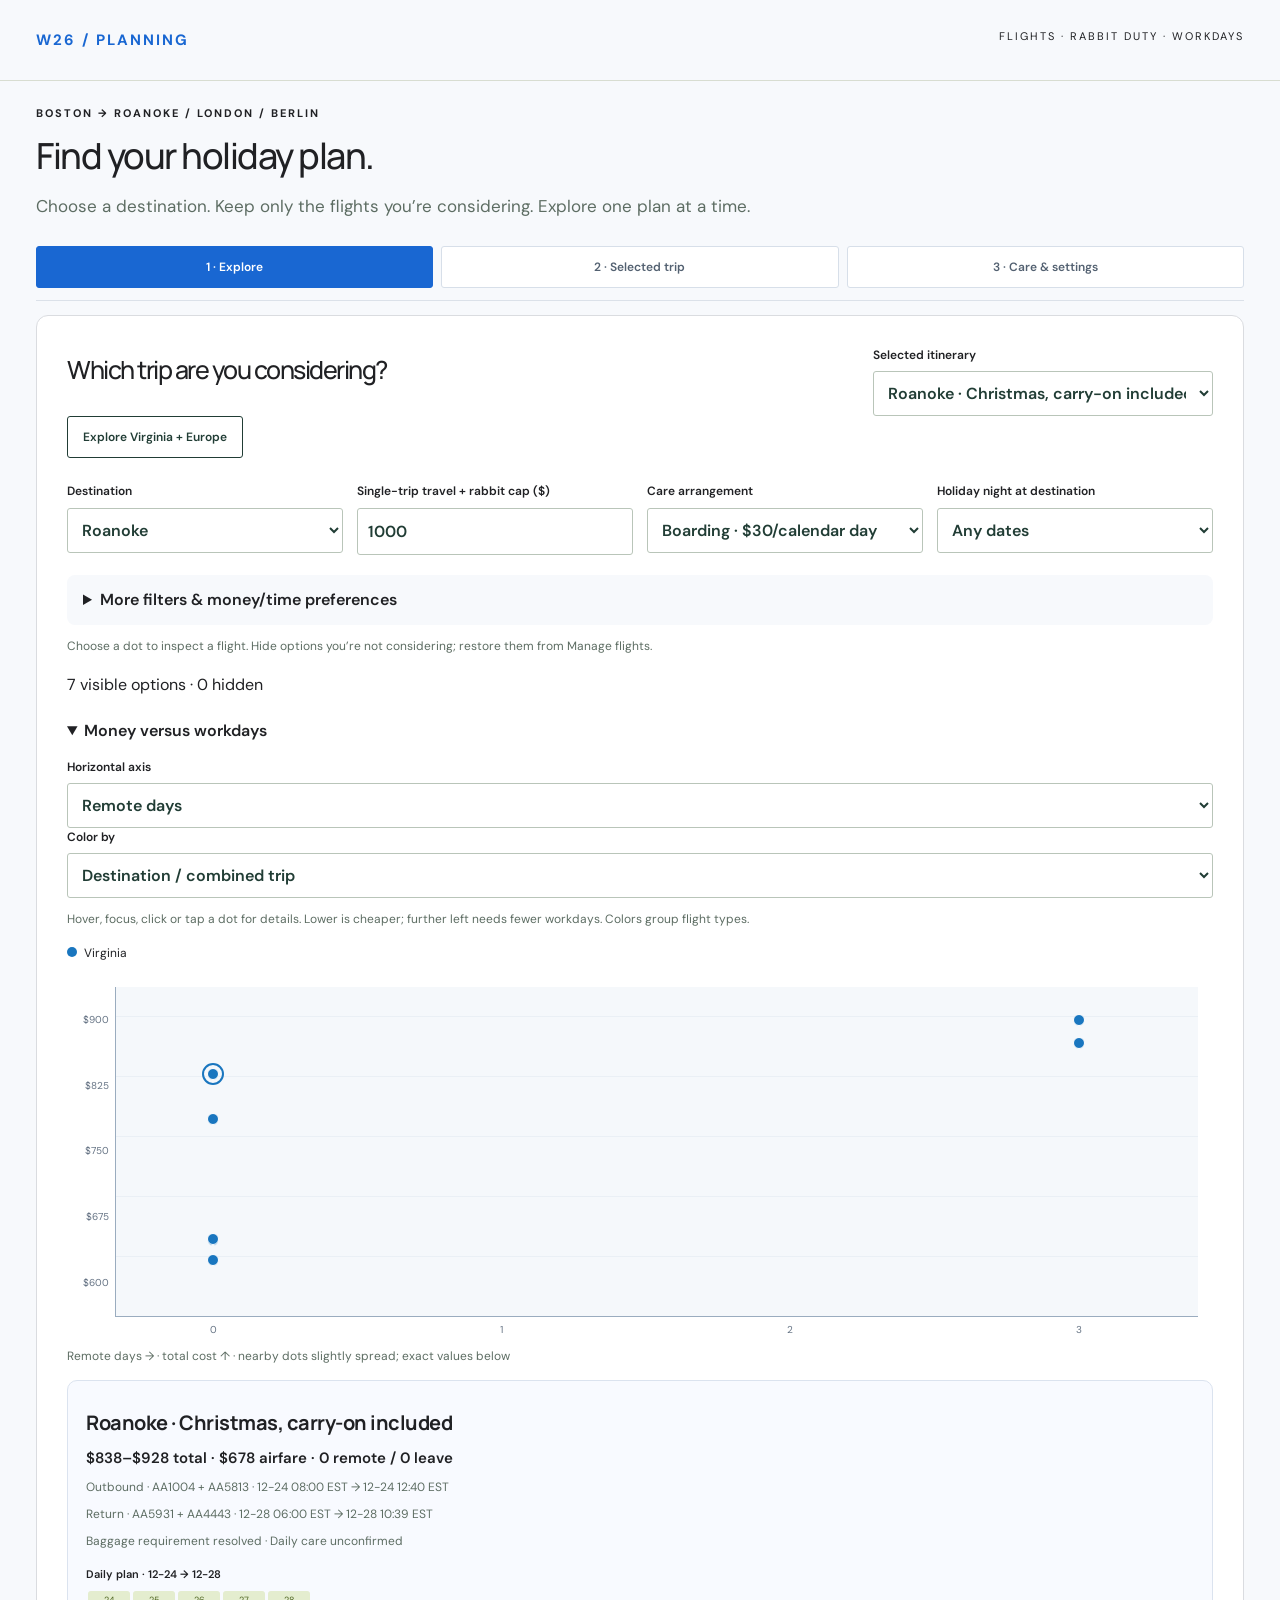
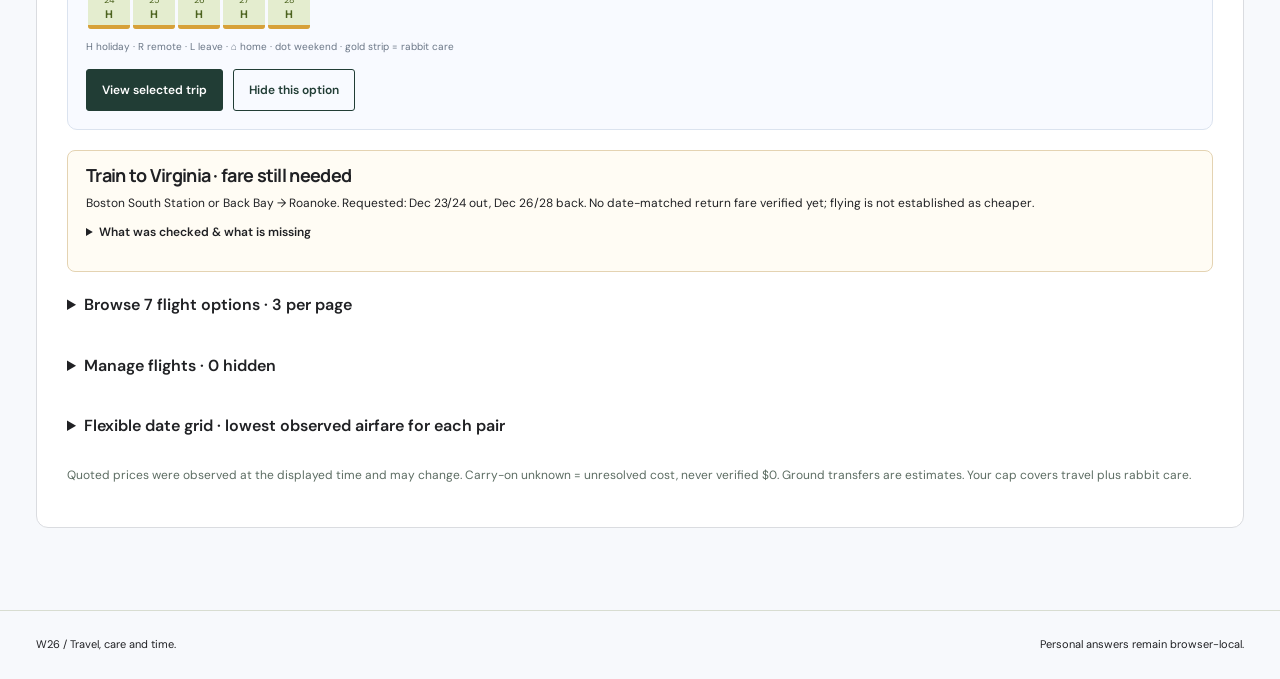
==== commit 9527f220: "Expose rail comparison gaps and dated search evidence without presenting generic fares as holiday qu" ====
--- a/w26-planning/index.html
+++ b/w26-planning/index.html
@@ -1,4 +1,4 @@
-<!DOCTYPE html><html lang="en"><head><meta charset="utf-8"><meta name="viewport" content="width=device-width,initial-scale=1"><title>W26 / Flights, rabbit care &amp; workdays</title><link rel="stylesheet" href="style.css?v=4"><script src="model.js?v=4" defer=""></script><script src="app.js?v=4" defer=""></script></head><body>
+<!DOCTYPE html><html lang="en"><head><meta charset="utf-8"><meta name="viewport" content="width=device-width,initial-scale=1"><title>W26 / Flights, rabbit care &amp; workdays</title><link rel="stylesheet" href="style.css?v=5"><script src="model.js?v=5" defer=""></script><script src="app.js?v=5" defer=""></script></head><body>
 <header><a class="wordmark" href="#">W26 / PLANNING</a><span>FLIGHTS · RABBIT DUTY · WORKDAYS</span></header>
 <main><section class="intro wide"><p class="eyebrow">BOSTON → ROANOKE / LONDON / BERLIN</p><h1>Find your holiday plan.</h1><p class="lede">Choose a destination. Keep only the flights you’re considering. Explore one plan at a time.</p></section><nav class="viewnav" aria-label="Planner sections"><button type="button" data-tab="explore" aria-controls="view-explore" aria-pressed="true">1 · Explore</button><button type="button" data-tab="trip" aria-controls="view-trip" aria-pressed="false">2 · Selected trip</button><button type="button" data-tab="settings" aria-controls="view-settings" aria-pressed="false">3 · Care &amp; settings</button></nav><p id="status" role="status" class="wide"></p><div id="view-explore" class="viewpane wide"><section class="wide panel"><div class="sectionhead"><div><h2>Which trip are you considering?</h2></div><label class="selectedlabel">Selected itinerary<select id="selected"></select></label></div><button id="exploreCombo" class="secondary">Explore Virginia + Europe</button><div class="searchcontrols">
 <label>Destination<select id="destination"><option value="all">All destinations</option><option>Roanoke</option><option>London</option><option>Berlin</option><option>Virginia + Europe</option></select></label>
@@ -6,7 +6,7 @@
 
 <label>Single-trip travel + rabbit cap ($)<input id="budget" type="number" min="0" value="1000"></label><label>Care arrangement<select id="care"><option value="boarding">Boarding · $30/calendar day</option><option value="visits">Two professional visits/day</option><option value="friend">Daily friend + weekly professional</option></select></label><label>Holiday night at destination<select id="eventFilter"><option value="any">Any dates</option><option value="christmas">Christmas night</option><option value="nye">New Year’s Eve</option><option value="both">Both nights</option></select></label>
 
-<label id="combinedBudgetLabel" hidden="">Combined-trip cap ($)<input id="combinedBudget" type="number" min="0" value="1500"></label></div><details class="advanced"><summary>More filters &amp; money/time preferences</summary><div class="searchcontrols"><label>Earliest departure<input type="date" id="departMin" value="2026-12-15"></label><label>Latest return<input type="date" id="returnMax" value="2027-01-12"></label><label>Maximum leave/flex days<input type="number" id="maxLeave" min="0" max="30" value="15"></label><label>Maximum remote days<input type="number" id="maxRemote" min="0" max="30" value="20"></label><label>Maximum stops each way<select id="maxStops"><option value="9">Any</option><option value="0">Nonstop</option><option value="1">1 stop</option></select></label><label class="check"><input id="withinBudget" type="checkbox">Within cap with baggage resolved (upper estimate)</label><label>Sort<select id="resultSort"><option value="total">Travel + rabbit cost</option><option value="fare">Airfare</option><option value="leave">Fewest leave days</option><option value="remote">Fewest remote days</option><option value="weighted">My money/time preference</option></select></label><label>Value of avoiding 1 leave day ($)<input id="leaveValue" type="number" min="0" value="100"></label><label>Value of avoiding 1 remote day ($)<input id="remoteValue" type="number" min="0" value="0"></label></div></details><p class="small">Choose a dot to inspect a flight. Hide options you’re not considering; restore them from Manage flights.</p><p id="resultCount" aria-live="polite"></p><details open=""><summary>Money versus workdays</summary><label>Horizontal axis<select id="tradeAxis"><option value="remote">Remote days</option><option value="leave">Leave/flex days</option><option value="away">Workdays away (remote + leave)</option></select></label><label>Color by<select id="colorBy"><option value="route">Destination / combined trip</option><option value="stops">Nonstop / connecting / combined</option></select></label><p class="small">Hover, focus, click or tap a dot for details. Lower is cheaper; further left needs fewer workdays. Colors group flight types.</p><div id="chartLegend" class="chartlegend"></div><div id="tradeChart"></div><div id="pointInfo" class="pointinfo" aria-live="polite"></div></details><details id="resultsDisclosure"><summary id="resultsSummary">Browse flight cards</summary><div id="comparison" aria-live="polite"></div><div id="resultPager" class="actions"></div></details><details id="manageDisclosure"><summary id="manageSummary">Manage flights</summary><p class="small">Uncheck flights to hide them everywhere. Your shortlist stays in this browser.</p><div id="manageFlights"></div><button id="restoreFlights" class="secondary">Restore hidden flights</button></details>
+<label id="combinedBudgetLabel" hidden="">Combined-trip cap ($)<input id="combinedBudget" type="number" min="0" value="1500"></label></div><details class="advanced"><summary>More filters &amp; money/time preferences</summary><div class="searchcontrols"><label>Earliest departure<input type="date" id="departMin" value="2026-12-15"></label><label>Latest return<input type="date" id="returnMax" value="2027-01-12"></label><label>Maximum leave/flex days<input type="number" id="maxLeave" min="0" max="30" value="15"></label><label>Maximum remote days<input type="number" id="maxRemote" min="0" max="30" value="20"></label><label>Maximum stops each way<select id="maxStops"><option value="9">Any</option><option value="0">Nonstop</option><option value="1">1 stop</option></select></label><label class="check"><input id="withinBudget" type="checkbox">Within cap with baggage resolved (upper estimate)</label><label>Sort<select id="resultSort"><option value="total">Travel + rabbit cost</option><option value="fare">Airfare</option><option value="leave">Fewest leave days</option><option value="remote">Fewest remote days</option><option value="weighted">My money/time preference</option></select></label><label>Value of avoiding 1 leave day ($)<input id="leaveValue" type="number" min="0" value="100"></label><label>Value of avoiding 1 remote day ($)<input id="remoteValue" type="number" min="0" value="0"></label></div></details><p class="small">Choose a dot to inspect a flight. Hide options you’re not considering; restore them from Manage flights.</p><p id="resultCount" aria-live="polite"></p><details open=""><summary>Money versus workdays</summary><label>Horizontal axis<select id="tradeAxis"><option value="remote">Remote days</option><option value="leave">Leave/flex days</option><option value="away">Workdays away (remote + leave)</option></select></label><label>Color by<select id="colorBy"><option value="route">Destination / combined trip</option><option value="stops">Nonstop / connecting / combined</option></select></label><p class="small">Hover, focus, click or tap a dot for details. Lower is cheaper; further left needs fewer workdays. Colors group flight types.</p><div id="chartLegend" class="chartlegend"></div><div id="tradeChart"></div><div id="pointInfo" class="pointinfo" aria-live="polite"></div></details><aside id="railAlternative" class="railalternative" hidden><h3>Train to Virginia · fare still needed</h3><p>Boston South Station or Back Bay → Roanoke. Requested: Dec 23/24 out, Dec 26/28 back. No date-matched return fare verified yet; flying is not established as cheaper.</p><details><summary>What was checked & what is missing</summary><p>Amtrak booking pages did not expose selected fares through the available tools. Wanderu dated searches were inaccessible; its public route page and Busbud showed older trips. Generic “from” prices are not Christmas quotes. Exact holiday schedules, availability, full fares and refund terms remain unverified.</p><p>One ordinary cabin carry-on fits Amtrak’s published allowance. Rabbit care remains a separate requirement. No invented fare is plotted on the cost chart.</p><p><a href="https://www.amtrak.com/tickets/departure.html" target="_blank" rel="noopener noreferrer">Amtrak booking</a> · <a href="https://www.wanderu.com/en-us/train/us-ma/boston/us-va/roanoke/" target="_blank" rel="noopener noreferrer">Wanderu route</a> · <a href="https://www.amtrak.com/carry-on-baggage" target="_blank" rel="noopener noreferrer">Baggage policy</a></p></details></aside><details id="resultsDisclosure"><summary id="resultsSummary">Browse flight cards</summary><div id="comparison" aria-live="polite"></div><div id="resultPager" class="actions"></div></details><details id="manageDisclosure"><summary id="manageSummary">Manage flights</summary><p class="small">Uncheck flights to hide them everywhere. Your shortlist stays in this browser.</p><div id="manageFlights"></div><button id="restoreFlights" class="secondary">Restore hidden flights</button></details>
 <details><summary>Flexible date grid · lowest observed airfare for each pair</summary><p class="small">Choose a destination above. Empty cells mean unsearched, not expensive or unavailable. Search links open Google Flights; they are not fare quotes. This is a growing research shortlist, not a complete inventory.</p><div id="dateGrid"></div></details>
 <p class="small">Quoted prices were observed at the displayed time and may change. Carry-on unknown = unresolved cost, never verified $0. Ground transfers are estimates. Your cap covers travel plus rabbit care.</p>
 </section></div><div id="view-trip" class="viewpane wide" hidden=""><section class="wide panel"><div class="sectionhead"><div><p class="eyebrow">SELECTED FLIGHT / DETAILS</p><h2 id="tripTitle">Selected trip</h2></div><span id="quoteTag" class="pill"></span></div><p id="tripNote"></p><div id="journey"></div><div id="quote"></div><details><summary>Adjust travel costs and record quote evidence</summary><div class="fields"><label>Manual fare override ($, blank = source)<input id="fareOverride" type="number" min="0"></label><label>Ground transfers low ($)<input id="groundLow" type="number" min="0"></label><label>Ground transfers high ($)<input id="groundHigh" type="number" min="0"></label><label>Baggage allowance ($)<input id="bagAllowance" type="number" min="0"></label></div><label class="check"><input id="bagsConfirmed" type="checkbox">Required bag verified: 1 cabin carry-on for ≥3 nights, personal item baseline for shorter trips; fee included above</label><label>Private quote evidence / unresolved details<textarea id="quoteNotes" placeholder="Exact fare, link, timestamp, bag and refund terms; identify any user-entered override"></textarea></label></details></section><section class="wide panel"><div class="sectionhead"><div><p class="eyebrow">03 / THE DAYS YOU NEED</p><h2>Holiday, remote or leave?</h2></div><p id="workCounts"></p></div><div class="fields"><label>Closure starts<input id="holidayStart" type="date" value="2026-12-24"></label><label>Closure ends, inclusive<input id="holidayEnd" type="date" value="2026-12-31"></label><label>Boston work start (hour)<input id="workStart" type="number" min="0" max="22" value="9"></label><label>Boston work end (hour)<input id="workEnd" type="number" min="1" max="23" value="17"></label><label>Pre-departure travel + airport buffer (hours)<input id="leadHours" type="number" min="0" max="24" step="0.5" value="3"></label><label>Arrival to home/work buffer (hours)<input id="arrivalHours" type="number" min="0" max="24" step="0.5" value="1.5"></label></div><label class="check"><input id="jan1Off" type="checkbox">Jan 1 is confirmed as an additional employer holiday</label><p class="small">Dec 24–31 is the example closure, inclusive. Jan 1 remains a workday unless confirmed above. Workdays use Boston time, Monday–Friday. A travel overlap suggests leave/flex; a day outside the closure without overlap is a remote candidate, subject to approval. Buffers include ground travel. Remote work on a flight is not assumed.</p><div id="calendar" class="calendar" aria-live="polite"></div><p id="overlap"></p><div id="dayOverrides"></div></section></div><div id="view-settings" class="viewpane wide" hidden=""><section class="panel"><p class="eyebrow">04 / RABBIT DUTY</p><h2>Care for the whole absence.</h2><div class="fields two"><label>Care transfer cost ($)<input id="careTransfer" type="number" min="0" value="0"></label><label>Holiday-rated care days<input id="holidayCareDays" type="number" min="0" value="2"></label><label>Weekly professional rate ($)<input id="supplementRate" type="number" min="0" value="40"></label><label>Paid friend care, whole trip ($)<input id="friendCareCost" type="number" min="0" value="0"></label><label>Additional care days<input id="extraCareDays" type="number" min="0" max="30" value="0"></label></div><label class="check"><input id="careConfirmed" type="checkbox">Daily coverage, backup and dates confirmed</label><div id="careSummary" aria-live="polite"></div><p class="small">Boarding: published $30/day, availability unknown. Two daily visits: $60/day + $20/holiday-rated day + $15 first meeting. Friend plan: daily care plus one professional visit per started week. Care transfers are additional. Food/supplies ordinarily used at home are excluded.</p><p class="small">Late arrivals may extend care into the next day. Buffers automatically account for this; add extra days for boarding dropoff/delays. Weekly professional visits alone cannot cover a rabbit’s daily needs. Rabbit travel to Virginia remains unverified; all quoted flight plans leave the rabbit with care at home.</p></section><section class="panel"><p class="eyebrow">05 / PRIVATE CONSTRAINTS</p><h2>Keep the handoff useful.</h2><label>Top priorities<textarea id="priorities" placeholder="Christmas invitation, one friend visit, NYE away…"></textarea></label><label>Work approvals / required meetings<textarea id="work" placeholder="Actual closure, remote approval, required Boston meeting hours"></textarea></label><label>Host and daily care confirmations<textarea id="confirmations"></textarea></label><label>Travel limits / entry checks<textarea id="limits"></textarea></label><div class="actions"><button id="export">Export private JSON</button><label class="filebutton">Import private JSON<input id="import" type="file" accept=".json,application/json"></label><button id="prompt">Copy LLM handoff</button></div><p class="small">Private answers save in this browser only. No background LLM calls. Export to carry the plan to another device/harness. Version 1 imports migrate notes/budget but discard old daily/gift costs and keep only compatible itinerary inputs.</p></section><section class="wide panel"><p class="eyebrow">06 / STILL UNPRICED</p><div id="unresolved"></div><h2>Sources &amp; operation</h2><div id="sources"></div><p><a href="https://github.com/Ngort/Ngort.github.io/blob/master/w26-planning/README.md">Operation &amp; LLM calls</a> · <a href="https://github.com/Ngort/Ngort.github.io/blob/master/w26-planning/AGENTS.md">Agent contract</a> · <a href="plan.schema.json">Working-state schema</a></p></section></div></main><footer>W26 / Travel, care and time. <span>Personal answers remain browser-local.</span></footer>
--- a/w26-planning/style.css
+++ b/w26-planning/style.css
@@ -7,3 +7,5 @@
 .tradeplot{height:300px;position:relative;margin:20px 0 0;border-left:1px solid #9aacbf;border-bottom:1px solid #9aacbf;background:repeating-linear-gradient(to top,#f5f8fb 0,#f5f8fb 59px,#dfe7ef 60px)}.tradepoint{position:absolute;transform:translate(-50%,50%);font-size:11px;padding:6px 8px;border-radius:20px;background:white;color:#185abc;border:1px solid #a5bfe3;white-space:nowrap;z-index:1}.tradepoint:hover,.tradepoint:focus,.activepoint{background:#185abc;color:white;z-index:3}.capline{position:absolute;left:0;right:0;border-top:1px dashed #b66b1e;font-size:10px;color:#8b4c0e}.pending{color:#98621b}.resulthead{flex-wrap:wrap}.resultprice small{max-width:240px}.tradeplot:focus-within{outline:1px solid #dce6f3}@media(max-width:600px){.tradepoint{font-size:9px;padding:5px}.tradeplot{height:260px}}
 /* Focused navigation and progressive disclosure. */
 [hidden]{display:none!important}.viewpane{min-width:0}.viewpane>.panel{margin-bottom:22px}.viewnav{grid-column:1/-1;display:flex;gap:8px;position:sticky;top:0;z-index:10;background:#f7f9fc;padding:12px 0;border-bottom:1px solid #dbe1e9}.viewnav button{background:white;color:#536171;border-color:#d7dfe9;flex:1}.viewnav button[aria-pressed=true]{background:#1967d2;color:white;border-color:#1967d2}.intro.wide{padding-top:24px}.intro h1{font-size:36px}.intro .eyebrow{margin-bottom:12px}.intro .lede{margin-bottom:0}main{gap:14px}.advanced{background:#f7f9fc;border-radius:8px;padding:12px 16px}.advanced summary{margin-bottom:0}.advanced[open] summary{margin-bottom:12px}#exploreCombo{margin-bottom:4px}.pointinfo{padding:18px;border:1px solid #dbe3ef;border-radius:10px;background:#f8faff;margin-top:14px;min-height:150px}.pointinfo h3{font-size:20px;letter-spacing:-.5px}.pointinfo p{margin:8px 0}.pointsummary{font-weight:600;font-size:15px}.chartlegend{display:flex;gap:20px;flex-wrap:wrap;font-size:12px;margin-top:14px}.chartlegend span:before{content:'';display:inline-block;width:10px;height:10px;border-radius:50%;background:var(--dot);margin-right:7px}.tradeplot{margin:24px 15px 30px 48px;height:330px}.tradepoint,.tradepoint:hover,.tradepoint:focus,.tradepoint.activepoint{width:30px;height:30px;min-height:30px;border:0;padding:0;border-radius:50%;background:transparent;box-shadow:none;font-size:0;transform:translate(-50%,50%)}.tradepoint:before{content:'';position:absolute;width:12px;height:12px;left:9px;top:9px;border-radius:50%;background:var(--dot);border:1px solid white;box-sizing:border-box}.tradepoint:hover:before,.tradepoint:focus:before{width:16px;height:16px;left:7px;top:7px}.tradepoint.activepoint:after{content:'';position:absolute;inset:4px;border:2px solid var(--dot);border-radius:50%}.tradepoint:focus-visible{outline:2px solid #213d35;outline-offset:1px}.ytick{position:absolute;right:calc(100% + 7px);transform:translateY(50%);font-size:10px;color:#657384}.xtick{position:absolute;top:calc(100% + 6px);transform:translateX(-50%);font-size:10px;color:#657384}.capline{pointer-events:none}#resultPager{align-items:center;justify-content:center;font-size:12px}button:disabled{opacity:.4;cursor:default}.manageitem{display:flex;align-items:center;gap:10px;padding:10px 0;border-bottom:1px solid #e5e8ed;font-weight:400}.manageitem input{flex:0 0 auto;width:18px;height:18px;margin:0}#manageFlights{max-height:320px;overflow-y:auto}.minitimeline{margin:14px 0;min-width:0}.timelinetitle{font-size:11px;font-weight:600;margin:4px 0!important}.timelinestrip{display:flex;gap:3px;overflow-x:auto;padding:4px 2px 6px}.timelineday{display:flex;flex:1 0 23px;max-width:42px;min-width:23px;flex-direction:column;align-items:center;border-radius:3px;background:#f0f2f6;color:#637082;line-height:1.4;padding-top:3px}.timelineday small{font-size:9px}.timelineday b{font-size:11px}.timelineday i{width:100%;height:4px;margin-top:3px;border-radius:0 0 3px 3px}.careyes{background:#d7a139}.careno{background:transparent}.timelineday.holiday{background:#e4edcf;color:#4c631f}.timelineday.remote{background:#dceee9;color:#1d634e}.timelineday.leave{background:#f9e2da;color:#92442a}.timelineday.home{background:#eef0f4;color:#3d4b5a}.timelinelegend{font-size:10px!important;color:#6a7686;margin:4px 0!important}.selectedlabel{max-width:340px}.sectionhead h2{font-size:25px}.viewpane>section{width:100%}#status:empty{display:none}@media(max-width:650px){.viewnav{position:sticky;gap:4px;padding:8px 0}.viewnav button{padding:9px 6px;font-size:11px}.tradeplot{height:280px;margin-left:42px;margin-right:8px}.pointinfo{padding:12px}.searchcontrols{grid-template-columns:1fr 1fr}.viewpane .panel{padding:16px}.intro h1{font-size:30px}.selectedlabel{max-width:100%}.sectionhead h2{font-size:23px}.chartlegend{gap:12px}.timelinelegend{line-height:1.5}main{display:block}.viewnav{margin-bottom:14px}}
+
+.railalternative{border:1px solid #e4d3b2;background:#fffcf4;border-radius:8px;padding:14px 18px;margin:20px 0}.railalternative h3{font-size:18px;margin:0 0 8px}.railalternative p{font-size:12px;margin:8px 0}.railalternative details{margin-top:10px;font-size:12px}
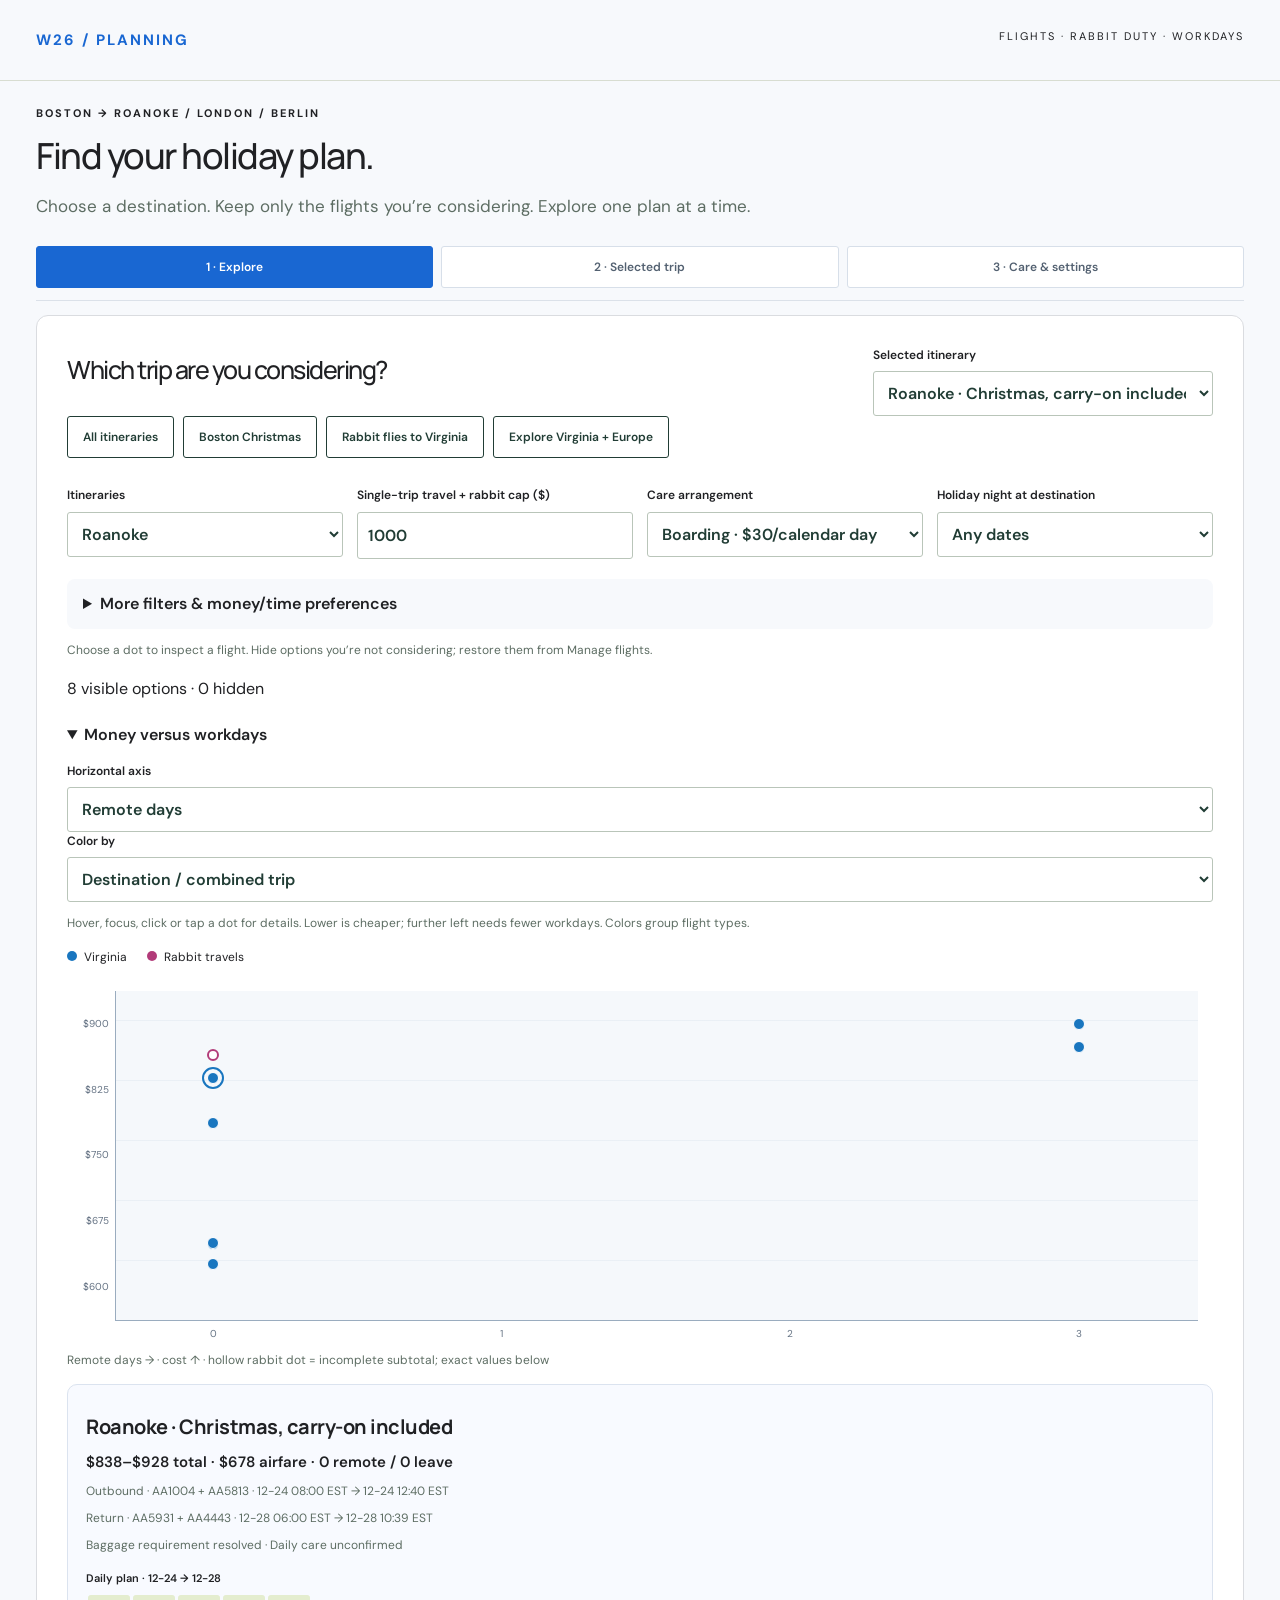
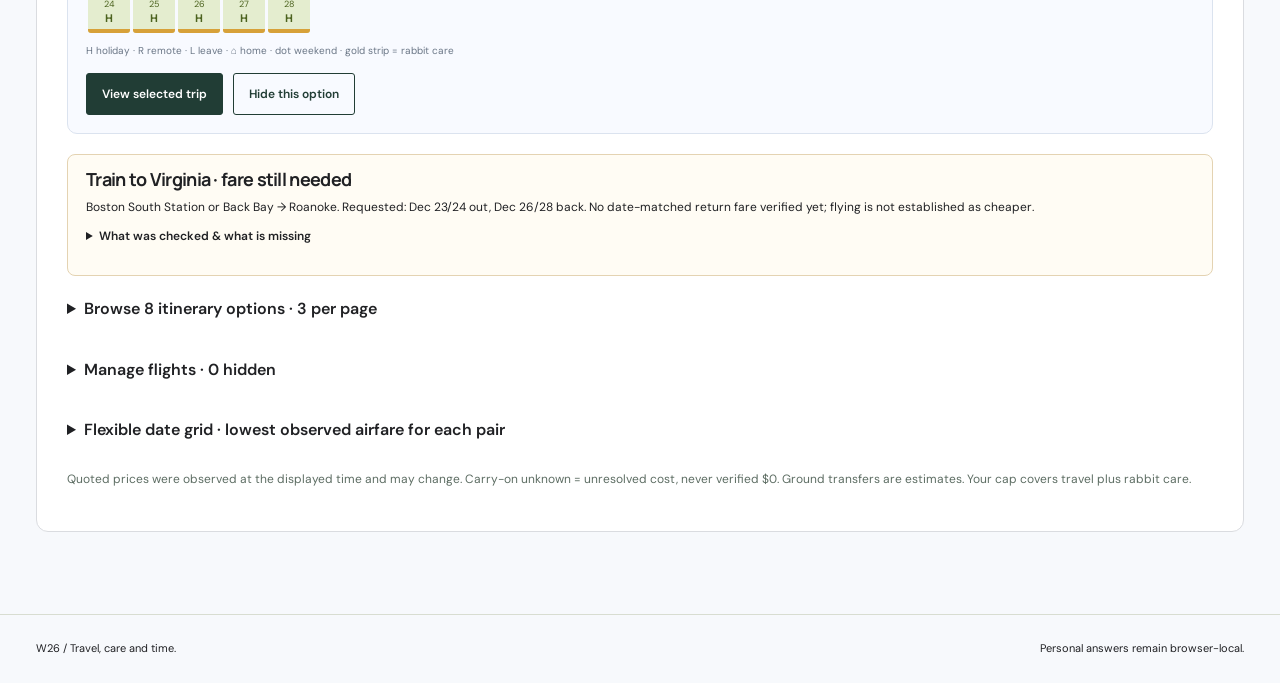
==== commit 79bdbc76: "Restore Boston Christmas and all-itinerary views; add unpaid care and verified rabbit-carrier flight" ====
--- a/w26-planning/index.html
+++ b/w26-planning/index.html
@@ -1,13 +1,13 @@
-<!DOCTYPE html><html lang="en"><head><meta charset="utf-8"><meta name="viewport" content="width=device-width,initial-scale=1"><title>W26 / Flights, rabbit care &amp; workdays</title><link rel="stylesheet" href="style.css?v=5"><script src="model.js?v=5" defer=""></script><script src="app.js?v=5" defer=""></script></head><body>
+<!DOCTYPE html><html lang="en"><head><meta charset="utf-8"><meta name="viewport" content="width=device-width,initial-scale=1"><title>W26 / Flights, rabbit care &amp; workdays</title><link rel="stylesheet" href="style.css?v=7"><script src="model.js?v=7" defer=""></script><script src="app.js?v=7" defer=""></script></head><body>
 <header><a class="wordmark" href="#">W26 / PLANNING</a><span>FLIGHTS · RABBIT DUTY · WORKDAYS</span></header>
-<main><section class="intro wide"><p class="eyebrow">BOSTON → ROANOKE / LONDON / BERLIN</p><h1>Find your holiday plan.</h1><p class="lede">Choose a destination. Keep only the flights you’re considering. Explore one plan at a time.</p></section><nav class="viewnav" aria-label="Planner sections"><button type="button" data-tab="explore" aria-controls="view-explore" aria-pressed="true">1 · Explore</button><button type="button" data-tab="trip" aria-controls="view-trip" aria-pressed="false">2 · Selected trip</button><button type="button" data-tab="settings" aria-controls="view-settings" aria-pressed="false">3 · Care &amp; settings</button></nav><p id="status" role="status" class="wide"></p><div id="view-explore" class="viewpane wide"><section class="wide panel"><div class="sectionhead"><div><h2>Which trip are you considering?</h2></div><label class="selectedlabel">Selected itinerary<select id="selected"></select></label></div><button id="exploreCombo" class="secondary">Explore Virginia + Europe</button><div class="searchcontrols">
-<label>Destination<select id="destination"><option value="all">All destinations</option><option>Roanoke</option><option>London</option><option>Berlin</option><option>Virginia + Europe</option></select></label>
+<main><section class="intro wide"><p class="eyebrow">BOSTON → ROANOKE / LONDON / BERLIN</p><h1>Find your holiday plan.</h1><p class="lede">Choose a destination. Keep only the flights you’re considering. Explore one plan at a time.</p></section><nav class="viewnav" aria-label="Planner sections"><button type="button" data-tab="explore" aria-controls="view-explore" aria-pressed="true">1 · Explore</button><button type="button" data-tab="trip" aria-controls="view-trip" aria-pressed="false">2 · Selected trip</button><button type="button" data-tab="settings" aria-controls="view-settings" aria-pressed="false">3 · Care &amp; settings</button></nav><p id="status" role="status" class="wide"></p><div id="view-explore" class="viewpane wide"><section class="wide panel"><div class="sectionhead"><div><h2>Which trip are you considering?</h2></div><label class="selectedlabel">Selected itinerary<select id="selected"></select></label></div><button id="exploreAll" class="secondary">All itineraries</button> <button id="exploreBoston" class="secondary">Boston Christmas</button> <button id="exploreRabbit" class="secondary">Rabbit flies to Virginia</button> <button id="exploreCombo" class="secondary">Explore Virginia + Europe</button><div class="searchcontrols">
+<label>Itineraries<select id="destination"><option value="all">All itineraries</option><option value="rabbit">Virginia with rabbit</option><option value="Boston">Boston Christmas / stay home</option><option>Roanoke</option><option>London</option><option>Berlin</option><option>Virginia + Europe</option></select></label>
 
 
-<label>Single-trip travel + rabbit cap ($)<input id="budget" type="number" min="0" value="1000"></label><label>Care arrangement<select id="care"><option value="boarding">Boarding · $30/calendar day</option><option value="visits">Two professional visits/day</option><option value="friend">Daily friend + weekly professional</option></select></label><label>Holiday night at destination<select id="eventFilter"><option value="any">Any dates</option><option value="christmas">Christmas night</option><option value="nye">New Year’s Eve</option><option value="both">Both nights</option></select></label>
+<label>Single-trip travel + rabbit cap ($)<input id="budget" type="number" min="0" value="1000"></label><label>Care arrangement<select id="care"><option value="free">Unpaid daily care · $0 total</option><option value="boarding">Boarding · $30/calendar day</option><option value="visits">Two professional visits/day</option><option value="friend">Daily friend + weekly professional</option></select></label><label>Holiday night at destination<select id="eventFilter"><option value="any">Any dates</option><option value="christmas">Christmas night</option><option value="nye">New Year’s Eve</option><option value="both">Both nights</option></select></label>
 
 <label id="combinedBudgetLabel" hidden="">Combined-trip cap ($)<input id="combinedBudget" type="number" min="0" value="1500"></label></div><details class="advanced"><summary>More filters &amp; money/time preferences</summary><div class="searchcontrols"><label>Earliest departure<input type="date" id="departMin" value="2026-12-15"></label><label>Latest return<input type="date" id="returnMax" value="2027-01-12"></label><label>Maximum leave/flex days<input type="number" id="maxLeave" min="0" max="30" value="15"></label><label>Maximum remote days<input type="number" id="maxRemote" min="0" max="30" value="20"></label><label>Maximum stops each way<select id="maxStops"><option value="9">Any</option><option value="0">Nonstop</option><option value="1">1 stop</option></select></label><label class="check"><input id="withinBudget" type="checkbox">Within cap with baggage resolved (upper estimate)</label><label>Sort<select id="resultSort"><option value="total">Travel + rabbit cost</option><option value="fare">Airfare</option><option value="leave">Fewest leave days</option><option value="remote">Fewest remote days</option><option value="weighted">My money/time preference</option></select></label><label>Value of avoiding 1 leave day ($)<input id="leaveValue" type="number" min="0" value="100"></label><label>Value of avoiding 1 remote day ($)<input id="remoteValue" type="number" min="0" value="0"></label></div></details><p class="small">Choose a dot to inspect a flight. Hide options you’re not considering; restore them from Manage flights.</p><p id="resultCount" aria-live="polite"></p><details open=""><summary>Money versus workdays</summary><label>Horizontal axis<select id="tradeAxis"><option value="remote">Remote days</option><option value="leave">Leave/flex days</option><option value="away">Workdays away (remote + leave)</option></select></label><label>Color by<select id="colorBy"><option value="route">Destination / combined trip</option><option value="stops">Nonstop / connecting / combined</option></select></label><p class="small">Hover, focus, click or tap a dot for details. Lower is cheaper; further left needs fewer workdays. Colors group flight types.</p><div id="chartLegend" class="chartlegend"></div><div id="tradeChart"></div><div id="pointInfo" class="pointinfo" aria-live="polite"></div></details><aside id="railAlternative" class="railalternative" hidden><h3>Train to Virginia · fare still needed</h3><p>Boston South Station or Back Bay → Roanoke. Requested: Dec 23/24 out, Dec 26/28 back. No date-matched return fare verified yet; flying is not established as cheaper.</p><details><summary>What was checked & what is missing</summary><p>Amtrak booking pages did not expose selected fares through the available tools. Wanderu dated searches were inaccessible; its public route page and Busbud showed older trips. Generic “from” prices are not Christmas quotes. Exact holiday schedules, availability, full fares and refund terms remain unverified.</p><p>One ordinary cabin carry-on fits Amtrak’s published allowance. Rabbit care remains a separate requirement. No invented fare is plotted on the cost chart.</p><p><a href="https://www.amtrak.com/tickets/departure.html" target="_blank" rel="noopener noreferrer">Amtrak booking</a> · <a href="https://www.wanderu.com/en-us/train/us-ma/boston/us-va/roanoke/" target="_blank" rel="noopener noreferrer">Wanderu route</a> · <a href="https://www.amtrak.com/carry-on-baggage" target="_blank" rel="noopener noreferrer">Baggage policy</a></p></details></aside><details id="resultsDisclosure"><summary id="resultsSummary">Browse flight cards</summary><div id="comparison" aria-live="polite"></div><div id="resultPager" class="actions"></div></details><details id="manageDisclosure"><summary id="manageSummary">Manage flights</summary><p class="small">Uncheck flights to hide them everywhere. Your shortlist stays in this browser.</p><div id="manageFlights"></div><button id="restoreFlights" class="secondary">Restore hidden flights</button></details>
 <details><summary>Flexible date grid · lowest observed airfare for each pair</summary><p class="small">Choose a destination above. Empty cells mean unsearched, not expensive or unavailable. Search links open Google Flights; they are not fare quotes. This is a growing research shortlist, not a complete inventory.</p><div id="dateGrid"></div></details>
 <p class="small">Quoted prices were observed at the displayed time and may change. Carry-on unknown = unresolved cost, never verified $0. Ground transfers are estimates. Your cap covers travel plus rabbit care.</p>
-</section></div><div id="view-trip" class="viewpane wide" hidden=""><section class="wide panel"><div class="sectionhead"><div><p class="eyebrow">SELECTED FLIGHT / DETAILS</p><h2 id="tripTitle">Selected trip</h2></div><span id="quoteTag" class="pill"></span></div><p id="tripNote"></p><div id="journey"></div><div id="quote"></div><details><summary>Adjust travel costs and record quote evidence</summary><div class="fields"><label>Manual fare override ($, blank = source)<input id="fareOverride" type="number" min="0"></label><label>Ground transfers low ($)<input id="groundLow" type="number" min="0"></label><label>Ground transfers high ($)<input id="groundHigh" type="number" min="0"></label><label>Baggage allowance ($)<input id="bagAllowance" type="number" min="0"></label></div><label class="check"><input id="bagsConfirmed" type="checkbox">Required bag verified: 1 cabin carry-on for ≥3 nights, personal item baseline for shorter trips; fee included above</label><label>Private quote evidence / unresolved details<textarea id="quoteNotes" placeholder="Exact fare, link, timestamp, bag and refund terms; identify any user-entered override"></textarea></label></details></section><section class="wide panel"><div class="sectionhead"><div><p class="eyebrow">03 / THE DAYS YOU NEED</p><h2>Holiday, remote or leave?</h2></div><p id="workCounts"></p></div><div class="fields"><label>Closure starts<input id="holidayStart" type="date" value="2026-12-24"></label><label>Closure ends, inclusive<input id="holidayEnd" type="date" value="2026-12-31"></label><label>Boston work start (hour)<input id="workStart" type="number" min="0" max="22" value="9"></label><label>Boston work end (hour)<input id="workEnd" type="number" min="1" max="23" value="17"></label><label>Pre-departure travel + airport buffer (hours)<input id="leadHours" type="number" min="0" max="24" step="0.5" value="3"></label><label>Arrival to home/work buffer (hours)<input id="arrivalHours" type="number" min="0" max="24" step="0.5" value="1.5"></label></div><label class="check"><input id="jan1Off" type="checkbox">Jan 1 is confirmed as an additional employer holiday</label><p class="small">Dec 24–31 is the example closure, inclusive. Jan 1 remains a workday unless confirmed above. Workdays use Boston time, Monday–Friday. A travel overlap suggests leave/flex; a day outside the closure without overlap is a remote candidate, subject to approval. Buffers include ground travel. Remote work on a flight is not assumed.</p><div id="calendar" class="calendar" aria-live="polite"></div><p id="overlap"></p><div id="dayOverrides"></div></section></div><div id="view-settings" class="viewpane wide" hidden=""><section class="panel"><p class="eyebrow">04 / RABBIT DUTY</p><h2>Care for the whole absence.</h2><div class="fields two"><label>Care transfer cost ($)<input id="careTransfer" type="number" min="0" value="0"></label><label>Holiday-rated care days<input id="holidayCareDays" type="number" min="0" value="2"></label><label>Weekly professional rate ($)<input id="supplementRate" type="number" min="0" value="40"></label><label>Paid friend care, whole trip ($)<input id="friendCareCost" type="number" min="0" value="0"></label><label>Additional care days<input id="extraCareDays" type="number" min="0" max="30" value="0"></label></div><label class="check"><input id="careConfirmed" type="checkbox">Daily coverage, backup and dates confirmed</label><div id="careSummary" aria-live="polite"></div><p class="small">Boarding: published $30/day, availability unknown. Two daily visits: $60/day + $20/holiday-rated day + $15 first meeting. Friend plan: daily care plus one professional visit per started week. Care transfers are additional. Food/supplies ordinarily used at home are excluded.</p><p class="small">Late arrivals may extend care into the next day. Buffers automatically account for this; add extra days for boarding dropoff/delays. Weekly professional visits alone cannot cover a rabbit’s daily needs. Rabbit travel to Virginia remains unverified; all quoted flight plans leave the rabbit with care at home.</p></section><section class="panel"><p class="eyebrow">05 / PRIVATE CONSTRAINTS</p><h2>Keep the handoff useful.</h2><label>Top priorities<textarea id="priorities" placeholder="Christmas invitation, one friend visit, NYE away…"></textarea></label><label>Work approvals / required meetings<textarea id="work" placeholder="Actual closure, remote approval, required Boston meeting hours"></textarea></label><label>Host and daily care confirmations<textarea id="confirmations"></textarea></label><label>Travel limits / entry checks<textarea id="limits"></textarea></label><div class="actions"><button id="export">Export private JSON</button><label class="filebutton">Import private JSON<input id="import" type="file" accept=".json,application/json"></label><button id="prompt">Copy LLM handoff</button></div><p class="small">Private answers save in this browser only. No background LLM calls. Export to carry the plan to another device/harness. Version 1 imports migrate notes/budget but discard old daily/gift costs and keep only compatible itinerary inputs.</p></section><section class="wide panel"><p class="eyebrow">06 / STILL UNPRICED</p><div id="unresolved"></div><h2>Sources &amp; operation</h2><div id="sources"></div><p><a href="https://github.com/Ngort/Ngort.github.io/blob/master/w26-planning/README.md">Operation &amp; LLM calls</a> · <a href="https://github.com/Ngort/Ngort.github.io/blob/master/w26-planning/AGENTS.md">Agent contract</a> · <a href="plan.schema.json">Working-state schema</a></p></section></div></main><footer>W26 / Travel, care and time. <span>Personal answers remain browser-local.</span></footer>
+</section></div><div id="view-trip" class="viewpane wide" hidden=""><section class="wide panel"><div class="sectionhead"><div><p class="eyebrow">SELECTED FLIGHT / DETAILS</p><h2 id="tripTitle">Selected trip</h2></div><span id="quoteTag" class="pill"></span></div><p id="tripNote"></p><div id="journey"></div><div id="quote"></div><div id="petControls" hidden><label>Carrier / health / other pet travel costs ($)<input id="petExtras" type="number" min="0" value="0"></label><p class="small">Enter all airport and private IAD–Roanoke transfers in the ground range below. The $298 airline rabbit fee is added automatically. Zero inputs are unpriced placeholders until confirmed.</p><label class="check"><input id="petLogisticsConfirmed" type="checkbox">Pet space and eligible operators on every flight, carrier fit, health/host requirements, private transfers, travel-time buffers and all associated costs are confirmed</label></div><details><summary>Adjust travel costs and record quote evidence</summary><div class="fields"><label>Manual fare override ($, blank = source)<input id="fareOverride" type="number" min="0"></label><label>Ground transfers low ($)<input id="groundLow" type="number" min="0"></label><label>Ground transfers high ($)<input id="groundHigh" type="number" min="0"></label><label>Baggage allowance ($)<input id="bagAllowance" type="number" min="0"></label></div><label class="check"><input id="bagsConfirmed" type="checkbox">Required bag verified: 1 cabin carry-on for ≥3 nights, personal item baseline for shorter trips; fee included above</label><label>Private quote evidence / unresolved details<textarea id="quoteNotes" placeholder="Exact fare, link, timestamp, bag and refund terms; identify any user-entered override"></textarea></label></details></section><section class="wide panel"><div class="sectionhead"><div><p class="eyebrow">03 / THE DAYS YOU NEED</p><h2>Holiday, remote or leave?</h2></div><p id="workCounts"></p></div><div class="fields"><label>Closure starts<input id="holidayStart" type="date" value="2026-12-24"></label><label>Closure ends, inclusive<input id="holidayEnd" type="date" value="2026-12-31"></label><label>Boston work start (hour)<input id="workStart" type="number" min="0" max="22" value="9"></label><label>Boston work end (hour)<input id="workEnd" type="number" min="1" max="23" value="17"></label><label>Pre-departure travel + airport buffer (hours)<input id="leadHours" type="number" min="0" max="24" step="0.5" value="3"></label><label>Arrival to home/work buffer (hours)<input id="arrivalHours" type="number" min="0" max="24" step="0.5" value="1.5"></label></div><label class="check"><input id="jan1Off" type="checkbox">Jan 1 is confirmed as an additional employer holiday</label><p class="small">Dec 24–31 is the example closure, inclusive. Jan 1 remains a workday unless confirmed above. Workdays use Boston time, Monday–Friday. A travel overlap suggests leave/flex; a day outside the closure without overlap is a remote candidate, subject to approval. Buffers include ground travel. Remote work on a flight is not assumed.</p><div id="calendar" class="calendar" aria-live="polite"></div><p id="overlap"></p><div id="dayOverrides"></div></section></div><div id="view-settings" class="viewpane wide" hidden=""><section class="panel"><p class="eyebrow">04 / RABBIT DUTY</p><h2>Care for the whole absence.</h2><div class="fields two"><label>Care transfer cost ($)<input id="careTransfer" type="number" min="0" value="0"></label><label>Holiday-rated care days<input id="holidayCareDays" type="number" min="0" value="2"></label><label>Weekly professional rate ($)<input id="supplementRate" type="number" min="0" value="40"></label><label>Paid friend care, whole trip ($)<input id="friendCareCost" type="number" min="0" value="0"></label><label>Additional care days<input id="extraCareDays" type="number" min="0" max="30" value="0"></label></div><label class="check"><input id="careConfirmed" type="checkbox">Daily coverage, backup and dates confirmed</label><p id="freeCareNote" class="small" hidden>Unpaid daily care assumes $0 care and care-transfer expenses. Daily coverage is still required while away. Paid-care inputs are preserved but not applied in this mode.</p><div id="careSummary" aria-live="polite"></div><p class="small">Boarding: published $30/day, availability unknown. Two daily visits: $60/day + $20/holiday-rated day + $15 first meeting. Friend plan: daily care plus one professional visit per started week. Care transfers are additional. Food/supplies ordinarily used at home are excluded.</p><p class="small">Late arrivals may extend care into the next day. Buffers automatically account for this; add extra days for boarding dropoff/delays. Weekly professional visits alone cannot cover a rabbit’s daily needs. Rabbit travel to Virginia remains unverified; all quoted flight plans leave the rabbit with care at home.</p></section><section class="panel"><p class="eyebrow">05 / PRIVATE CONSTRAINTS</p><h2>Keep the handoff useful.</h2><label>Top priorities<textarea id="priorities" placeholder="Christmas invitation, one friend visit, NYE away…"></textarea></label><label>Work approvals / required meetings<textarea id="work" placeholder="Actual closure, remote approval, required Boston meeting hours"></textarea></label><label>Host and daily care confirmations<textarea id="confirmations"></textarea></label><label>Travel limits / entry checks<textarea id="limits"></textarea></label><div class="actions"><button id="export">Export private JSON</button><label class="filebutton">Import private JSON<input id="import" type="file" accept=".json,application/json"></label><button id="prompt">Copy LLM handoff</button></div><p class="small">Private answers save in this browser only. No background LLM calls. Export to carry the plan to another device/harness. Version 1 imports migrate notes/budget but discard old daily/gift costs and keep only compatible itinerary inputs.</p></section><section class="wide panel"><p class="eyebrow">06 / STILL UNPRICED</p><div id="unresolved"></div><h2>Sources &amp; operation</h2><div id="sources"></div><p><a href="https://github.com/Ngort/Ngort.github.io/blob/master/w26-planning/README.md">Operation &amp; LLM calls</a> · <a href="https://github.com/Ngort/Ngort.github.io/blob/master/w26-planning/AGENTS.md">Agent contract</a> · <a href="plan.schema.json">Working-state schema</a></p></section></div></main><footer>W26 / Travel, care and time. <span>Personal answers remain browser-local.</span></footer>
 </body></html>
--- a/w26-planning/style.css
+++ b/w26-planning/style.css
@@ -9,3 +9,5 @@
 [hidden]{display:none!important}.viewpane{min-width:0}.viewpane>.panel{margin-bottom:22px}.viewnav{grid-column:1/-1;display:flex;gap:8px;position:sticky;top:0;z-index:10;background:#f7f9fc;padding:12px 0;border-bottom:1px solid #dbe1e9}.viewnav button{background:white;color:#536171;border-color:#d7dfe9;flex:1}.viewnav button[aria-pressed=true]{background:#1967d2;color:white;border-color:#1967d2}.intro.wide{padding-top:24px}.intro h1{font-size:36px}.intro .eyebrow{margin-bottom:12px}.intro .lede{margin-bottom:0}main{gap:14px}.advanced{background:#f7f9fc;border-radius:8px;padding:12px 16px}.advanced summary{margin-bottom:0}.advanced[open] summary{margin-bottom:12px}#exploreCombo{margin-bottom:4px}.pointinfo{padding:18px;border:1px solid #dbe3ef;border-radius:10px;background:#f8faff;margin-top:14px;min-height:150px}.pointinfo h3{font-size:20px;letter-spacing:-.5px}.pointinfo p{margin:8px 0}.pointsummary{font-weight:600;font-size:15px}.chartlegend{display:flex;gap:20px;flex-wrap:wrap;font-size:12px;margin-top:14px}.chartlegend span:before{content:'';display:inline-block;width:10px;height:10px;border-radius:50%;background:var(--dot);margin-right:7px}.tradeplot{margin:24px 15px 30px 48px;height:330px}.tradepoint,.tradepoint:hover,.tradepoint:focus,.tradepoint.activepoint{width:30px;height:30px;min-height:30px;border:0;padding:0;border-radius:50%;background:transparent;box-shadow:none;font-size:0;transform:translate(-50%,50%)}.tradepoint:before{content:'';position:absolute;width:12px;height:12px;left:9px;top:9px;border-radius:50%;background:var(--dot);border:1px solid white;box-sizing:border-box}.tradepoint:hover:before,.tradepoint:focus:before{width:16px;height:16px;left:7px;top:7px}.tradepoint.activepoint:after{content:'';position:absolute;inset:4px;border:2px solid var(--dot);border-radius:50%}.tradepoint:focus-visible{outline:2px solid #213d35;outline-offset:1px}.ytick{position:absolute;right:calc(100% + 7px);transform:translateY(50%);font-size:10px;color:#657384}.xtick{position:absolute;top:calc(100% + 6px);transform:translateX(-50%);font-size:10px;color:#657384}.capline{pointer-events:none}#resultPager{align-items:center;justify-content:center;font-size:12px}button:disabled{opacity:.4;cursor:default}.manageitem{display:flex;align-items:center;gap:10px;padding:10px 0;border-bottom:1px solid #e5e8ed;font-weight:400}.manageitem input{flex:0 0 auto;width:18px;height:18px;margin:0}#manageFlights{max-height:320px;overflow-y:auto}.minitimeline{margin:14px 0;min-width:0}.timelinetitle{font-size:11px;font-weight:600;margin:4px 0!important}.timelinestrip{display:flex;gap:3px;overflow-x:auto;padding:4px 2px 6px}.timelineday{display:flex;flex:1 0 23px;max-width:42px;min-width:23px;flex-direction:column;align-items:center;border-radius:3px;background:#f0f2f6;color:#637082;line-height:1.4;padding-top:3px}.timelineday small{font-size:9px}.timelineday b{font-size:11px}.timelineday i{width:100%;height:4px;margin-top:3px;border-radius:0 0 3px 3px}.careyes{background:#d7a139}.careno{background:transparent}.timelineday.holiday{background:#e4edcf;color:#4c631f}.timelineday.remote{background:#dceee9;color:#1d634e}.timelineday.leave{background:#f9e2da;color:#92442a}.timelineday.home{background:#eef0f4;color:#3d4b5a}.timelinelegend{font-size:10px!important;color:#6a7686;margin:4px 0!important}.selectedlabel{max-width:340px}.sectionhead h2{font-size:25px}.viewpane>section{width:100%}#status:empty{display:none}@media(max-width:650px){.viewnav{position:sticky;gap:4px;padding:8px 0}.viewnav button{padding:9px 6px;font-size:11px}.tradeplot{height:280px;margin-left:42px;margin-right:8px}.pointinfo{padding:12px}.searchcontrols{grid-template-columns:1fr 1fr}.viewpane .panel{padding:16px}.intro h1{font-size:30px}.selectedlabel{max-width:100%}.sectionhead h2{font-size:23px}.chartlegend{gap:12px}.timelinelegend{line-height:1.5}main{display:block}.viewnav{margin-bottom:14px}}
 
 .railalternative{border:1px solid #e4d3b2;background:#fffcf4;border-radius:8px;padding:14px 18px;margin:20px 0}.railalternative h3{font-size:18px;margin:0 0 8px}.railalternative p{font-size:12px;margin:8px 0}.railalternative details{margin-top:10px;font-size:12px}
+
+.provisionalpoint:before{background:white;border:2px solid var(--dot)}.rabbitowner{background:#b23b79}#petControls{padding:16px;background:#fff5fa;border:1px solid #ead0de;border-radius:8px}#exploreAll,#exploreBoston,#exploreRabbit,#exploreCombo{margin:0 5px 8px 0}.flightresult>button{margin-right:8px}
